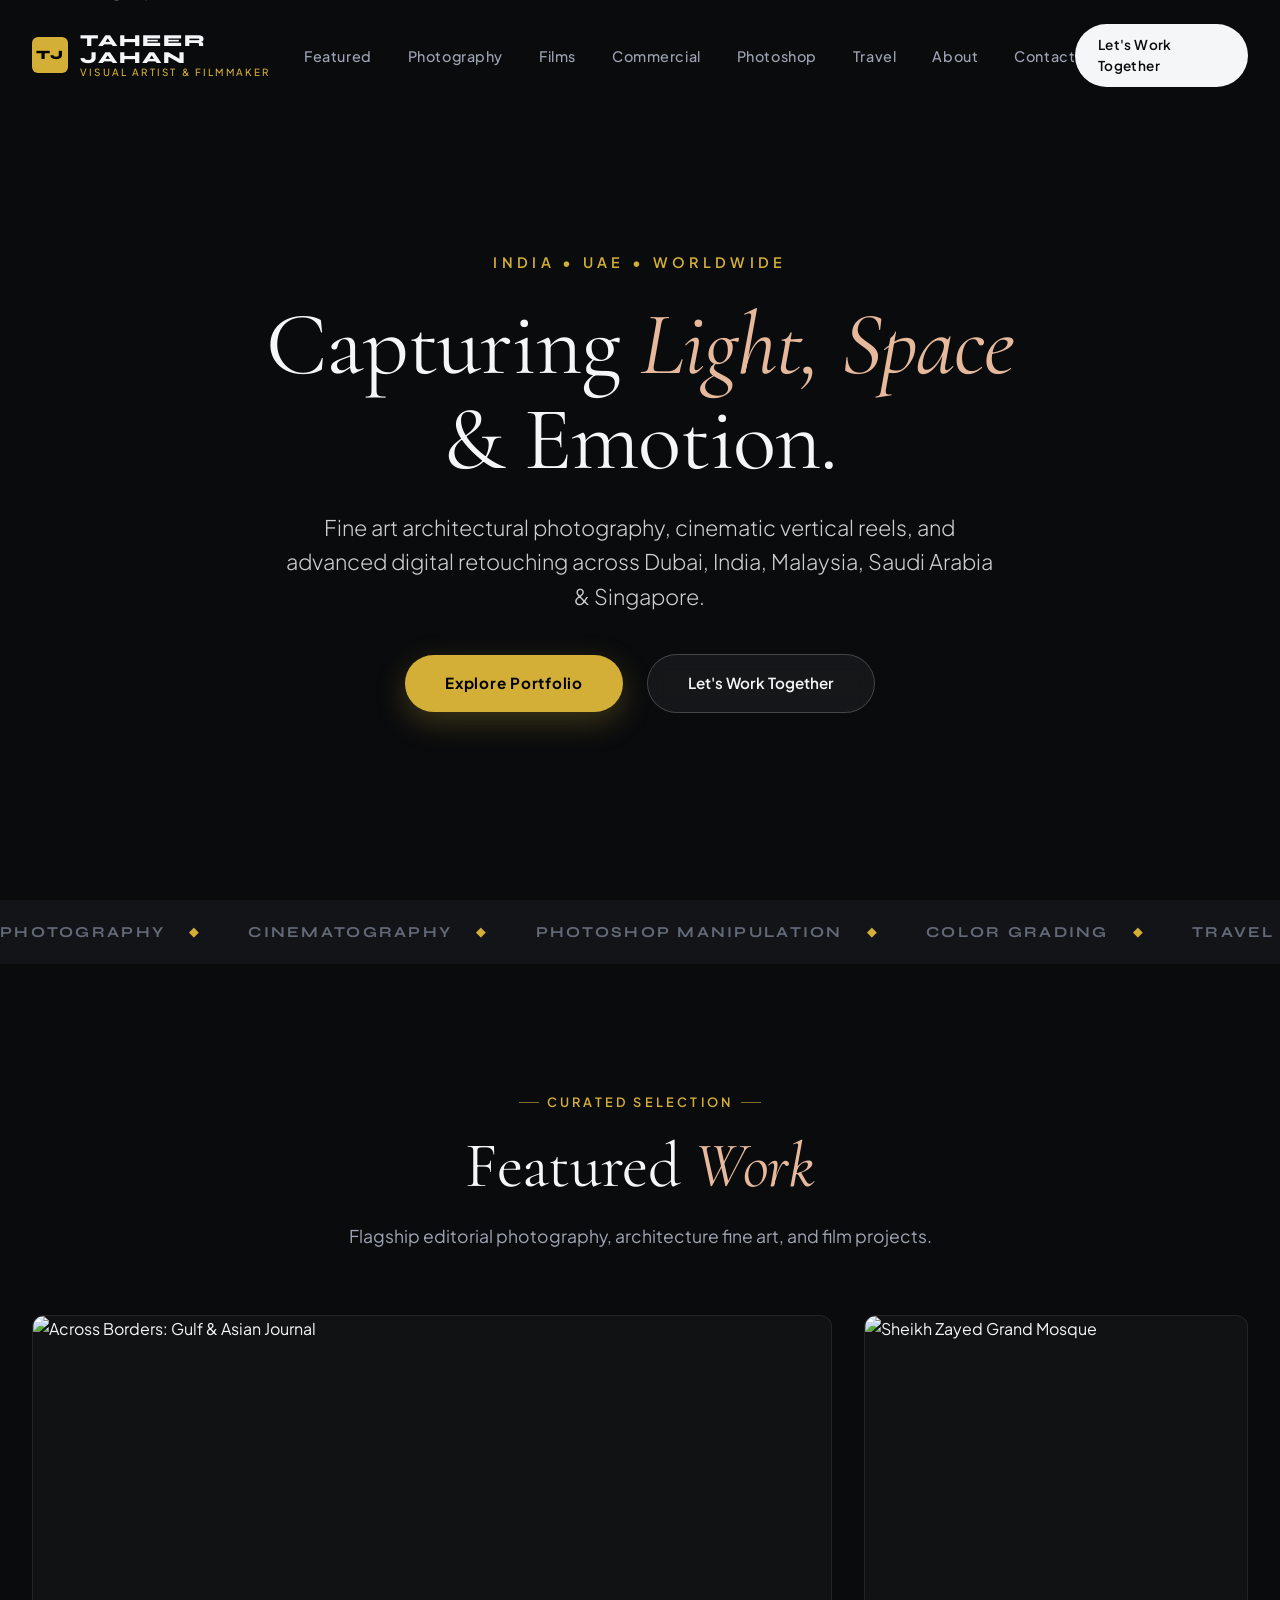
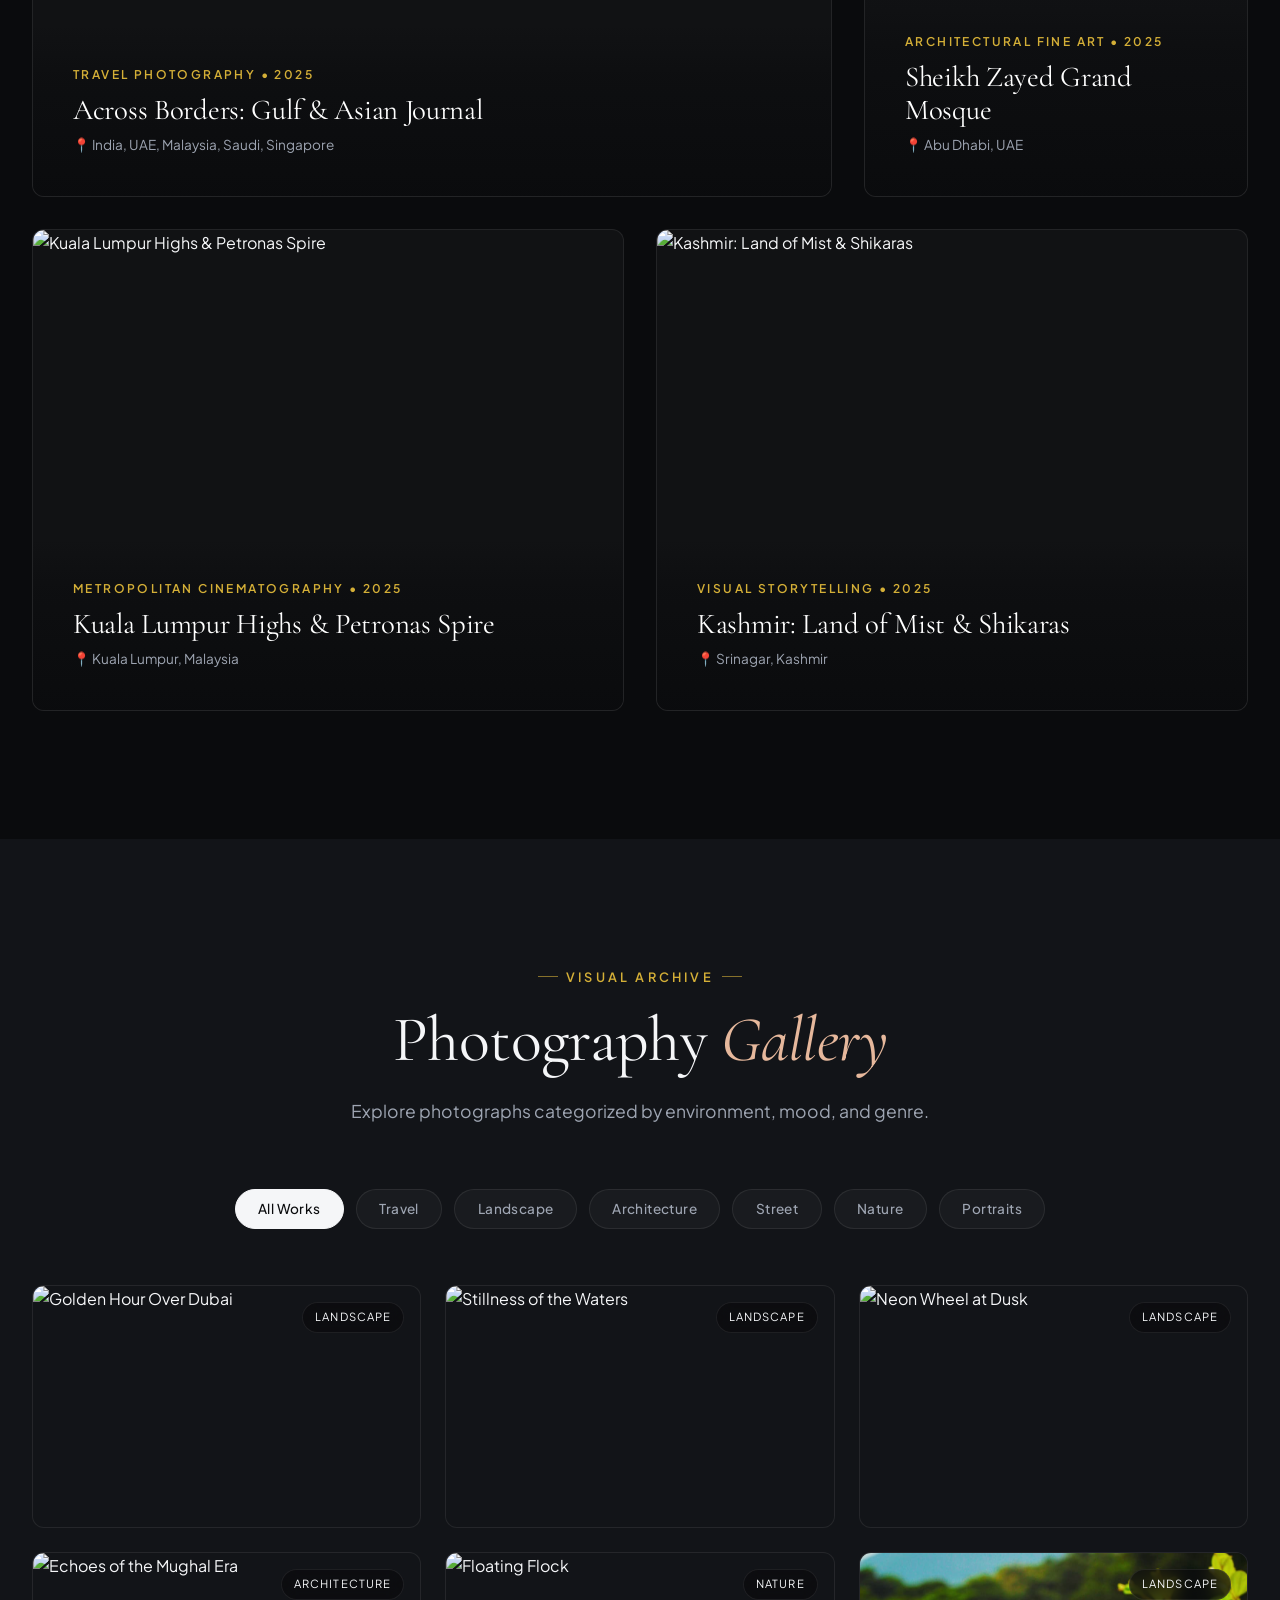
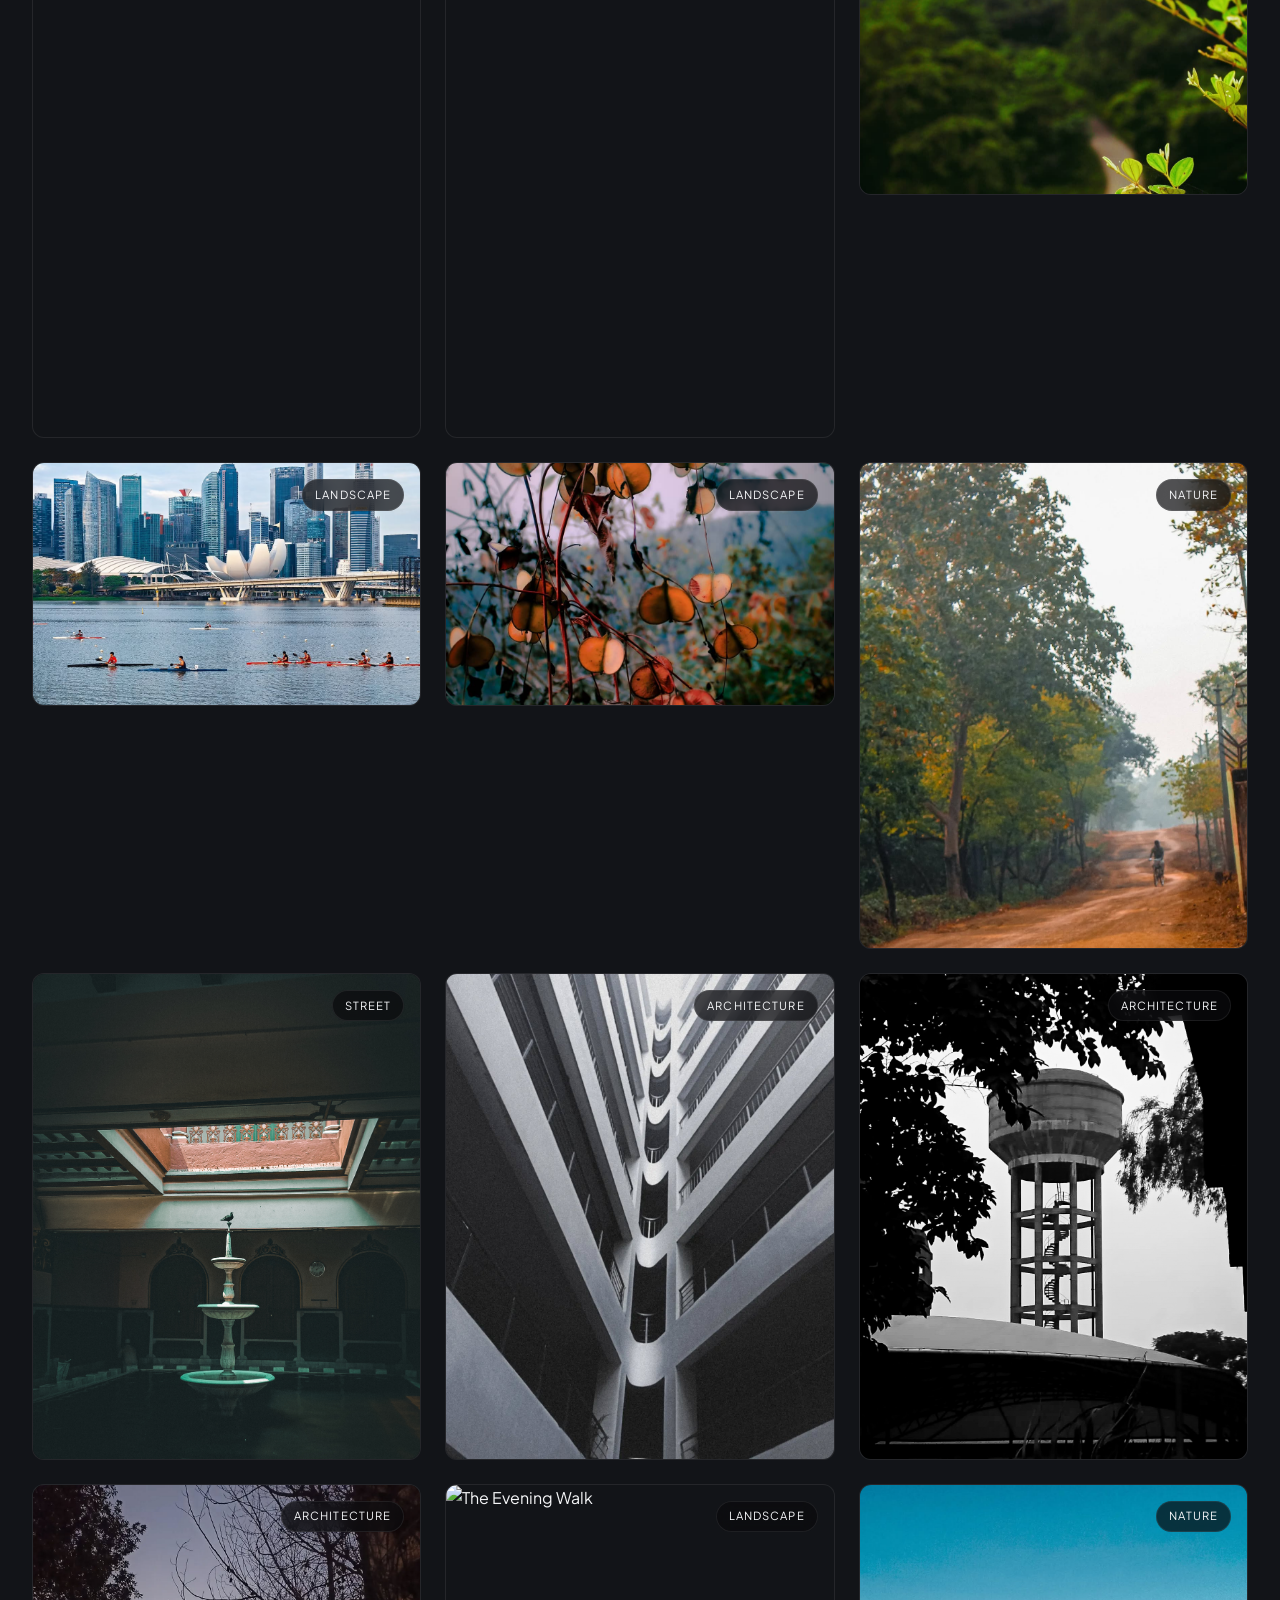
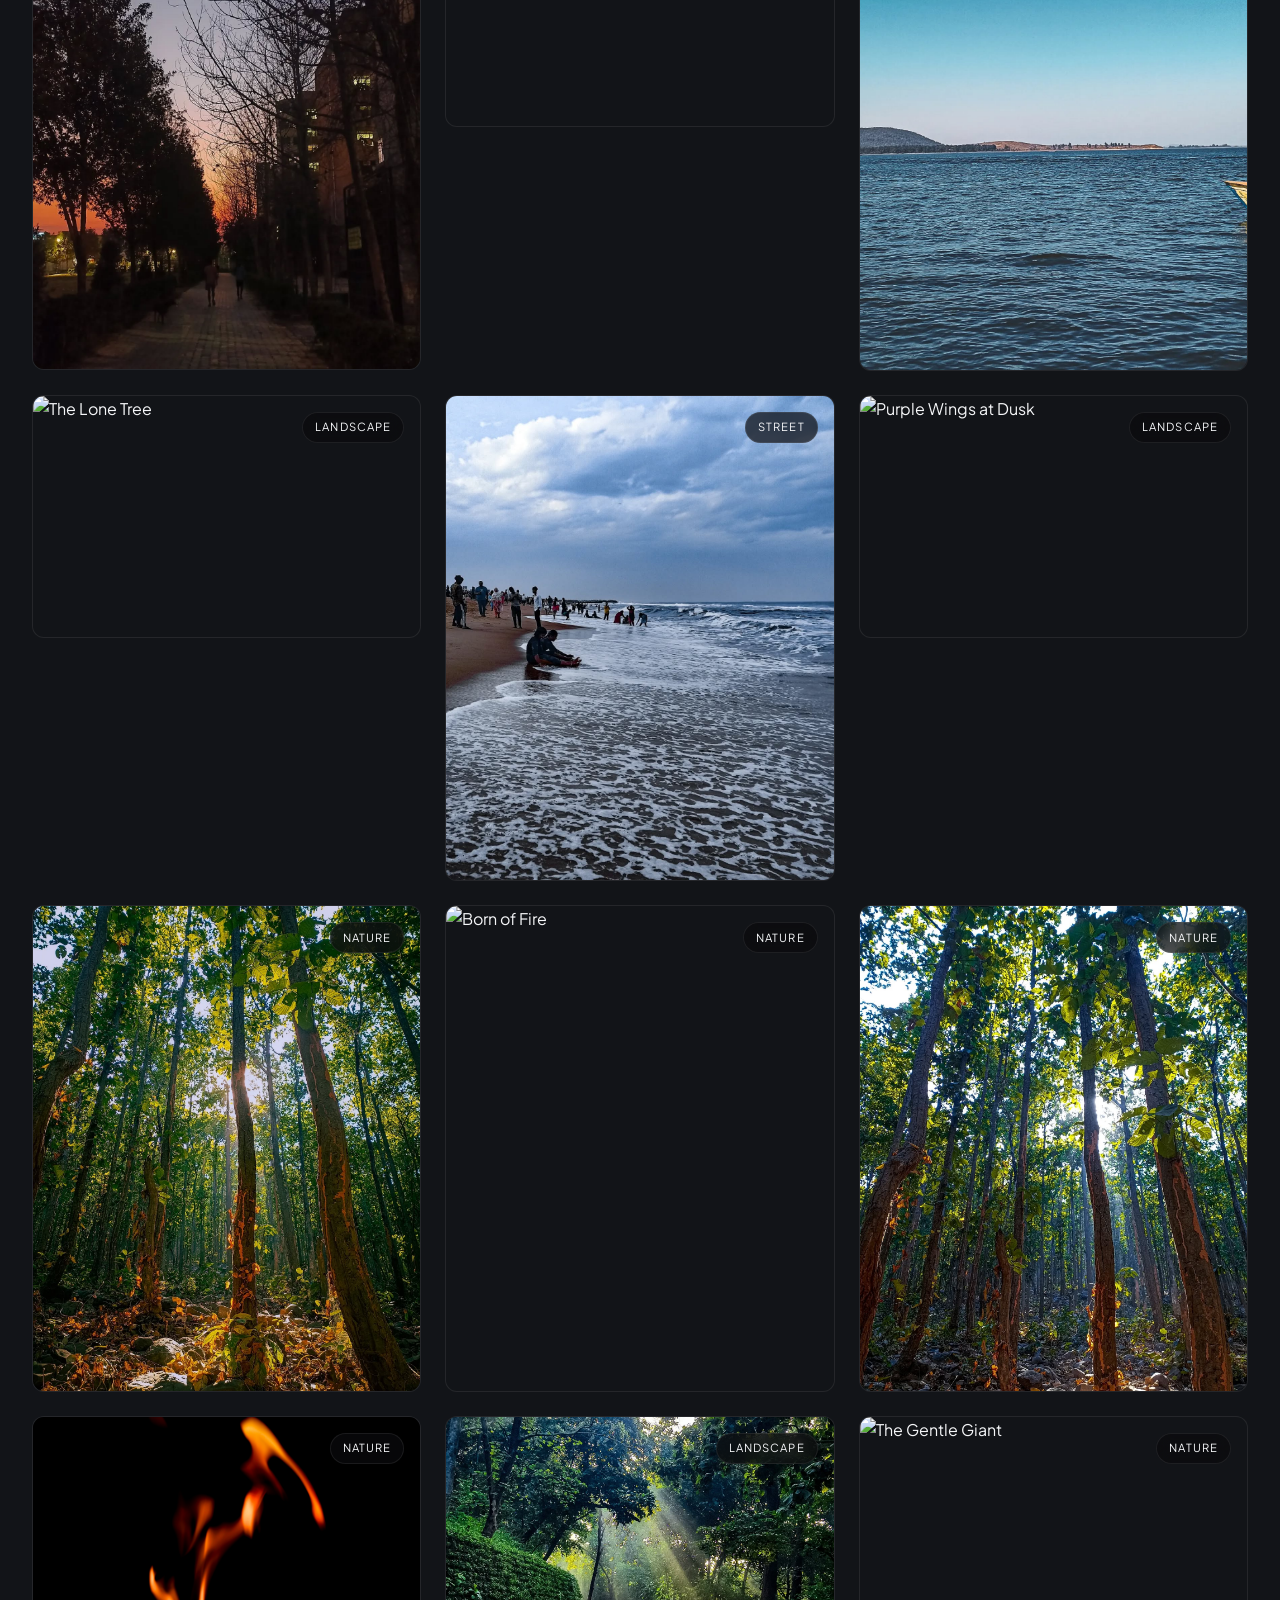
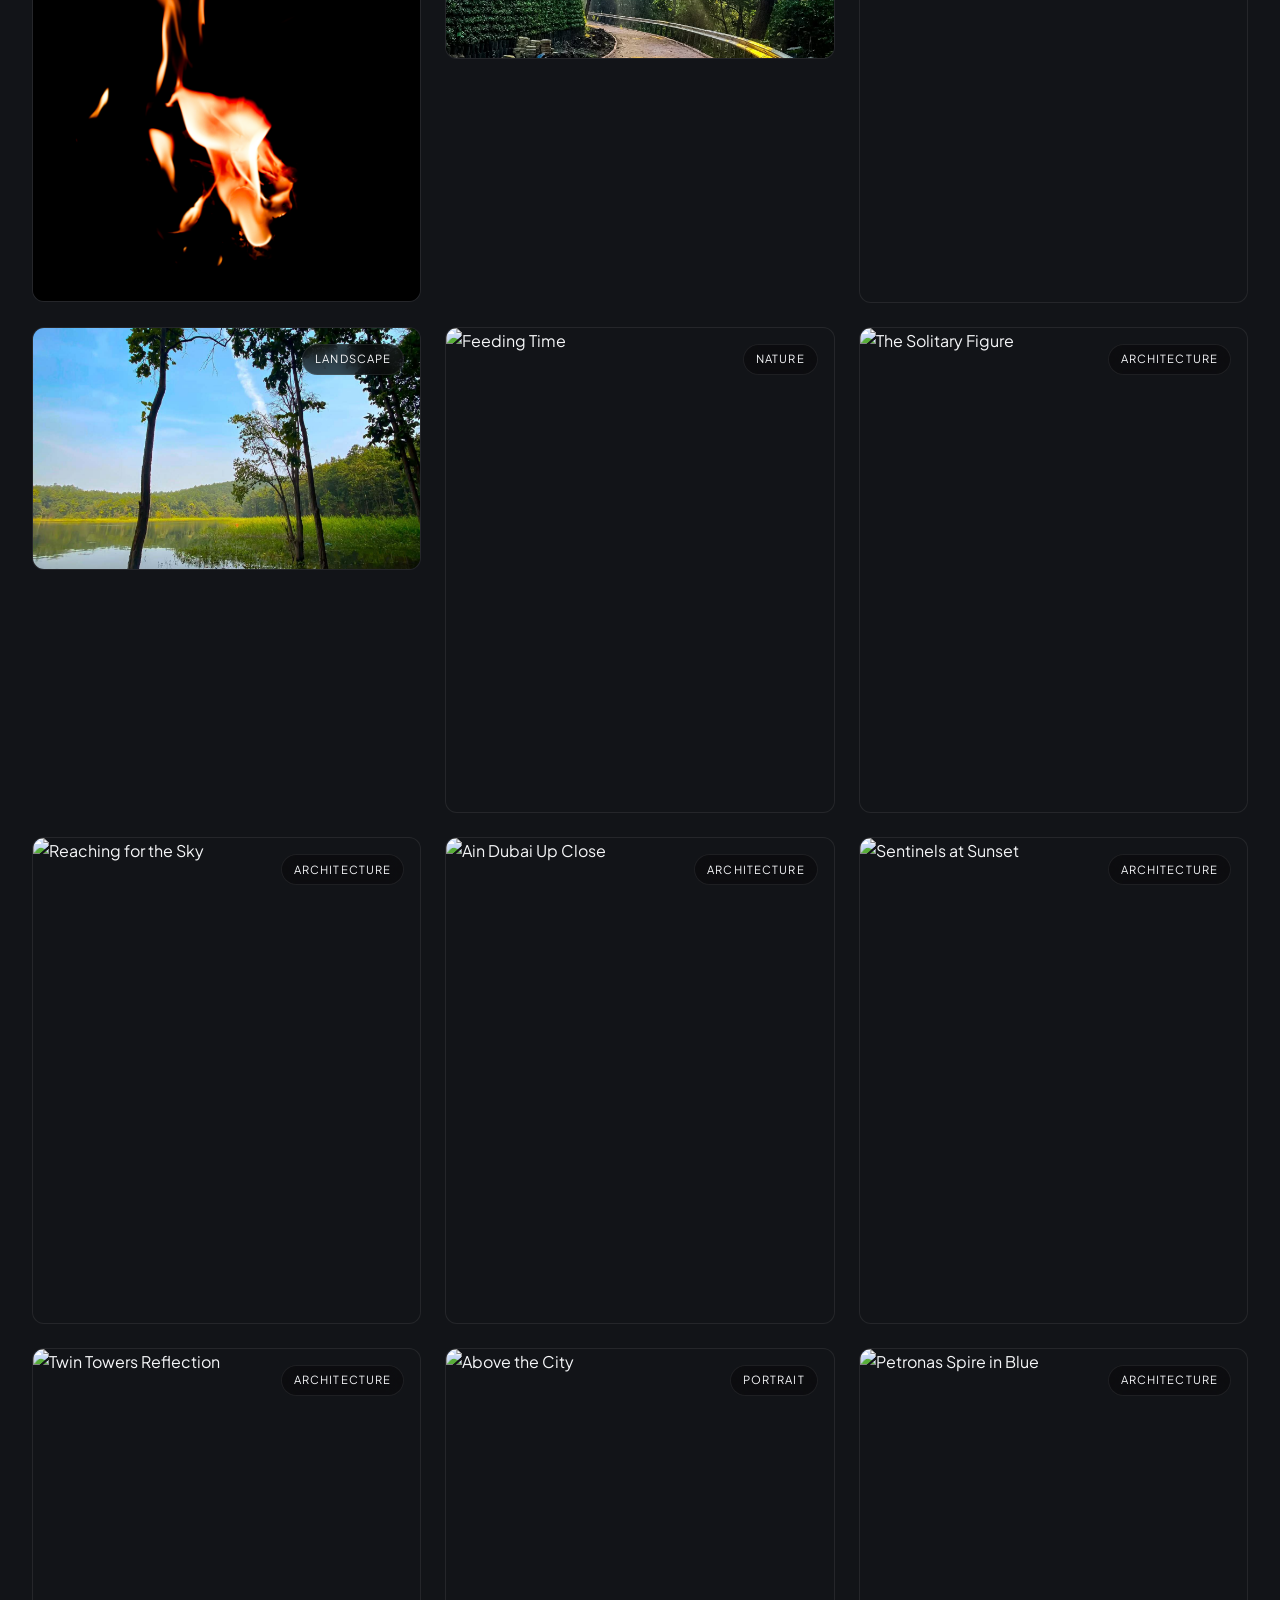
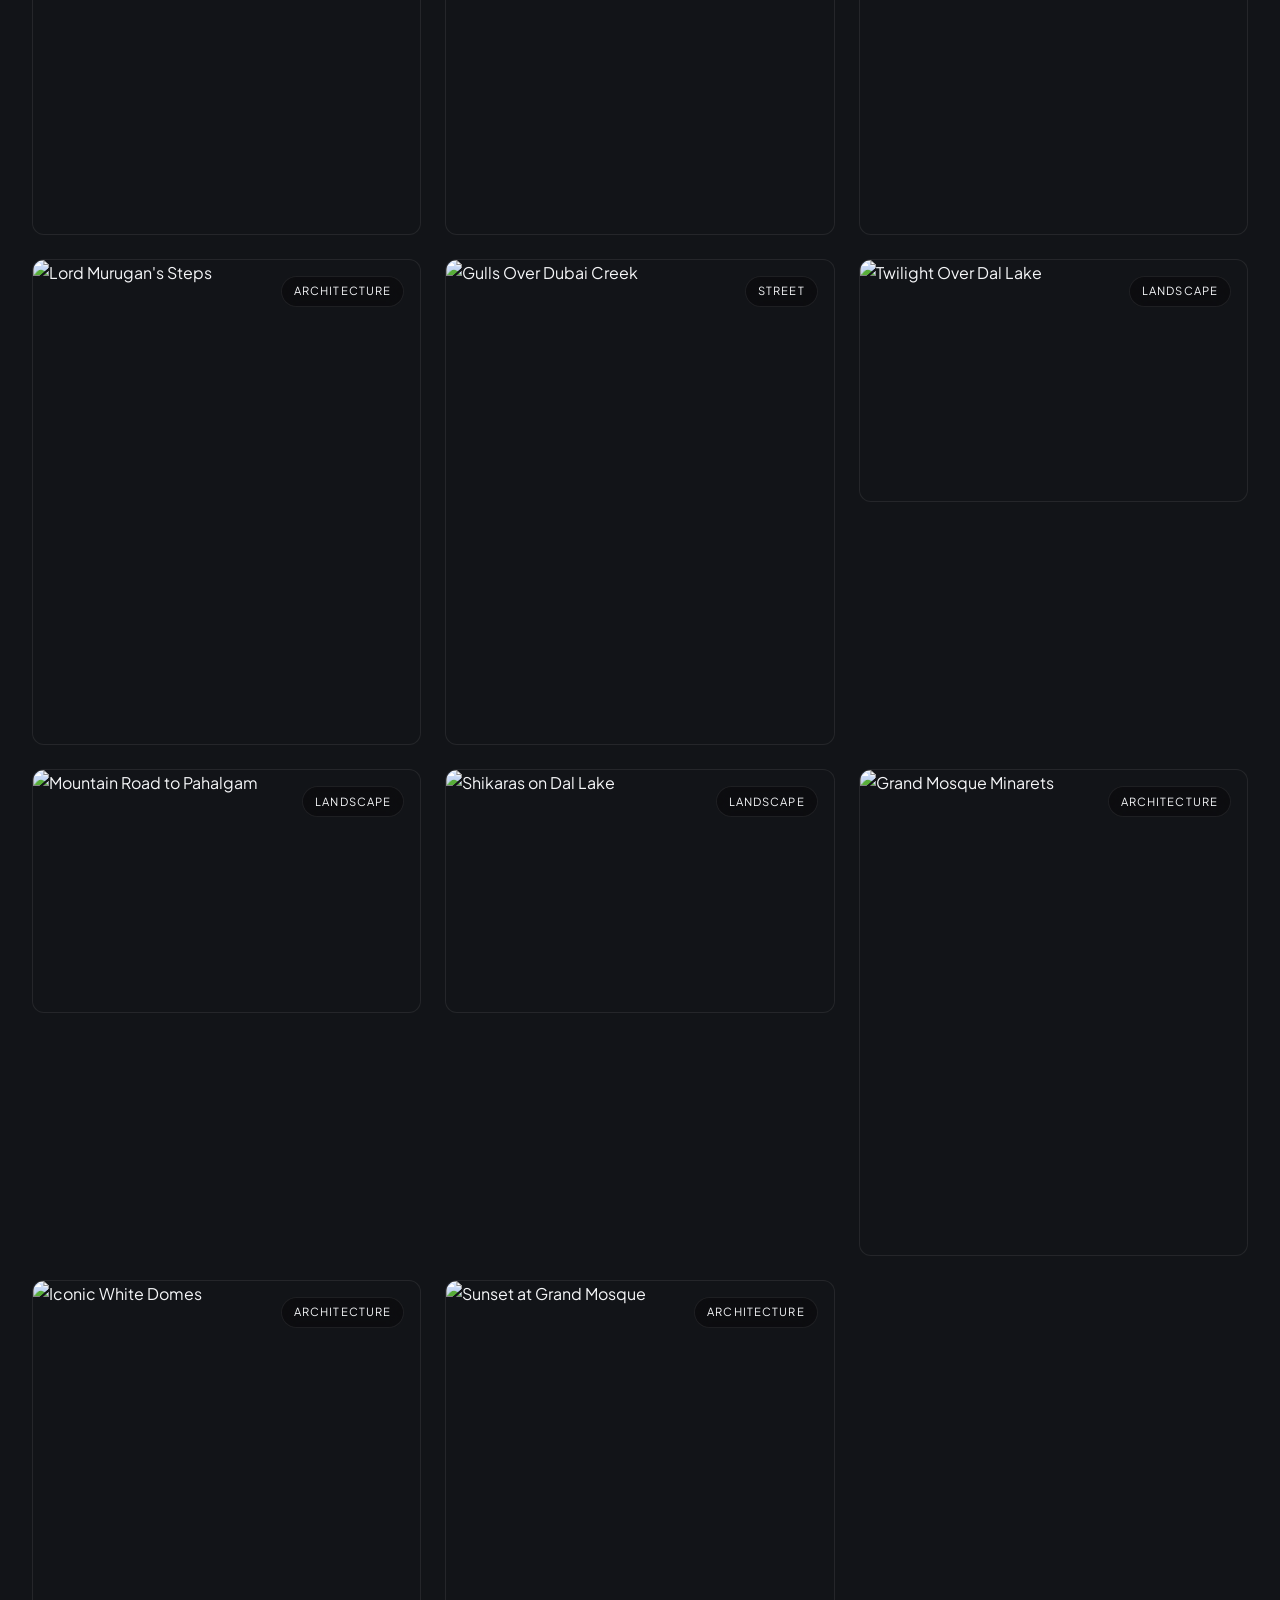
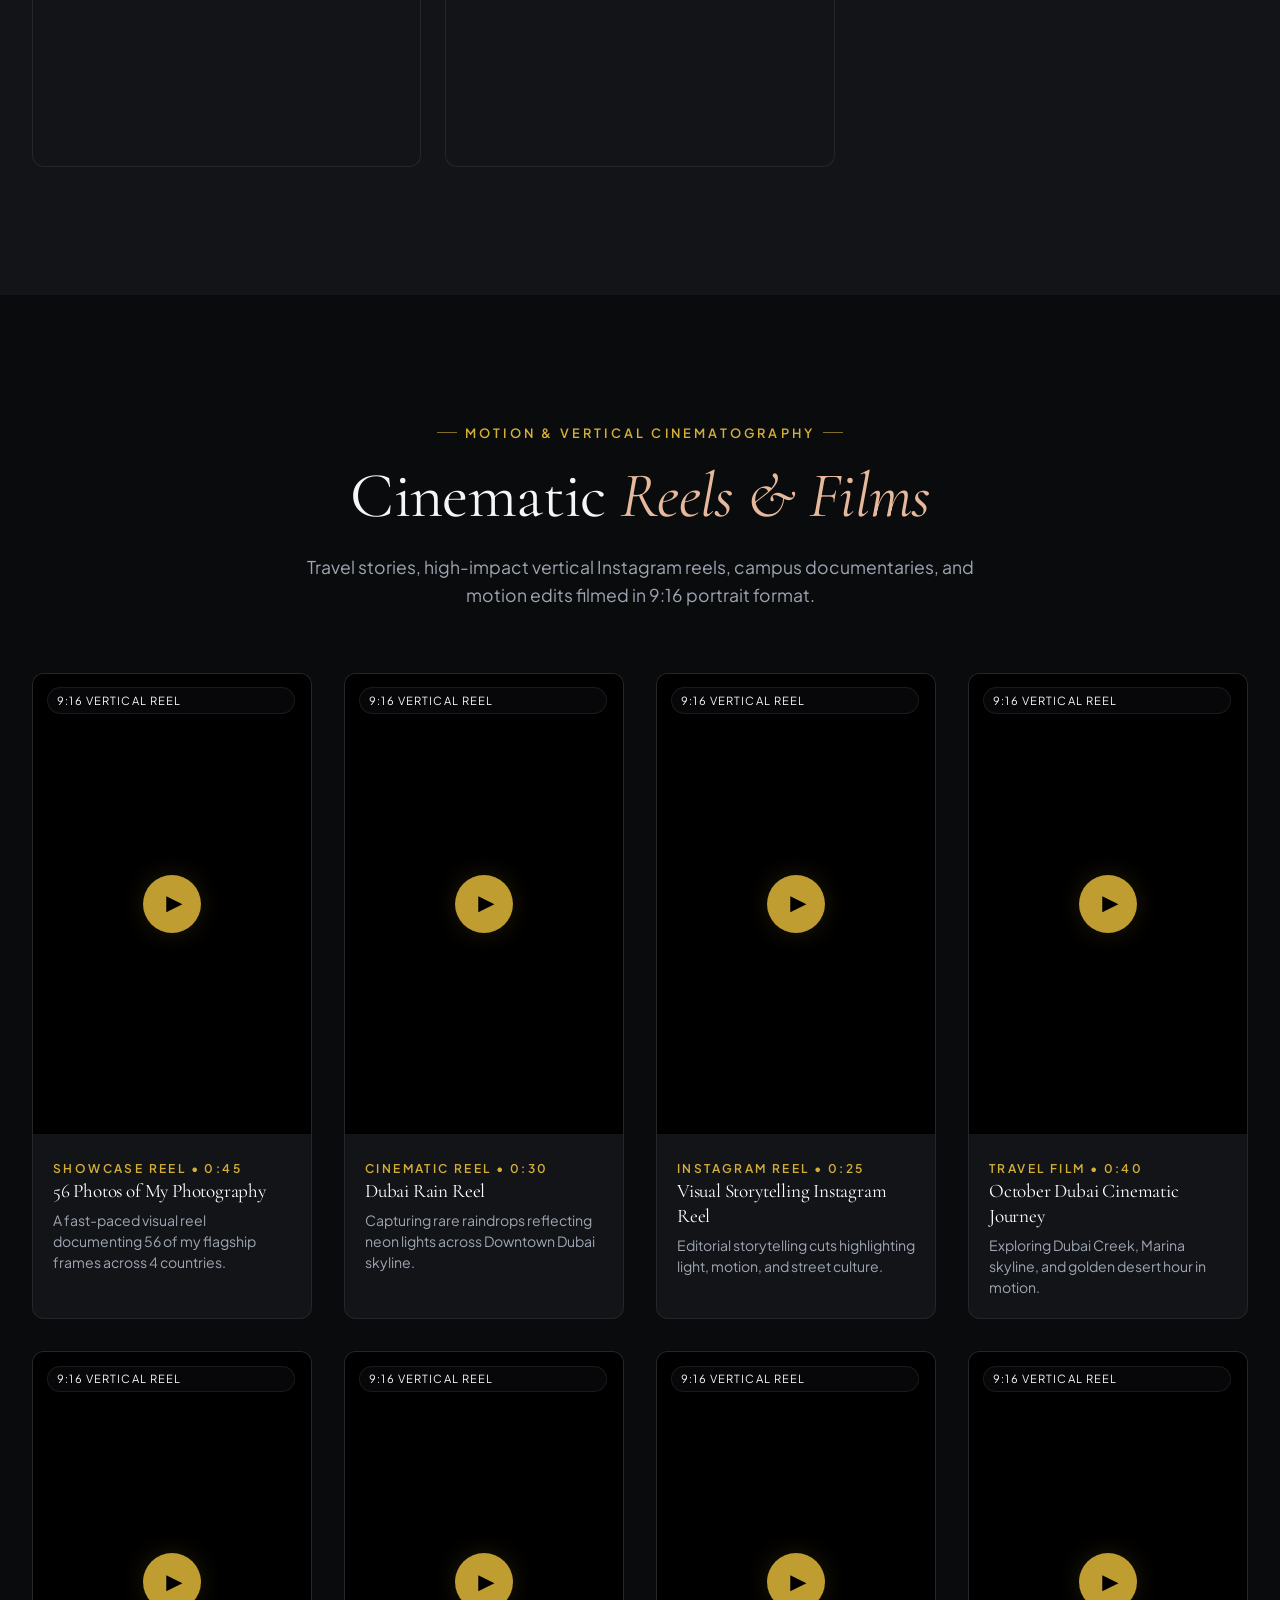
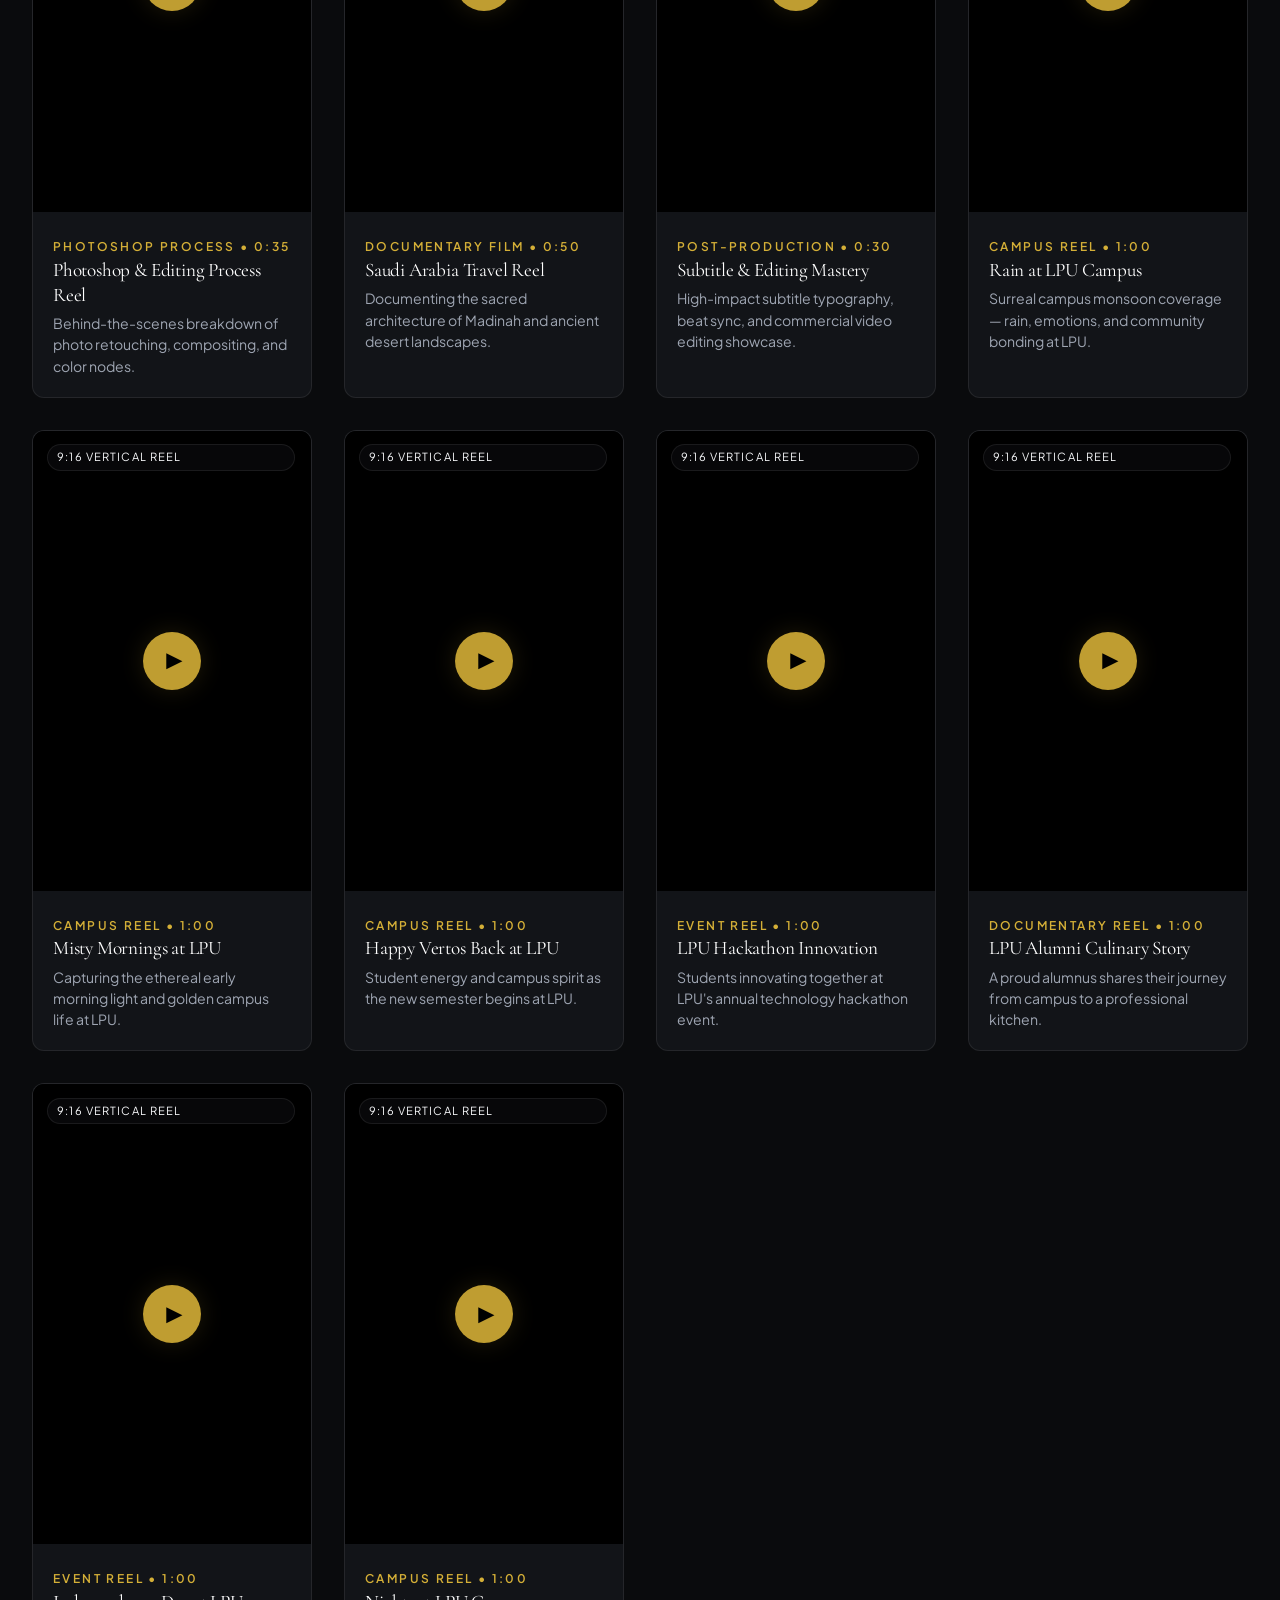
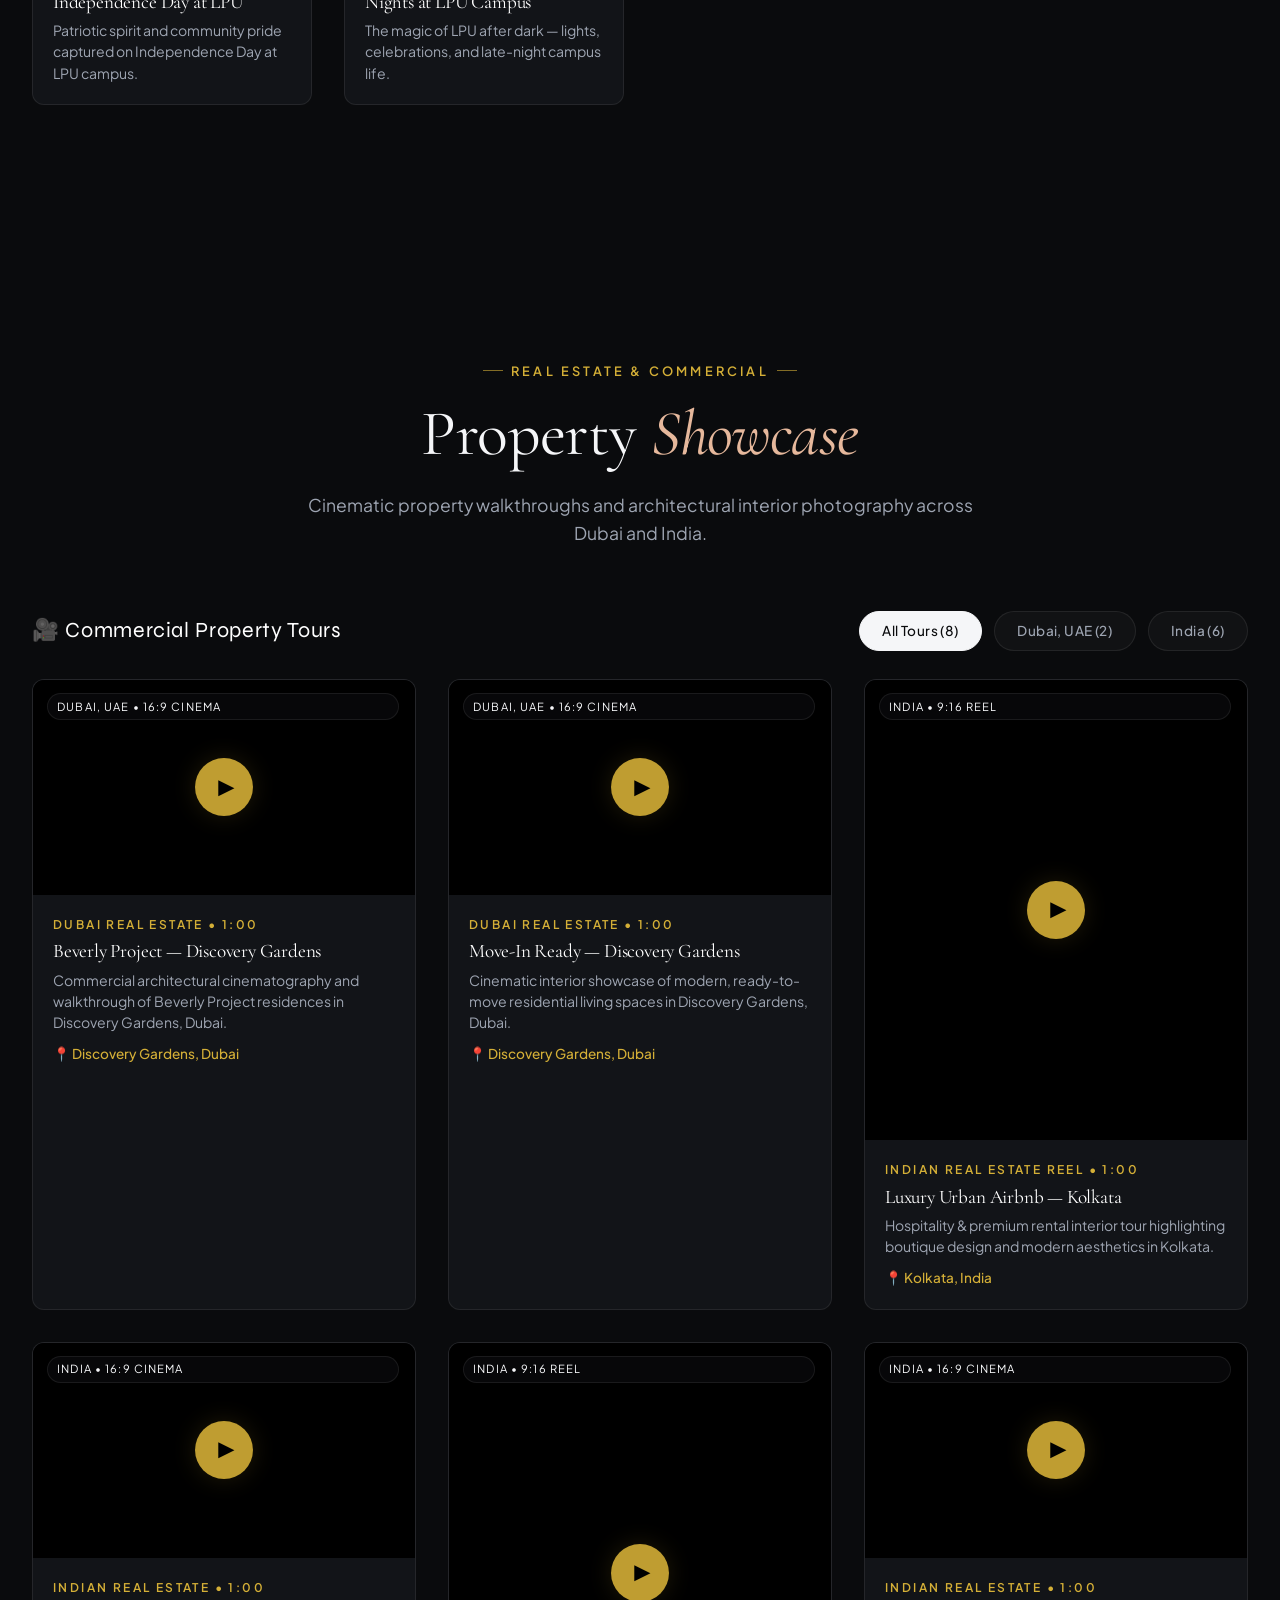
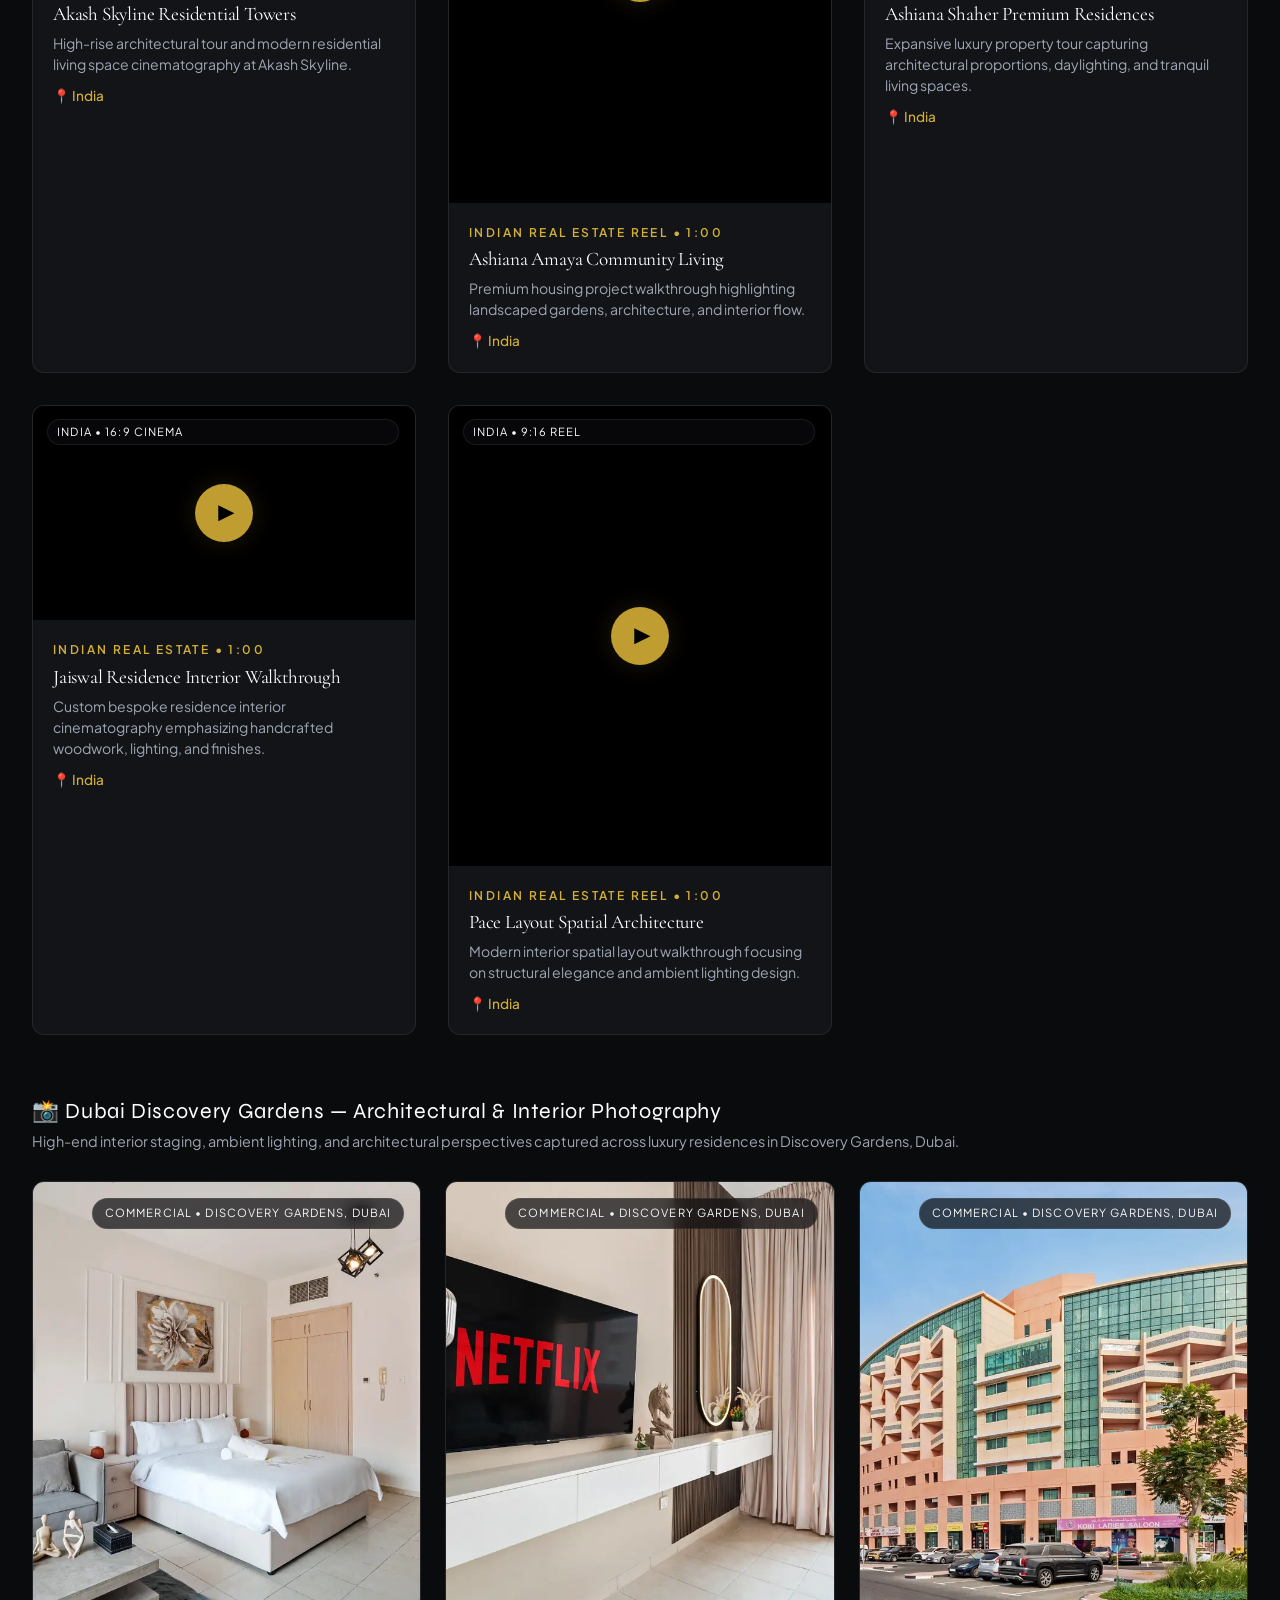
==== index.html @ 1afce9f0 "uploading files" ====
<!DOCTYPE html>
<html lang="en">
<head>
  <meta charset="UTF-8"/>
  <meta name="viewport" content="width=device-width, initial-scale=1.0"/>
  <title>Taheer Jahan — Photography, Videography & Visual Storytelling</title>
  <meta name="description" content="Personal portfolio of Taheer Jahan — Photographer, Filmmaker, and Visual Artist based between India & UAE. Documenting landscapes, architecture, portraits, and Photoshop visual artwork."/>
  
  <link rel="stylesheet" href="css/style.css"/>
</head>
<body>

  <!-- STICKY NAVIGATION -->
  <nav class="navbar" id="navbar">
    <div class="container nav-container">
      <a href="#" class="nav-brand">
        <div class="nav-brand-text">
          <span class="brand-name">TAHEER JAHAN</span>
          <span class="brand-title">Visual Artist & Filmmaker</span>
        </div>
      </a>

      <ul class="nav-links">
        <li><a href="#featured" class="nav-link">Featured</a></li>
        <li><a href="#photography" class="nav-link">Photography</a></li>
        <li><a href="#videos" class="nav-link">Films</a></li>
        <li><a href="#commercial" class="nav-link">Commercial</a></li>
        <li><a href="#photoshop" class="nav-link">Photoshop</a></li>
        <li><a href="#travel" class="nav-link">Travel</a></li>
        <li><a href="#about" class="nav-link">About</a></li>
        <li><a href="#contact" class="nav-link">Contact</a></li>
      </ul>

      <div class="nav-actions">
        <a href="#contact" class="btn-cta">Let's Work Together</a>
        <button class="burger-btn" id="burgerBtn" aria-label="Toggle Menu">
          <span></span><span></span><span></span>
        </button>
      </div>
    </div>
  </nav>

  <!-- MOBILE NAVIGATION OVERLAY -->
  <div class="mobile-menu" id="mobileMenu">
    <ul class="mobile-links">
      <li><a href="#featured" class="mobile-link">Featured Work</a></li>
      <li><a href="#photography" class="mobile-link">Photography</a></li>
      <li><a href="#videos" class="mobile-link">Videography</a></li>
      <li><a href="#commercial" class="mobile-link">Commercial Work</a></li>
      <li><a href="#photoshop" class="mobile-link">Photoshop Edits</a></li>
      <li><a href="#travel" class="mobile-link">Travel Journals</a></li>
      <li><a href="#about" class="mobile-link">About Me</a></li>
      <li><a href="#contact" class="mobile-link">Contact</a></li>
    </ul>
  </div>

  <!-- HERO SECTION -->
  <section class="hero" id="hero">
    <div class="hero-bg">
      <img src="images/main/81.jpg" alt="Taheer Jahan Flagship Visual" class="hero-bg-img"/>
      <div class="hero-overlay"></div>
    </div>
    <div class="container hero-content">
      <p class="hero-tag">India • UAE • Worldwide</p>
      <h1 class="hero-title">Capturing <em>Light, Space</em><br>&amp; Emotion.</h1>
      <p class="hero-subtitle">
        Fine art architectural photography, cinematic vertical reels, and advanced digital retouching across Dubai, India, Malaysia, Saudi Arabia &amp; Singapore.
      </p>
      <div class="hero-actions">
        <a href="#photography" class="btn-hero-primary">Explore Portfolio</a>
        <a href="#contact" class="btn-hero-ghost">Let's Work Together</a>
      </div>
    </div>
  </section>

  <!-- SCROLL TICKER MARQUEE -->
  <div class="marquee">
    <div class="marquee-track">
      <div class="marquee-item"><span>Photography</span><span class="dot">◆</span></div>
      <div class="marquee-item"><span>Cinematography</span><span class="dot">◆</span></div>
      <div class="marquee-item"><span>Photoshop Manipulation</span><span class="dot">◆</span></div>
      <div class="marquee-item"><span>Color Grading</span><span class="dot">◆</span></div>
      <div class="marquee-item"><span>Travel Journals</span><span class="dot">◆</span></div>
      <div class="marquee-item"><span>Visual Storytelling</span><span class="dot">◆</span></div>
      <div class="marquee-item"><span>Photography</span><span class="dot">◆</span></div>
      <div class="marquee-item"><span>Cinematography</span><span class="dot">◆</span></div>
      <div class="marquee-item"><span>Photoshop Manipulation</span><span class="dot">◆</span></div>
      <div class="marquee-item"><span>Color Grading</span><span class="dot">◆</span></div>
      <div class="marquee-item"><span>Travel Journals</span><span class="dot">◆</span></div>
      <div class="marquee-item"><span>Visual Storytelling</span><span class="dot">◆</span></div>
    </div>
  </div>

  <!-- 2. FEATURED EDITORIAL WORK -->
  <section class="section-padding" id="featured">
    <div class="container">
      <div class="section-header">
        <p class="eyebrow">Curated Selection</p>
        <h2 class="section-title">Featured <em>Work</em></h2>
        <p class="section-desc">Flagship editorial photography, architecture fine art, and film projects.</p>
      </div>
      <div class="featured-grid" id="featuredGrid">
        <!-- Injected via app.js -->
      </div>
    </div>
  </section>

  <!-- 3. PHOTOGRAPHY GALLERY SECTION -->
  <section class="section-padding" id="photography" style="background: var(--bg-secondary);">
    <div class="container">
      <div class="section-header">
        <p class="eyebrow">Visual Archive</p>
        <h2 class="section-title">Photography <em>Gallery</em></h2>
        <p class="section-desc">Explore photographs categorized by environment, mood, and genre.</p>
      </div>

      <!-- Filter Bar -->
      <div class="filter-bar">
        <button class="filter-pill active" data-filter="all">All Works</button>
        <button class="filter-pill" data-filter="travel">Travel</button>
        <button class="filter-pill" data-filter="landscape">Landscape</button>
        <button class="filter-pill" data-filter="architecture">Architecture</button>
        <button class="filter-pill" data-filter="street">Street</button>
        <button class="filter-pill" data-filter="nature">Nature</button>
        <button class="filter-pill" data-filter="portrait">Portraits</button>
      </div>

      <!-- Masonry Gallery Grid -->
      <div class="gallery-grid" id="galleryGrid">
        <!-- Injected via app.js -->
      </div>
    </div>
  </section>

  <!-- FULLSCREEN LIGHTBOX MODAL -->
  <div class="lightbox" id="lightboxModal">
    <button class="lb-close" id="lbClose" aria-label="Close Lightbox">&times;</button>
    <button class="lb-nav lb-prev" id="lbPrev" aria-label="Previous Image">&#8592;</button>
    <button class="lb-nav lb-next" id="lbNext" aria-label="Next Image">&#8594;</button>

    <div class="lb-container">
      <div class="lb-img-wrap">
        <img src="" alt="" id="lbImg" class="lb-img"/>
      </div>
      <div class="lb-details">
        <h3 class="lb-title" id="lbTitle"></h3>
        <p class="lb-meta" id="lbLoc"></p>
        <p class="lb-exif" id="lbExif"></p>
      </div>
    </div>
  </div>

  <!-- 4. VIDEOGRAPHY / FILMS SHOWCASE (9:16 VERTICAL REELS) -->
  <section class="section-padding" id="videos">
    <div class="container">
      <div class="section-header">
        <p class="eyebrow">Motion &amp; Vertical Cinematography</p>
        <h2 class="section-title">Cinematic <em>Reels &amp; Films</em></h2>
        <p class="section-desc">Travel stories, high-impact vertical Instagram reels, campus documentaries, and motion edits filmed in 9:16 portrait format.</p>
      </div>

      <div class="video-grid reel-grid" id="videoGrid">
        <!-- Injected via app.js -->
      </div>
    </div>
  </section>

  <!-- CINEMATIC VIDEO PLAYER MODAL -->
  <div class="video-modal" id="videoModal">
    <div class="video-modal-content">
      <div class="video-wrapper">
        <video id="modalVideoPlayer" class="video-player" controls preload="auto"></video>
      </div>
      <div style="padding: 1.75rem; background: var(--bg-secondary);">
        <h3 id="videoModalTitle" style="font-size: 1.6rem; color: #fff; margin-bottom: 0.5rem;"></h3>
        <p id="videoModalDesc" style="color: var(--text-secondary); font-size: 0.95rem; margin-bottom: 0.5rem;"></p>
        <p id="videoModalGear" style="color: var(--accent-gold); font-size: 0.85rem; font-family: monospace;"></p>
      </div>
    </div>
    <button class="lb-close" id="videoClose" style="top:2rem; right:2.5rem;">&times;</button>
  </div>

  <!-- 4.1 COMMERCIAL / REAL ESTATE -->
  <section class="section-padding" id="commercial">
    <div class="container">
      <div class="section-header">
        <p class="eyebrow">Real Estate &amp; Commercial</p>
        <h2 class="section-title">Property <em>Showcase</em></h2>
        <p class="section-desc">Cinematic property walkthroughs and architectural interior photography across Dubai and India.</p>
      </div>

      <!-- Commercial Cinematography / Property Tours -->
      <div style="margin-bottom: 2.5rem;">
        <div style="display: flex; justify-content: space-between; align-items: center; flex-wrap: wrap; gap: 1rem; margin-bottom: 1.75rem;">
          <h3 style="font-size: 1.35rem; color: #fff; font-family: var(--font-display); letter-spacing: 0.03em;">
            🎥 Commercial Property Tours
          </h3>
          <div class="filter-bar" style="margin-bottom: 0;">
            <button class="filter-pill commercial-filter-pill active" data-filter="all">All Tours (8)</button>
            <button class="filter-pill commercial-filter-pill" data-filter="Dubai">Dubai, UAE (2)</button>
            <button class="filter-pill commercial-filter-pill" data-filter="India">India (6)</button>
          </div>
        </div>

        <div class="video-grid" id="commercialVideoGrid" style="margin-bottom: 4rem;">
          <!-- Injected via app.js -->
        </div>
      </div>

      <!-- Architectural & Interior Photography (Dubai Discovery Gardens) -->
      <div>
        <div style="margin-bottom: 1.75rem;">
          <h3 style="font-size: 1.35rem; color: #fff; font-family: var(--font-display); letter-spacing: 0.03em; margin-bottom: 0.35rem;">
            📸 Dubai Discovery Gardens — Architectural &amp; Interior Photography
          </h3>
          <p style="color: var(--text-secondary); font-size: 0.9rem;">High-end interior staging, ambient lighting, and architectural perspectives captured across luxury residences in Discovery Gardens, Dubai.</p>
        </div>
        <div class="gallery-grid" id="commercialPhotoGrid">
          <!-- Injected via app.js -->
        </div>
      </div>
    </div>
  </section>


  <!-- 5. PHOTOSHOP / PHOTO MANIPULATION (4-PROJECT SHOWCASE & SPLIT SLIDER) -->
  <section class="section-padding" id="photoshop" style="background: var(--bg-secondary);">
    <div class="container">
      <div class="section-header">
        <p class="eyebrow">Post-Production Mastery &amp; Digital Compositing</p>
        <h2 class="section-title">Photoshop &amp; <em>Retouching</em></h2>
        <p class="section-desc">Explore 4 distinct Photoshop disciplines demonstrating advanced sky replacement, interior HDR exposure blending, night cityscape retouching, and clean-plate restoration.</p>
      </div>

      <!-- 4 Technique Filter Tabs -->
      <div class="filter-bar ps-filter-bar" id="psFilterBar" style="margin-bottom: 2rem;">
        <!-- Injected via app.js -->
      </div>

      <!-- Hero Interactive Split Slider -->
      <div class="ba-container" id="baContainer">
        <!-- Before (Original) Image -->
        <div class="ba-image">
          <img src="images/ps_before.jpg" alt="RAW Original" class="ba-before-img" id="baBeforeImg"/>
          <span class="ba-label before" id="baBeforeLabel">RAW Capture</span>
        </div>

        <!-- After (Edited) Image Overlay -->
        <div class="ba-after-wrap" id="baAfterWrap">
          <img src="images/ps_after.jpg" alt="Final Edit" class="ba-after-img" id="baAfterImg"/>
          <span class="ba-label after" id="baAfterLabel">Photoshop Final</span>
        </div>

        <!-- Draggable Handle Divider -->
        <div class="ba-divider" id="baDivider">
          <div class="ba-handle">↔</div>
        </div>
      </div>

      <!-- Active Project Info Card -->
      <div class="ps-active-info" id="psActiveInfo" style="max-width: 1000px; margin: 1.75rem auto 3.5rem; text-align: center;">
        <h3 id="psActiveTitle" style="font-size: 1.4rem; color: #fff; font-family: var(--font-display); margin-bottom: 0.5rem;"></h3>
        <p id="psActiveDesc" style="color: var(--text-secondary); font-size: 0.95rem; max-width: 750px; margin: 0 auto 1.25rem; line-height: 1.6;"></p>
        <div class="ba-tools-list" id="psActiveTools" style="margin-top: 0;"></div>
      </div>

      <!-- 4 Showcase Cards (All 4 Together Side-by-Side) -->
      <div style="margin-top: 4.5rem; border-top: 1px solid var(--border-light); padding-top: 3.5rem;">
        <div style="text-align: center; margin-bottom: 2.25rem;">
          <p class="eyebrow" style="margin-bottom: 0.25rem;">Comprehensive Post-Production Skills</p>
          <h3 style="font-size: 1.6rem; color: #fff; font-family: var(--font-display);">4 Disciplines of <em>Photo Manipulation</em></h3>
        </div>
        <div class="ps-grid" id="photoshopGrid">
          <!-- Injected via app.js -->
        </div>
      </div>
    </div>
  </section>

  <!-- 6. TRAVEL VISUAL JOURNALS -->
  <section class="section-padding" id="travel">
    <div class="container">
      <div class="section-header">
        <p class="eyebrow">Worldwide Exploration</p>
        <h2 class="section-title">Travel <em>Journals</em></h2>
        <p class="section-desc">Click any country destination to explore photo collections across Asia &amp; Middle East.</p>
      </div>

      <div class="travel-grid" id="travelGrid">
        <!-- Injected via app.js -->
      </div>
    </div>
  </section>

  <!-- 7. ABOUT ME & EQUIPMENT LOG -->
  <section class="section-padding" id="about" style="background: var(--bg-secondary);">
    <div class="container">
      <div class="about-grid">
        <div class="about-img-frame">
          <img src="images/main/115.jpg" alt="Taheer Jahan"/>
          <div class="about-handle-tag">@taheer_jahan</div>
        </div>
        <div>
          <p class="eyebrow" style="justify-content:flex-start;">About Me</p>
          <h2 class="section-title" style="text-align:left;">Visual Artist &amp; <em>Storyteller</em></h2>
          <p class="about-bio">
            I'm Taheer Jahan — a photographer and filmmaker based between India and the UAE. Having traveled through 4 countries and numerous cities, I capture moments from candid emotion to crafted cinematic stories, handling everything from recording to color grading and post-production retouching.
          </p>

          <div class="capabilities-grid">
            <div class="cap-card">
              <h4 class="cap-title">📷 Photography</h4>
              <p class="cap-items">Travel, Portraits, Street, Landscape, Architecture, Events</p>
            </div>
            <div class="cap-card">
              <h4 class="cap-title">🎬 Videography</h4>
              <p class="cap-items">Travel Reels, Cinematography, Subtitle Editing, 4K Footage</p>
            </div>
            <div class="cap-card">
              <h4 class="cap-title">🎨 Post-Production</h4>
              <p class="cap-items">Photoshop Compositing, Retouching, DaVinci Color Grading</p>
            </div>
            <div class="cap-card">
              <h4 class="cap-title">🛠️ Equipment &amp; Tools</h4>
              <p class="cap-items">Sony Alpha Cinema, Photoshop, Lightroom, Premiere Pro</p>
            </div>
          </div>
        </div>
      </div>
    </div>
  </section>

  <!-- STATS STRIP -->
  <div class="stats-strip">
    <div>
      <div class="stat-val">50+</div>
      <div class="stat-lbl">Projects Completed</div>
    </div>
    <div>
      <div class="stat-val">4</div>
      <div class="stat-lbl">Countries Captured</div>
    </div>
    <div>
      <div class="stat-val">5+</div>
      <div class="stat-lbl">Years Experience</div>
    </div>
    <div>
      <div class="stat-val">200+</div>
      <div class="stat-lbl">Happy Clients</div>
    </div>
  </div>

  <!-- 8. CONTACT & PROJECT INQUIRY -->
  <section class="section-padding" id="contact">
    <div class="container">
      <div class="section-header">
        <p class="eyebrow">Get In Touch</p>
        <h2 class="section-title">Let's Work <em>Together</em></h2>
        <p class="section-desc">Available for photography assignments, commercial videography, vertical reels, and photo retouching worldwide.</p>
      </div>

      <div class="contact-grid-wrap">
        <!-- Direct Contact Channels (Left Column) -->
        <div class="contact-info-card">
          <h3 class="contact-info-title">Let's Discuss Your Next Vision</h3>
          <p class="contact-info-text">
            Whether you need architectural staging in Dubai, commercial reels in India, or creative post-production worldwide, let's connect directly.
          </p>

          <div class="contact-methods">
            <a href="https://wa.me/971586212277?text=Hi%20Taheer,%20I%20saw%20your%20portfolio%20and%20would%20like%20to%20collaborate!" target="_blank" class="contact-method-item whatsapp">
              <div class="contact-method-icon">💬</div>
              <div>
                <span class="contact-method-label">WhatsApp Quick Chat</span>
                <span class="contact-method-val">+971 58 621 2277 (Instant Reply)</span>
              </div>
            </a>

            <a href="mailto:thr5885@email.com?subject=Project%20Inquiry%20—%20Taheer%20Jahan%20Portfolio" class="contact-method-item email">
              <div class="contact-method-icon">✉️</div>
              <div>
                <span class="contact-method-label">Direct Email</span>
                <span class="contact-method-val">thr5885@email.com</span>
              </div>
            </a>

            <a href="https://www.instagram.com/taheer_jahan/" target="_blank" class="contact-method-item">
              <div class="contact-method-icon">📸</div>
              <div>
                <span class="contact-method-label">Instagram DM</span>
                <span class="contact-method-val">@taheer_jahan</span>
              </div>
            </a>

            <a href="https://www.linkedin.com/in/tahir-mohammad/" target="_blank" class="contact-method-item">
              <div class="contact-method-icon">💼</div>
              <div>
                <span class="contact-method-label">LinkedIn Profile</span>
                <span class="contact-method-val">Tahir Mohammad</span>
              </div>
            </a>
          </div>

          <div class="contact-badges">
            <span class="contact-badge">📍 Dubai, UAE &amp; India</span>
            <span class="contact-badge">✈️ Worldwide Travel Ready</span>
            <span class="contact-badge">⚡ 24-Hour Response Guarantee</span>
          </div>
        </div>

        <!-- Project Inquiry Form (Right Column) -->
        <div class="contact-wrap">
          <form class="contact-form" id="contactForm">
            <div class="form-group">
              <label class="form-label">Project Type</label>
              <div class="project-type-pills">
                <button type="button" class="type-pill selected" data-type="Photography">Photography</button>
                <button type="button" class="type-pill" data-type="Videography & Reels">Videography &amp; Reels</button>
                <button type="button" class="type-pill" data-type="Photoshop Retouching">Photoshop Retouching</button>
                <button type="button" class="type-pill" data-type="Real Estate Commercial">Real Estate Commercial</button>
                <button type="button" class="type-pill" data-type="Brand Collaboration">Brand Collaboration</button>
              </div>
            </div>

            <div class="form-row-2col">
              <div class="form-group">
                <label class="form-label">Your Name</label>
                <input type="text" class="form-input" id="senderName" placeholder="e.g. Alex Morgan" required/>
              </div>
              <div class="form-group">
                <label class="form-label">Email Address</label>
                <input type="email" class="form-input" id="senderEmail" placeholder="alex@example.com" required/>
              </div>
            </div>

            <div class="form-group">
              <label class="form-label">Project Details &amp; Location</label>
              <textarea class="form-textarea" id="projectDetails" rows="4" placeholder="Describe your project, desired deliverables, location, and timeline..." required></textarea>
            </div>

            <button type="submit" class="btn-hero-primary" style="width:100%; border:none; cursor:pointer;">
              ✉️ Send Project Inquiry
            </button>
          </form>
        </div>
      </div>
    </div>
  </section>

  <!-- TOAST NOTIFICATIONS -->
  <div class="toast-container" id="toastContainer"></div>

  <!-- FOOTER -->
  <footer>
    <div class="container">
      <p class="footer-brand">TAHEER JAHAN</p>
      <div class="social-links">
        <a href="https://www.instagram.com/taheer_jahan/" target="_blank" class="social-link">Instagram</a>
        <a href="https://www.linkedin.com/in/tahir-mohammad/" target="_blank" class="social-link">LinkedIn</a>
        <a href="https://www.youtube.com/@Tahirtion" target="_blank" class="social-link">YouTube</a>
        <a href="mailto:thr5885@email.com" class="social-link">Email</a>
      </div>
      <p class="copyright">&copy; 2026 Taheer Jahan. All visual stories reserved.</p>
    </div>
  </footer>

  <!-- Core Data & Application Logic -->
  <script src="js/data.js"></script>
  <script src="js/app.js"></script>
</body>
</html>
---- css/style.css ----
/* ==========================================================================
   TAHEER JAHAN — CINEMATIC CREATIVE PORTFOLIO DESIGN SYSTEM
   Premium Editorial Photography, Videography & Photoshop Portfolio
   ========================================================================== */

@import url('https://fonts.googleapis.com/css2?family=Cormorant+Garamond:ital,wght@0,400;0,500;0,600;0,700;1,400&family=Plus+Jakarta+Sans:wght@300;400;500;600;700&family=Syne:wght@500;700;800&display=swap');

:root {
  --bg-primary: #0a0b0d;
  --bg-secondary: #121418;
  --bg-tertiary: #1a1d24;
  --bg-card: rgba(255, 255, 255, 0.03);
  --bg-glass: rgba(10, 11, 13, 0.85);
  
  --text-primary: #f5f6f8;
  --text-secondary: #9ea5b2;
  --text-muted: #626977;
  
  --accent-gold: #d4af37;
  --accent-warm: #e6b89c;
  --accent-glow: rgba(212, 175, 55, 0.15);
  --border-light: rgba(255, 255, 255, 0.08);
  --border-hover: rgba(255, 255, 255, 0.2);
  
  --font-serif: 'Cormorant Garamond', Georgia, serif;
  --font-sans: 'Plus Jakarta Sans', -apple-system, sans-serif;
  --font-display: 'Syne', sans-serif;
  
  --transition-fast: 0.2s cubic-bezier(0.16, 1, 0.3, 1);
  --transition-smooth: 0.4s cubic-bezier(0.16, 1, 0.3, 1);
  --transition-slow: 0.7s cubic-bezier(0.16, 1, 0.3, 1);
  
  --radius-sm: 6px;
  --radius-md: 12px;
  --radius-lg: 20px;
  --radius-full: 9999px;
  
  --container-max: 1440px;
}

/* Light Theme Variables */
[data-theme="light"] {
  --bg-primary: #f8f9fa;
  --bg-secondary: #ffffff;
  --bg-tertiary: #edf0f4;
  --bg-card: rgba(0, 0, 0, 0.03);
  --bg-glass: rgba(248, 249, 250, 0.9);
  
  --text-primary: #11141a;
  --text-secondary: #4a5260;
  --text-muted: #848d9c;
  
  --accent-gold: #b8860b;
  --border-light: rgba(0, 0, 0, 0.08);
  --border-hover: rgba(0, 0, 0, 0.2);
}

/* Reset & Base Setup */
*, *::before, *::after {
  box-sizing: border-box;
  margin: 0;
  padding: 0;
}

html {
  scroll-behavior: smooth;
  font-size: 16px;
  color-scheme: dark;
}

body {
  background-color: var(--bg-primary);
  color: var(--text-primary);
  font-family: var(--font-sans);
  line-height: 1.6;
  overflow-x: hidden;
  -webkit-font-smoothing: antialiased;
  -moz-osx-font-smoothing: grayscale;
}

/* Typography Hierarchy */
h1, h2, h3, h4, h5, h6 {
  font-family: var(--font-serif);
  font-weight: 400;
  line-height: 1.15;
  letter-spacing: -0.01em;
}

em {
  font-style: italic;
  font-family: var(--font-serif);
  font-weight: 400;
  color: var(--accent-warm);
}

p {
  color: var(--text-secondary);
}

a {
  color: inherit;
  text-decoration: none;
  transition: color var(--transition-fast);
}

img, video {
  display: block;
  width: 100%;
  height: auto;
  object-fit: cover;
}

button {
  font-family: var(--font-sans);
  cursor: pointer;
  border: none;
  outline: none;
  background: none;
}

/* Layout Utilities */
.container {
  max-width: var(--container-max);
  margin: 0 auto;
  padding: 0 2rem;
}

@media (max-width: 768px) {
  .container {
    padding: 0 1.25rem;
  }
}

.section-padding {
  padding: 8rem 0;
}

@media (max-width: 768px) {
  .section-padding {
    padding: 4.5rem 0;
  }
}

.section-header {
  margin-bottom: 4rem;
  text-align: center;
  max-width: 700px;
  margin-left: auto;
  margin-right: auto;
}

.eyebrow {
  font-family: var(--font-sans);
  font-size: 0.8rem;
  text-transform: uppercase;
  letter-spacing: 0.25em;
  color: var(--accent-gold);
  margin-bottom: 1rem;
  font-weight: 600;
  display: flex;
  align-items: center;
  justify-content: center;
  gap: 0.5rem;
}

.eyebrow::before, .eyebrow::after {
  content: "";
  display: block;
  width: 20px;
  height: 1px;
  background: var(--accent-gold);
  opacity: 0.6;
}

.section-title {
  font-size: clamp(2.5rem, 5vw, 4rem);
  color: var(--text-primary);
  margin-bottom: 1.25rem;
}

.section-desc {
  font-size: 1.1rem;
  color: var(--text-secondary);
}

/* Sticky Minimal Navigation */
.navbar {
  position: fixed;
  top: 0;
  left: 0;
  right: 0;
  z-index: 1000;
  padding: 1.5rem 0;
  transition: all var(--transition-smooth);
}

.navbar.scrolled {
  background: var(--bg-glass);
  backdrop-filter: blur(16px);
  -webkit-backdrop-filter: blur(16px);
  padding: 1rem 0;
  border-bottom: 1px solid var(--border-light);
}

.nav-container {
  display: flex;
  align-items: center;
  justify-content: space-between;
}

.nav-brand {
  display: flex;
  align-items: center;
  gap: 0.75rem;
  text-decoration: none;
}

.nav-brand::before {
  content: 'TJ';
  display: flex;
  align-items: center;
  justify-content: center;
  width: 36px;
  height: 36px;
  background: var(--accent-gold);
  color: #000;
  font-family: var(--font-display);
  font-size: 0.8rem;
  font-weight: 900;
  letter-spacing: 0.05em;
  border-radius: 6px;
  flex-shrink: 0;
  transition: transform 0.2s ease;
}

.nav-brand:hover::before {
  transform: rotate(-5deg) scale(1.08);
}

.nav-brand-text {
  display: flex;
  flex-direction: column;
  gap: 1px;
}

.brand-name {
  font-family: var(--font-display);
  font-size: 1.05rem;
  font-weight: 800;
  letter-spacing: 0.12em;
  text-transform: uppercase;
  color: var(--text-primary);
  line-height: 1;
}

.brand-title {
  font-size: 0.62rem;
  letter-spacing: 0.22em;
  color: var(--accent-gold);
  text-transform: uppercase;
  font-weight: 500;
  line-height: 1;
}

.nav-links {
  display: flex;
  align-items: center;
  gap: 2.25rem;
  list-style: none;
}

.nav-link {
  font-size: 0.9rem;
  font-weight: 500;
  letter-spacing: 0.04em;
  color: var(--text-secondary);
  position: relative;
  padding: 0.25rem 0;
}

.nav-link:hover, .nav-link.active {
  color: var(--text-primary);
}

.nav-link::after {
  content: "";
  position: absolute;
  bottom: 0;
  left: 0;
  width: 0;
  height: 2px;
  background: var(--accent-gold);
  transition: width var(--transition-fast);
}

.nav-link:hover::after, .nav-link.active::after {
  width: 100%;
}

.nav-actions {
  display: flex;
  align-items: center;
  gap: 1.25rem;
}

.btn-upload {
  display: inline-flex;
  align-items: center;
  gap: 0.5rem;
  padding: 0.6rem 1.25rem;
  border-radius: var(--radius-full);
  background: rgba(212, 175, 55, 0.12);
  border: 1px solid var(--accent-gold);
  color: var(--accent-gold);
  font-size: 0.85rem;
  font-weight: 600;
  letter-spacing: 0.03em;
  transition: all var(--transition-fast);
}

.btn-upload:hover {
  background: var(--accent-gold);
  color: #000;
  box-shadow: 0 0 20px var(--accent-glow);
}

.btn-cta {
  display: inline-flex;
  align-items: center;
  justify-content: center;
  padding: 0.6rem 1.4rem;
  border-radius: var(--radius-full);
  background: var(--text-primary);
  color: var(--bg-primary);
  font-size: 0.85rem;
  font-weight: 600;
  letter-spacing: 0.03em;
  transition: all var(--transition-fast);
}

.btn-cta:hover {
  transform: translateY(-2px);
  background: #ffffff;
  box-shadow: 0 10px 25px rgba(255, 255, 255, 0.15);
}

.burger-btn {
  display: none;
  flex-direction: column;
  justify-content: space-between;
  width: 28px;
  height: 18px;
  z-index: 1100;
}

.burger-btn span {
  width: 100%;
  height: 2px;
  background: var(--text-primary);
  transition: all var(--transition-fast);
}

/* Mobile Menu */
@media (max-width: 1024px) {
  .nav-links {
    display: none;
  }
  .burger-btn {
    display: flex;
  }
}

.mobile-menu {
  position: fixed;
  top: 0;
  left: 0;
  width: 100vw;
  height: 100vh;
  background: var(--bg-primary);
  z-index: 1050;
  display: flex;
  flex-direction: column;
  justify-content: center;
  align-items: center;
  opacity: 0;
  pointer-events: none;
  transition: all var(--transition-smooth);
}

.mobile-menu.open {
  opacity: 1;
  pointer-events: all;
}

.mobile-links {
  list-style: none;
  text-align: center;
  display: flex;
  flex-direction: column;
  gap: 2rem;
}

.mobile-link {
  font-family: var(--font-serif);
  font-size: 2.25rem;
  color: var(--text-primary);
}

/* Hero Section */
.hero {
  position: relative;
  min-height: 100vh;
  display: flex;
  align-items: center;
  justify-content: center;
  padding: 8rem 0 4rem 0;
  overflow: hidden;
}

.hero-bg {
  position: absolute;
  top: 0;
  left: 0;
  width: 100%;
  height: 100%;
  z-index: 1;
}

.hero-bg-img {
  width: 100%;
  height: 100%;
  object-fit: cover;
  object-position: center 35%;
  filter: brightness(0.52) contrast(1.12) saturate(1.1);
  transform: scale(1.05);
  animation: heroPulse 22s infinite alternate ease-in-out;
}

@keyframes heroPulse {
  from { transform: scale(1.03); }
  to { transform: scale(1.08); }
}

.hero-overlay {
  position: absolute;
  top: 0;
  left: 0;
  width: 100%;
  height: 100%;
  background: linear-gradient(
    to bottom,
    rgba(10,11,13,0.18) 0%,
    rgba(10,11,13,0.35) 45%,
    rgba(10,11,13,0.88) 80%,
    var(--bg-primary) 100%
  );
}

.hero-content {
  position: relative;
  z-index: 2;
  text-align: center;
  max-width: 900px;
}

.hero-tag {
  font-size: 0.9rem;
  letter-spacing: 0.3em;
  text-transform: uppercase;
  color: var(--accent-gold);
  margin-bottom: 1.5rem;
  font-weight: 600;
}

.hero-title {
  font-size: clamp(3.2rem, 7vw, 5.8rem);
  line-height: 1.05;
  color: var(--text-primary);
  margin-bottom: 1.5rem;
}

.hero-subtitle {
  font-size: clamp(1.1rem, 2vw, 1.35rem);
  color: rgba(255, 255, 255, 0.8);
  max-width: 720px;
  margin: 0 auto 2.5rem auto;
  font-weight: 300;
}

.hero-actions {
  display: flex;
  align-items: center;
  justify-content: center;
  gap: 1.5rem;
  flex-wrap: wrap;
}

.btn-hero-primary {
  padding: 1rem 2.5rem;
  border-radius: var(--radius-full);
  background: var(--accent-gold);
  color: #000;
  font-weight: 700;
  font-size: 0.95rem;
  letter-spacing: 0.05em;
  transition: all var(--transition-fast);
  box-shadow: 0 10px 30px rgba(212, 175, 55, 0.25);
}

.btn-hero-primary:hover {
  transform: translateY(-3px);
  background: #e5be3e;
  box-shadow: 0 15px 40px rgba(212, 175, 55, 0.4);
}

.btn-hero-ghost {
  padding: 1rem 2.5rem;
  border-radius: var(--radius-full);
  border: 1px solid var(--border-hover);
  background: rgba(255, 255, 255, 0.05);
  color: var(--text-primary);
  font-weight: 600;
  font-size: 0.95rem;
  backdrop-filter: blur(10px);
  transition: all var(--transition-fast);
}

.btn-hero-ghost:hover {
  background: rgba(255, 255, 255, 0.15);
  border-color: #ffffff;
}

/* Scroll Ticker Marquee */
.marquee {
  position: relative;
  background: var(--bg-secondary);
  border-y: 1px solid var(--border-light);
  padding: 1.25rem 0;
  overflow: hidden;
  white-space: nowrap;
  display: flex;
}

.marquee-track {
  display: flex;
  align-items: center;
  gap: 3rem;
  animation: marqueeScroll 35s linear infinite;
}

@keyframes marqueeScroll {
  from { transform: translateX(0); }
  to { transform: translateX(-50%); }
}

.marquee-item {
  display: inline-flex;
  align-items: center;
  gap: 1.5rem;
  font-family: var(--font-display);
  font-size: 0.95rem;
  font-weight: 700;
  text-transform: uppercase;
  letter-spacing: 0.15em;
  color: var(--text-muted);
}

.marquee-item .dot {
  color: var(--accent-gold);
  font-size: 0.75rem;
}

/* Featured Editorial Showcase */
.featured-grid {
  display: grid;
  grid-template-columns: repeat(12, 1fr);
  gap: 2rem;
}

.featured-card {
  position: relative;
  border-radius: var(--radius-md);
  overflow: hidden;
  background: var(--bg-card);
  border: 1px solid var(--border-light);
  transition: all var(--transition-smooth);
}

.featured-card:hover {
  border-color: var(--border-hover);
  transform: translateY(-6px);
  box-shadow: 0 20px 40px rgba(0, 0, 0, 0.4);
}

.featured-card.span-8 { grid-column: span 8; }
.featured-card.span-4 { grid-column: span 4; }
.featured-card.span-6 { grid-column: span 6; }
.featured-card.span-12 { grid-column: span 12; }

@media (max-width: 900px) {
  .featured-card.span-8, .featured-card.span-4, .featured-card.span-6 {
    grid-column: span 12;
  }
}

.featured-img-wrap {
  position: relative;
  width: 100%;
  height: 480px;
  overflow: hidden;
}

@media (max-width: 768px) {
  .featured-img-wrap {
    height: 320px;
  }
}

.featured-img {
  width: 100%;
  height: 100%;
  object-fit: cover;
  transition: transform var(--transition-slow);
}

.featured-card:hover .featured-img {
  transform: scale(1.06);
}

.featured-content {
  position: absolute;
  bottom: 0;
  left: 0;
  right: 0;
  padding: 2.5rem;
  background: linear-gradient(to top, rgba(10,11,13,0.95) 0%, rgba(10,11,13,0.5) 70%, transparent 100%);
  display: flex;
  flex-direction: column;
  gap: 0.5rem;
}

.featured-cat {
  font-size: 0.75rem;
  letter-spacing: 0.2em;
  text-transform: uppercase;
  color: var(--accent-gold);
  font-weight: 600;
}

.featured-title {
  font-size: 1.8rem;
  color: #ffffff;
}

.featured-meta {
  display: flex;
  align-items: center;
  gap: 1rem;
  font-size: 0.85rem;
  color: var(--text-secondary);
}

/* Category Filter Pills */
.filter-bar {
  display: flex;
  align-items: center;
  justify-content: center;
  gap: 0.75rem;
  flex-wrap: wrap;
  margin-bottom: 3.5rem;
}

.filter-pill {
  padding: 0.65rem 1.4rem;
  border-radius: var(--radius-full);
  background: var(--bg-card);
  border: 1px solid var(--border-light);
  color: var(--text-secondary);
  font-size: 0.85rem;
  font-weight: 500;
  letter-spacing: 0.03em;
  transition: all var(--transition-fast);
}

.filter-pill:hover, .filter-pill.active {
  background: var(--text-primary);
  color: var(--bg-primary);
  border-color: var(--text-primary);
}

/* Photography Masonry Gallery */
.gallery-grid {
  display: grid;
  grid-template-columns: repeat(auto-fill, minmax(320px, 1fr));
  gap: 1.5rem;
}

.gallery-item {
  position: relative;
  border-radius: var(--radius-md);
  overflow: hidden;
  cursor: pointer;
  background: var(--bg-secondary);
  aspect-ratio: 4/5;
  border: 1px solid var(--border-light);
  transition: all var(--transition-smooth);
}

.gallery-item.landscape {
  aspect-ratio: 16/10;
}

.gallery-item:hover {
  transform: translateY(-4px);
  border-color: var(--border-hover);
  box-shadow: 0 15px 35px rgba(0,0,0,0.5);
}

.gallery-img {
  width: 100%;
  height: 100%;
  object-fit: cover;
  transition: transform var(--transition-slow);
}

.gallery-item:hover .gallery-img {
  transform: scale(1.07);
}

.gallery-overlay {
  position: absolute;
  inset: 0;
  background: linear-gradient(to top, rgba(10,11,13,0.9) 0%, transparent 60%);
  opacity: 0;
  transition: opacity var(--transition-fast);
  padding: 1.5rem;
  display: flex;
  flex-direction: column;
  justify-content: flex-end;
}

.gallery-item:hover .gallery-overlay {
  opacity: 1;
}

.item-title {
  font-size: 1.35rem;
  color: #ffffff;
}

.item-loc {
  font-size: 0.85rem;
  color: var(--accent-warm);
}

.item-badge {
  position: absolute;
  top: 1rem;
  right: 1rem;
  padding: 0.35rem 0.75rem;
  border-radius: var(--radius-full);
  background: rgba(10,11,13,0.7);
  backdrop-filter: blur(8px);
  font-size: 0.7rem;
  text-transform: uppercase;
  letter-spacing: 0.1em;
  color: var(--text-primary);
  border: 1px solid var(--border-light);
}

/* Fullscreen Immersive Lightbox Modal */
.lightbox {
  position: fixed;
  inset: 0;
  z-index: 2000;
  background: rgba(6, 7, 9, 0.96);
  backdrop-filter: blur(20px);
  display: flex;
  align-items: center;
  justify-content: center;
  opacity: 0;
  pointer-events: none;
  transition: opacity var(--transition-smooth);
  padding: 2rem;
}

.lightbox.active {
  opacity: 1;
  pointer-events: all;
}

.lb-close {
  position: absolute;
  top: 2rem;
  right: 2.5rem;
  width: 48px;
  height: 48px;
  border-radius: 50%;
  background: rgba(255, 255, 255, 0.1);
  color: #fff;
  font-size: 1.5rem;
  display: flex;
  align-items: center;
  justify-content: center;
  transition: all var(--transition-fast);
  border: 1px solid var(--border-light);
}

.lb-close:hover {
  background: rgba(255,255,255,0.25);
  transform: rotate(90deg);
}

.lb-nav {
  position: absolute;
  top: 50%;
  transform: translateY(-50%);
  width: 56px;
  height: 56px;
  border-radius: 50%;
  background: rgba(255, 255, 255, 0.1);
  color: #fff;
  font-size: 1.25rem;
  display: flex;
  align-items: center;
  justify-content: center;
  transition: all var(--transition-fast);
  border: 1px solid var(--border-light);
  z-index: 2010;
}

.lb-nav:hover {
  background: rgba(255,255,255,0.25);
  transform: translateY(-50%) scale(1.1);
}

.lb-prev { left: 2.5rem; }
.lb-next { right: 2.5rem; }

.lb-container {
  max-width: 1200px;
  max-height: 85vh;
  display: flex;
  flex-direction: column;
  align-items: center;
  gap: 1.5rem;
}

.lb-img-wrap {
  max-height: 70vh;
  overflow: hidden;
  border-radius: var(--radius-md);
  box-shadow: 0 25px 60px rgba(0,0,0,0.8);
}

.lb-img {
  max-height: 70vh;
  max-width: 90vw;
  object-fit: contain;
}

.lb-details {
  text-align: center;
}

.lb-title {
  font-size: 1.8rem;
  color: #ffffff;
  margin-bottom: 0.25rem;
}

.lb-meta {
  font-size: 0.9rem;
  color: var(--accent-gold);
  display: flex;
  align-items: center;
  justify-content: center;
  gap: 1.5rem;
}

.lb-exif {
  margin-top: 0.5rem;
  font-size: 0.8rem;
  color: var(--text-muted);
  font-family: monospace;
}

/* Videography / Films Section */
.video-grid {
  display: grid;
  grid-template-columns: repeat(auto-fill, minmax(360px, 1fr));
  gap: 2rem;
}

.video-card {
  position: relative;
  border-radius: var(--radius-md);
  overflow: hidden;
  background: var(--bg-secondary);
  border: 1px solid var(--border-light);
  cursor: pointer;
  transition: all var(--transition-smooth);
}

.video-card:hover {
  transform: translateY(-6px);
  border-color: var(--accent-gold);
  box-shadow: 0 20px 45px rgba(0, 0, 0, 0.6);
}

.video-grid.reel-grid {
  display: grid;
  grid-template-columns: repeat(auto-fill, minmax(250px, 1fr));
  gap: 2rem;
}

.video-thumb-wrap {
  position: relative;
  width: 100%;
  aspect-ratio: 16/9;
  overflow: hidden;
  background: #000;
}

.video-thumb-wrap.portrait-reel {
  aspect-ratio: 9/16;
  max-height: 460px;
}

.video-thumb-wrap.landscape-film {
  aspect-ratio: 16/9;
}

.video-thumb {
  width: 100%;
  height: 100%;
  object-fit: cover;
  opacity: 0.88;
  transition: transform var(--transition-slow), opacity var(--transition-fast);
}

.video-card:hover .video-thumb {
  transform: scale(1.04);
  opacity: 1;
}

.play-btn-overlay {
  position: absolute;
  inset: 0;
  display: flex;
  align-items: center;
  justify-content: center;
  background: rgba(0,0,0,0.3);
}

.play-icon-circle {
  width: 58px;
  height: 58px;
  border-radius: 50%;
  background: rgba(212, 175, 55, 0.9);
  color: #000;
  display: flex;
  align-items: center;
  justify-content: center;
  font-size: 1.3rem;
  padding-left: 3px;
  transition: transform var(--transition-fast);
  box-shadow: 0 0 25px var(--accent-glow);
}

.video-card:hover .play-icon-circle {
  transform: scale(1.15);
  background: var(--accent-gold);
}

.video-info {
  padding: 1.25rem;
}

.video-title {
  font-size: 1.2rem;
  color: #fff;
  margin-bottom: 0.35rem;
  line-height: 1.3;
}

.video-desc {
  font-size: 0.88rem;
  color: var(--text-secondary);
  line-height: 1.5;
}

/* Video Player Modal */
.video-modal {
  position: fixed;
  inset: 0;
  z-index: 2100;
  background: rgba(0,0,0,0.95);
  display: flex;
  align-items: center;
  justify-content: center;
  opacity: 0;
  pointer-events: none;
  transition: opacity var(--transition-smooth);
  padding: 1.5rem;
}

.video-modal.active {
  opacity: 1;
  pointer-events: all;
}

.video-modal-content {
  width: 100%;
  max-width: 1000px;
  background: var(--bg-secondary);
  border-radius: var(--radius-lg);
  overflow: hidden;
  border: 1px solid var(--border-hover);
  transition: max-width 0.3s ease;
}

.video-modal-content.portrait-reel {
  max-width: 440px;
  max-height: 90vh;
}

.video-modal-content.portrait-reel .video-wrapper {
  aspect-ratio: 9/16;
  max-height: 65vh;
}

.video-modal-content.landscape-film {
  max-width: 1000px;
}

.video-modal-content.landscape-film .video-wrapper {
  aspect-ratio: 16/9;
}

.video-wrapper {
  position: relative;
  width: 100%;
  aspect-ratio: 16/9;
  background: #000;
}

.video-player {
  width: 100%;
  height: 100%;
  object-fit: contain;
}

/* Photoshop Interactive Before/After Split Slider */
.ba-container {
  position: relative;
  width: 100%;
  max-width: 1000px;
  height: 550px;
  margin: 0 auto;
  border-radius: var(--radius-lg);
  overflow: hidden;
  border: 1px solid var(--border-hover);
  user-select: none;
  box-shadow: 0 30px 70px rgba(0,0,0,0.6);
}

@media (max-width: 768px) {
  .ba-container {
    height: 360px;
  }
}

.ba-image {
  position: absolute;
  inset: 0;
  width: 100%;
  height: 100%;
}

.ba-before-img, .ba-after-img {
  width: 100%;
  height: 100%;
  object-fit: cover;
}

.ba-after-wrap {
  position: absolute;
  top: 0;
  left: 0;
  bottom: 0;
  width: 50%;
  overflow: hidden;
  z-index: 2;
}

.ba-after-img {
  position: absolute;
  top: 0;
  left: 0;
  width: 1000px; /* match container width */
  height: 100%;
  max-width: none;
}

.ba-divider {
  position: absolute;
  top: 0;
  bottom: 0;
  left: 50%;
  width: 3px;
  background: var(--accent-gold);
  z-index: 10;
  cursor: ew-resize;
  transform: translateX(-50%);
  box-shadow: 0 0 15px rgba(212, 175, 55, 0.8);
}

.ba-handle {
  position: absolute;
  top: 50%;
  left: 50%;
  transform: translate(-50%, -50%);
  width: 46px;
  height: 46px;
  border-radius: 50%;
  background: var(--accent-gold);
  color: #000;
  display: flex;
  align-items: center;
  justify-content: center;
  font-weight: bold;
  font-size: 1.1rem;
  box-shadow: 0 0 20px rgba(0,0,0,0.5);
}

.ba-label {
  position: absolute;
  top: 1.25rem;
  padding: 0.4rem 1rem;
  border-radius: var(--radius-full);
  background: rgba(10,11,13,0.8);
  backdrop-filter: blur(8px);
  font-size: 0.75rem;
  font-weight: 700;
  letter-spacing: 0.15em;
  text-transform: uppercase;
  color: #fff;
  border: 1px solid var(--border-light);
  z-index: 5;
}

.ba-label.before { left: 1.25rem; }
.ba-label.after { right: 1.25rem; }

.ba-tools-list {
  display: flex;
  gap: 0.75rem;
  justify-content: center;
  flex-wrap: wrap;
  margin-top: 2rem;
}

.ba-tool-pill {
  padding: 0.4rem 1rem;
  border-radius: var(--radius-full);
  background: var(--bg-card);
  border: 1px solid var(--border-light);
  font-size: 0.8rem;
  color: var(--text-secondary);
}

/* Photoshop 4-Project Grid & Side-by-Side Cards */
.ps-grid {
  display: grid;
  grid-template-columns: repeat(2, 1fr);
  gap: 2rem;
  max-width: 1100px;
  margin: 0 auto;
}

@media (max-width: 850px) {
  .ps-grid {
    grid-template-columns: 1fr;
  }
}

.ps-card {
  background: var(--bg-card);
  border: 1px solid var(--border-light);
  border-radius: var(--radius-md);
  overflow: hidden;
  transition: all var(--transition-smooth);
  display: flex;
  flex-direction: column;
}

.ps-card:hover {
  border-color: var(--accent-gold);
  transform: translateY(-5px);
  box-shadow: 0 20px 40px rgba(0, 0, 0, 0.4);
}

.ps-card-preview {
  position: relative;
  width: 100%;
  aspect-ratio: 16/9;
  background: #000;
  overflow: hidden;
  cursor: pointer;
}

.ps-split-container {
  display: flex;
  width: 100%;
  height: 100%;
}

.ps-split-half {
  position: relative;
  width: 50%;
  height: 100%;
  overflow: hidden;
}

.ps-split-half.left {
  border-right: 2px solid var(--accent-gold);
}

.ps-split-half img {
  width: 100%;
  height: 100%;
  object-fit: cover;
  transition: transform var(--transition-smooth);
}

.ps-card:hover .ps-split-half img {
  transform: scale(1.04);
}

.ps-mini-label {
  position: absolute;
  bottom: 0.75rem;
  padding: 0.2rem 0.65rem;
  border-radius: var(--radius-full);
  background: rgba(10, 11, 13, 0.85);
  backdrop-filter: blur(4px);
  font-size: 0.68rem;
  font-weight: 700;
  letter-spacing: 0.1em;
  text-transform: uppercase;
  color: #fff;
  border: 1px solid var(--border-light);
  z-index: 3;
}

.ps-mini-label.before { left: 0.75rem; }
.ps-mini-label.after { right: 0.75rem; }

.ps-card-body {
  padding: 1.5rem;
  display: flex;
  flex-direction: column;
  flex-grow: 1;
}

.ps-card-badge {
  display: inline-block;
  align-self: flex-start;
  padding: 0.25rem 0.75rem;
  font-size: 0.72rem;
  font-weight: 700;
  letter-spacing: 0.08em;
  text-transform: uppercase;
  color: var(--accent-gold);
  background: rgba(212, 175, 55, 0.1);
  border: 1px solid rgba(212, 175, 55, 0.25);
  border-radius: var(--radius-full);
  margin-bottom: 0.75rem;
}

.ps-card-title {
  font-size: 1.15rem;
  color: #fff;
  font-weight: 700;
  margin-bottom: 0.5rem;
  line-height: 1.35;
}

.ps-card-desc {
  font-size: 0.88rem;
  color: var(--text-secondary);
  line-height: 1.6;
  margin-bottom: 1.25rem;
  flex-grow: 1;
}

.ps-card-tools {
  display: flex;
  flex-wrap: wrap;
  gap: 0.4rem;
  margin-bottom: 1.25rem;
}

.ps-card-tool-tag {
  font-size: 0.72rem;
  color: var(--text-muted);
  background: var(--bg-secondary);
  padding: 0.2rem 0.5rem;
  border-radius: var(--radius-sm);
  border: 1px solid var(--border-light);
}

.ps-card-btn {
  display: inline-flex;
  align-items: center;
  justify-content: center;
  gap: 0.5rem;
  width: 100%;
  padding: 0.75rem 1rem;
  background: var(--bg-secondary);
  border: 1px solid var(--border-light);
  color: #fff;
  border-radius: var(--radius-sm);
  font-size: 0.85rem;
  font-weight: 600;
  cursor: pointer;
  transition: all var(--transition-fast);
}

.ps-card-btn:hover {
  background: var(--accent-gold);
  color: #000;
  border-color: var(--accent-gold);
}

/* Travel Journals (Country Cards) */
.travel-grid {
  display: grid;
  grid-template-columns: repeat(auto-fill, minmax(280px, 1fr));
  gap: 2rem;
}

.country-card {
  position: relative;
  height: 420px;
  border-radius: var(--radius-lg);
  overflow: hidden;
  background: var(--bg-secondary);
  border: 1px solid var(--border-light);
  cursor: pointer;
  transition: all var(--transition-smooth);
}

.country-card:hover {
  transform: translateY(-8px);
  border-color: var(--accent-gold);
  box-shadow: 0 25px 50px rgba(0,0,0,0.6);
}

.country-cover {
  width: 100%;
  height: 100%;
  object-fit: cover;
  transition: transform var(--transition-slow);
}

.country-card:hover .country-cover {
  transform: scale(1.08);
}

.country-overlay {
  position: absolute;
  inset: 0;
  background: linear-gradient(to top, rgba(10,11,13,0.95) 0%, rgba(10,11,13,0.3) 60%, transparent 100%);
  padding: 2rem;
  display: flex;
  flex-direction: column;
  justify-content: flex-end;
}

.country-flag {
  font-size: 1.75rem;
  margin-bottom: 0.5rem;
}

.country-name {
  font-size: 2.2rem;
  color: #fff;
  margin-bottom: 0.25rem;
}

.country-tagline {
  font-size: 0.9rem;
  color: var(--text-secondary);
  margin-bottom: 1rem;
}

.country-footer {
  display: flex;
  align-items: center;
  justify-content: space-between;
  border-top: 1px solid rgba(255,255,255,0.1);
  padding-top: 0.75rem;
  font-size: 0.85rem;
  color: var(--accent-gold);
}

/* About & Equipment Section */
.about-grid {
  display: grid;
  grid-template-columns: 1fr 1.2fr;
  gap: 4rem;
  align-items: center;
}

@media (max-width: 900px) {
  .about-grid {
    grid-template-columns: 1fr;
    gap: 2.5rem;
  }
}

.about-img-frame {
  position: relative;
  border-radius: var(--radius-lg);
  overflow: hidden;
  border: 1px solid var(--border-hover);
  aspect-ratio: 4/5;
}

.about-img-frame img {
  width: 100%;
  height: 100%;
  object-fit: cover;
}

.about-handle-tag {
  position: absolute;
  bottom: 1.5rem;
  left: 1.5rem;
  padding: 0.5rem 1.25rem;
  border-radius: var(--radius-full);
  background: rgba(10,11,13,0.85);
  backdrop-filter: blur(10px);
  color: var(--accent-gold);
  font-weight: 600;
  font-size: 0.9rem;
  border: 1px solid var(--border-light);
}

.about-bio {
  font-size: 1.1rem;
  line-height: 1.7;
  color: var(--text-secondary);
  margin-bottom: 2rem;
}

.capabilities-grid {
  display: grid;
  grid-template-columns: repeat(2, 1fr);
  gap: 1.5rem;
  margin-top: 2rem;
}

.cap-card {
  padding: 1.25rem;
  border-radius: var(--radius-md);
  background: var(--bg-card);
  border: 1px solid var(--border-light);
}

.cap-title {
  font-size: 1.1rem;
  color: #fff;
  margin-bottom: 0.5rem;
}

.cap-items {
  font-size: 0.85rem;
  color: var(--text-muted);
}

/* Stats Counter Bar */
.stats-strip {
  display: grid;
  grid-template-columns: repeat(4, 1fr);
  gap: 2rem;
  background: var(--bg-secondary);
  border-y: 1px solid var(--border-light);
  padding: 3.5rem 0;
  text-align: center;
}

@media (max-width: 768px) {
  .stats-strip {
    grid-template-columns: repeat(2, 1fr);
    gap: 2rem;
  }
}

.stat-val {
  font-family: var(--font-serif);
  font-size: 3.5rem;
  color: var(--accent-gold);
  line-height: 1;
}

.stat-lbl {
  font-size: 0.85rem;
  text-transform: uppercase;
  letter-spacing: 0.15em;
  color: var(--text-muted);
  margin-top: 0.5rem;
}

/* Contact & Project Inquiry */
.contact-grid-wrap {
  display: grid;
  grid-template-columns: 1fr 1fr;
  gap: 2.5rem;
  margin-top: 2rem;
}

@media (max-width: 768px) {
  .contact-grid-wrap {
    grid-template-columns: 1fr;
  }
}

.contact-info-card {
  background: var(--bg-secondary);
  border: 1px solid var(--border-hover);
  border-radius: var(--radius-lg);
  padding: 2rem;
  display: flex;
  flex-direction: column;
  gap: 1.5rem;
}

.contact-info-title {
  font-size: 1.6rem;
  color: var(--text-primary);
  margin-bottom: 0.5rem;
}

.contact-info-text {
  font-size: 0.95rem;
  color: var(--text-secondary);
  line-height: 1.5;
}

.contact-methods {
  display: flex;
  flex-direction: column;
  gap: 1rem;
}

.contact-method-item {
  display: flex;
  align-items: center;
  gap: 0.75rem;
  text-decoration: none;
  color: var(--text-primary);
  padding: 0.5rem 0.75rem;
  border-radius: var(--radius-md);
  transition: background var(--transition-fast);
}

.contact-method-item:hover {
  background: var(--bg-primary);
}

.contact-method-icon {
  font-size: 1.4rem;
}

.contact-method-label {
  font-weight: 600;
  margin-right: 0.5rem;
}

.contact-method-val {
  font-size: 0.9rem;
  color: var(--text-secondary);
}

.contact-badges {
  display: flex;
  flex-wrap: wrap;
  gap: 0.5rem;
  margin-top: 1rem;
}

.contact-badge {
  background: rgba(212, 175, 55, 0.15);
  color: var(--accent-gold);
  padding: 0.25rem 0.6rem;
  border-radius: var(--radius-full);
  font-size: 0.85rem;
}

@media (max-width: 768px) {
  .contact-wrap {
    padding: 2rem 1.25rem;
  }
}

.contact-wrap {
  background: var(--bg-secondary);
  border-radius: var(--radius-lg);
  padding: 2.5rem;
  border: 1px solid var(--border-hover);
}

.form-row-2col {
  display: grid;
  grid-template-columns: 1fr 1fr;
  gap: 1.5rem;
}

@media (max-width: 600px) {
  .form-row-2col {
    grid-template-columns: 1fr;
  }
}

.contact-form {
  display: flex;
  flex-direction: column;
  gap: 1.5rem;
}

.form-group {
  display: flex;
  flex-direction: column;
  gap: 0.5rem;
}

.form-label {
  font-size: 0.85rem;
  font-weight: 600;
  text-transform: uppercase;
  letter-spacing: 0.05em;
  color: var(--text-secondary);
}

.form-input, .form-textarea, .form-select {
  width: 100%;
  padding: 1rem 1.25rem;
  border-radius: var(--radius-md);
  background: var(--bg-primary);
  border: 1px solid var(--border-light);
  color: var(--text-primary);
  font-family: var(--font-sans);
  font-size: 0.95rem;
  transition: border-color var(--transition-fast);
}

.form-input:focus, .form-textarea:focus, .form-select:focus {
  border-color: var(--accent-gold);
  outline: none;
}

.project-type-pills {
  display: flex;
  flex-wrap: wrap;
  gap: 0.6rem;
}

.type-pill {
  padding: 0.5rem 1.1rem;
  border-radius: var(--radius-full);
  background: var(--bg-primary);
  border: 1px solid var(--border-light);
  color: var(--text-secondary);
  font-size: 0.85rem;
  cursor: pointer;
  transition: all var(--transition-fast);
}

.type-pill.selected {
  background: var(--accent-gold);
  color: #000;
  border-color: var(--accent-gold);
  font-weight: 600;
}

/* ==========================================================================
   WORK MANAGER / UPLOAD STUDIO MODAL (Live CMS Upload Portal)
   ========================================================================== */
.modal-overlay {
  position: fixed;
  inset: 0;
  z-index: 3000;
  background: rgba(0, 0, 0, 0.92);
  backdrop-filter: blur(16px);
  display: flex;
  align-items: center;
  justify-content: center;
  opacity: 0;
  pointer-events: none;
  transition: opacity var(--transition-smooth);
  padding: 1.5rem;
}

.modal-overlay.active {
  opacity: 1;
  pointer-events: all;
}

.upload-modal-card {
  width: 100%;
  max-width: 800px;
  max-height: 90vh;
  background: var(--bg-secondary);
  border-radius: var(--radius-lg);
  border: 1px solid var(--border-hover);
  display: flex;
  flex-direction: column;
  overflow: hidden;
  box-shadow: 0 30px 80px rgba(0,0,0,0.8);
}

.modal-header {
  padding: 1.5rem 2rem;
  border-bottom: 1px solid var(--border-light);
  display: flex;
  align-items: center;
  justify-content: space-between;
}

.modal-title {
  font-size: 1.6rem;
  color: #fff;
}

.modal-body {
  padding: 2rem;
  overflow-y: auto;
  display: flex;
  flex-direction: column;
  gap: 1.5rem;
}

.dropzone {
  border: 2px dashed var(--border-hover);
  border-radius: var(--radius-md);
  padding: 2.5rem;
  text-align: center;
  background: rgba(255, 255, 255, 0.02);
  cursor: pointer;
  transition: all var(--transition-fast);
}

.dropzone:hover, .dropzone.dragover {
  border-color: var(--accent-gold);
  background: rgba(212, 175, 55, 0.05);
}

.dropzone-icon {
  font-size: 2.5rem;
  color: var(--accent-gold);
  margin-bottom: 0.75rem;
}

.modal-footer {
  padding: 1.25rem 2rem;
  border-top: 1px solid var(--border-light);
  display: flex;
  align-items: center;
  justify-content: space-between;
  background: var(--bg-primary);
}

/* Toast Notifications */
.toast-container {
  position: fixed;
  bottom: 2rem;
  right: 2rem;
  z-index: 9999;
  display: flex;
  flex-direction: column;
  gap: 0.75rem;
}

.toast {
  padding: 1rem 1.5rem;
  border-radius: var(--radius-md);
  background: var(--bg-secondary);
  border: 1px solid var(--accent-gold);
  color: #fff;
  font-size: 0.9rem;
  box-shadow: 0 10px 30px rgba(0,0,0,0.5);
  animation: toastIn 0.3s ease;
}

@keyframes toastIn {
  from { opacity: 0; transform: translateY(20px); }
  to { opacity: 1; transform: translateY(0); }
}

/* Footer */
footer {
  padding: 4rem 0;
  border-top: 1px solid var(--border-light);
  text-align: center;
  background: var(--bg-primary);
}

.footer-brand {
  font-family: var(--font-display);
  font-size: 1.5rem;
  color: #fff;
  margin-bottom: 1rem;
}

.social-links {
  display: flex;
  align-items: center;
  justify-content: center;
  gap: 1.75rem;
  margin-bottom: 1.5rem;
}

.social-link {
  color: var(--text-secondary);
  font-size: 0.9rem;
}

.social-link:hover {
  color: var(--accent-gold);
}

.copyright {
  font-size: 0.85rem;
  color: var(--text-muted);
}

.delete-work-btn {
  position: absolute;
  top: 0.75rem;
  left: 0.75rem;
  background: rgba(220, 53, 69, 0.8);
  color: white;
  border: none;
  border-radius: 50%;
  width: 32px;
  height: 32px;
  display: flex;
  align-items: center;
  justify-content: center;
  cursor: pointer;
  z-index: 10;
  transition: all var(--transition-fast);
  font-size: 14px;
}
.delete-work-btn:hover {
  background: rgba(220, 53, 69, 1);
  transform: scale(1.1);
}
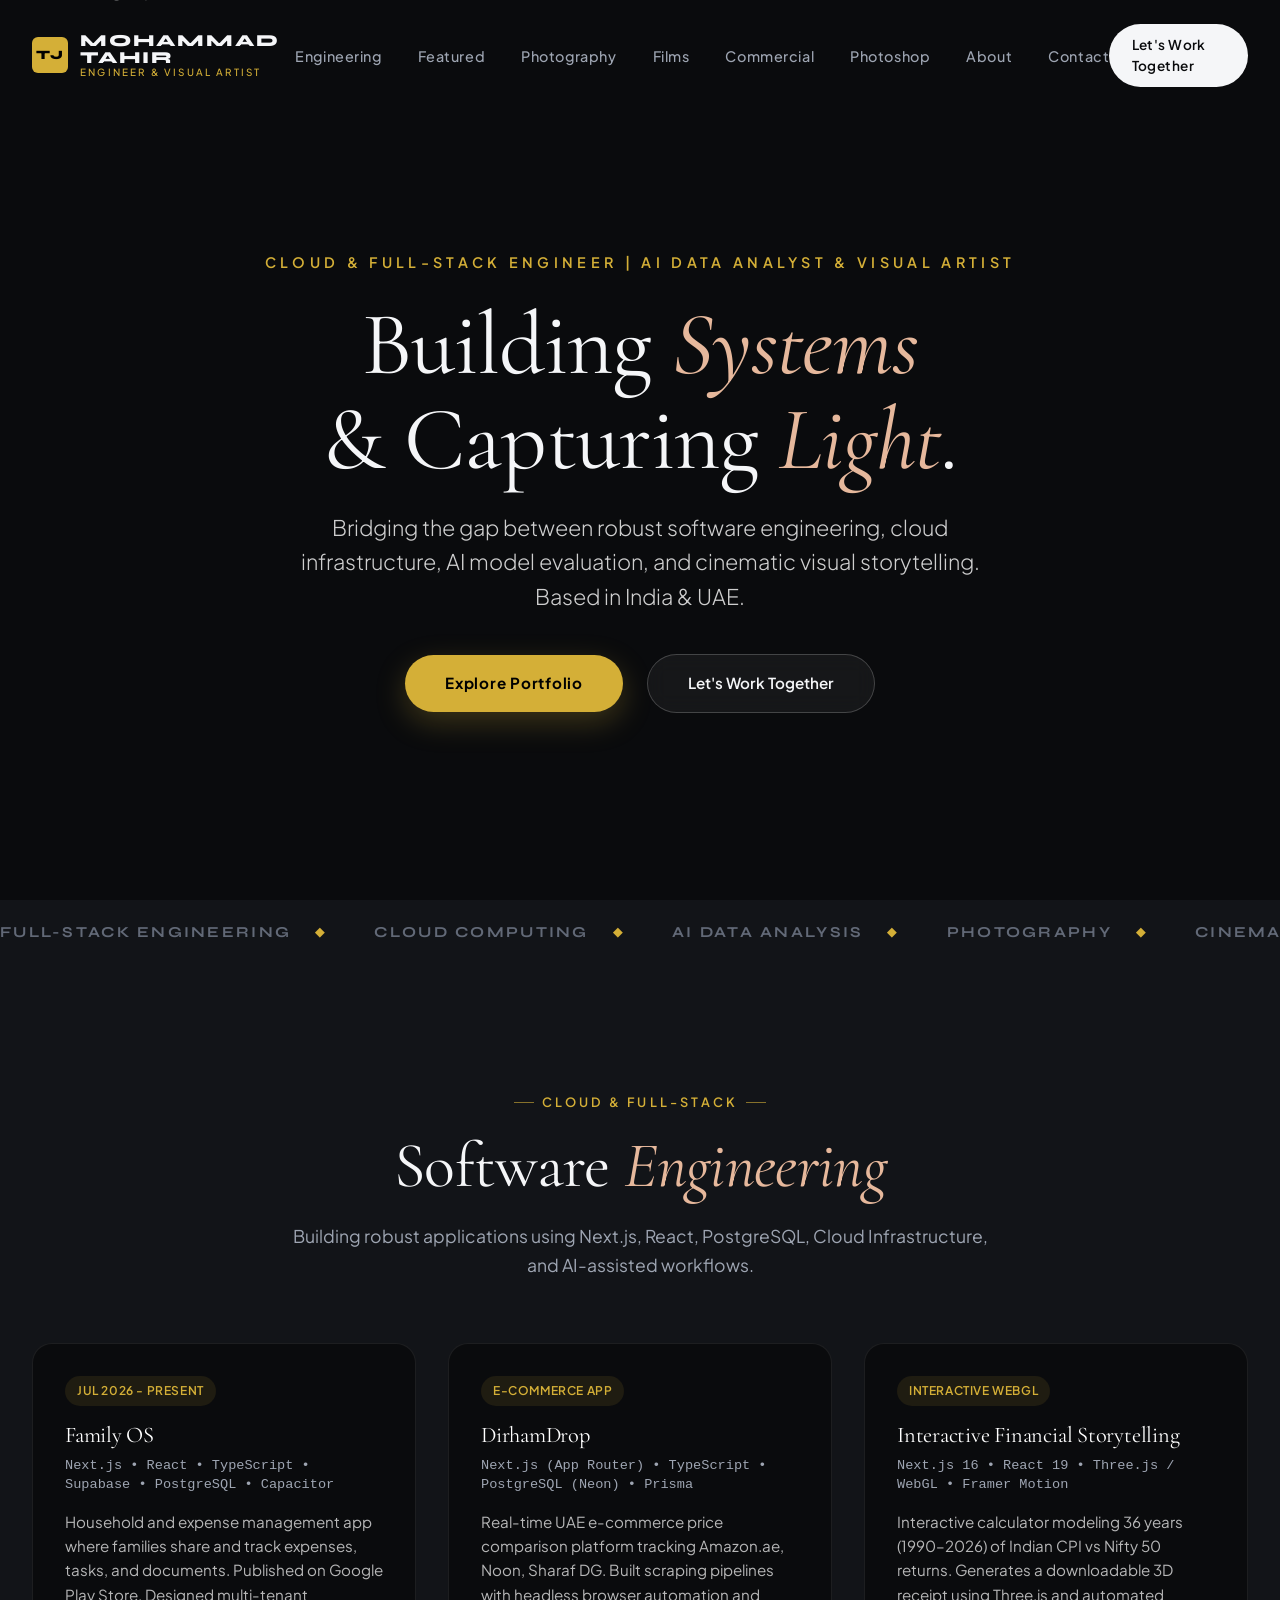
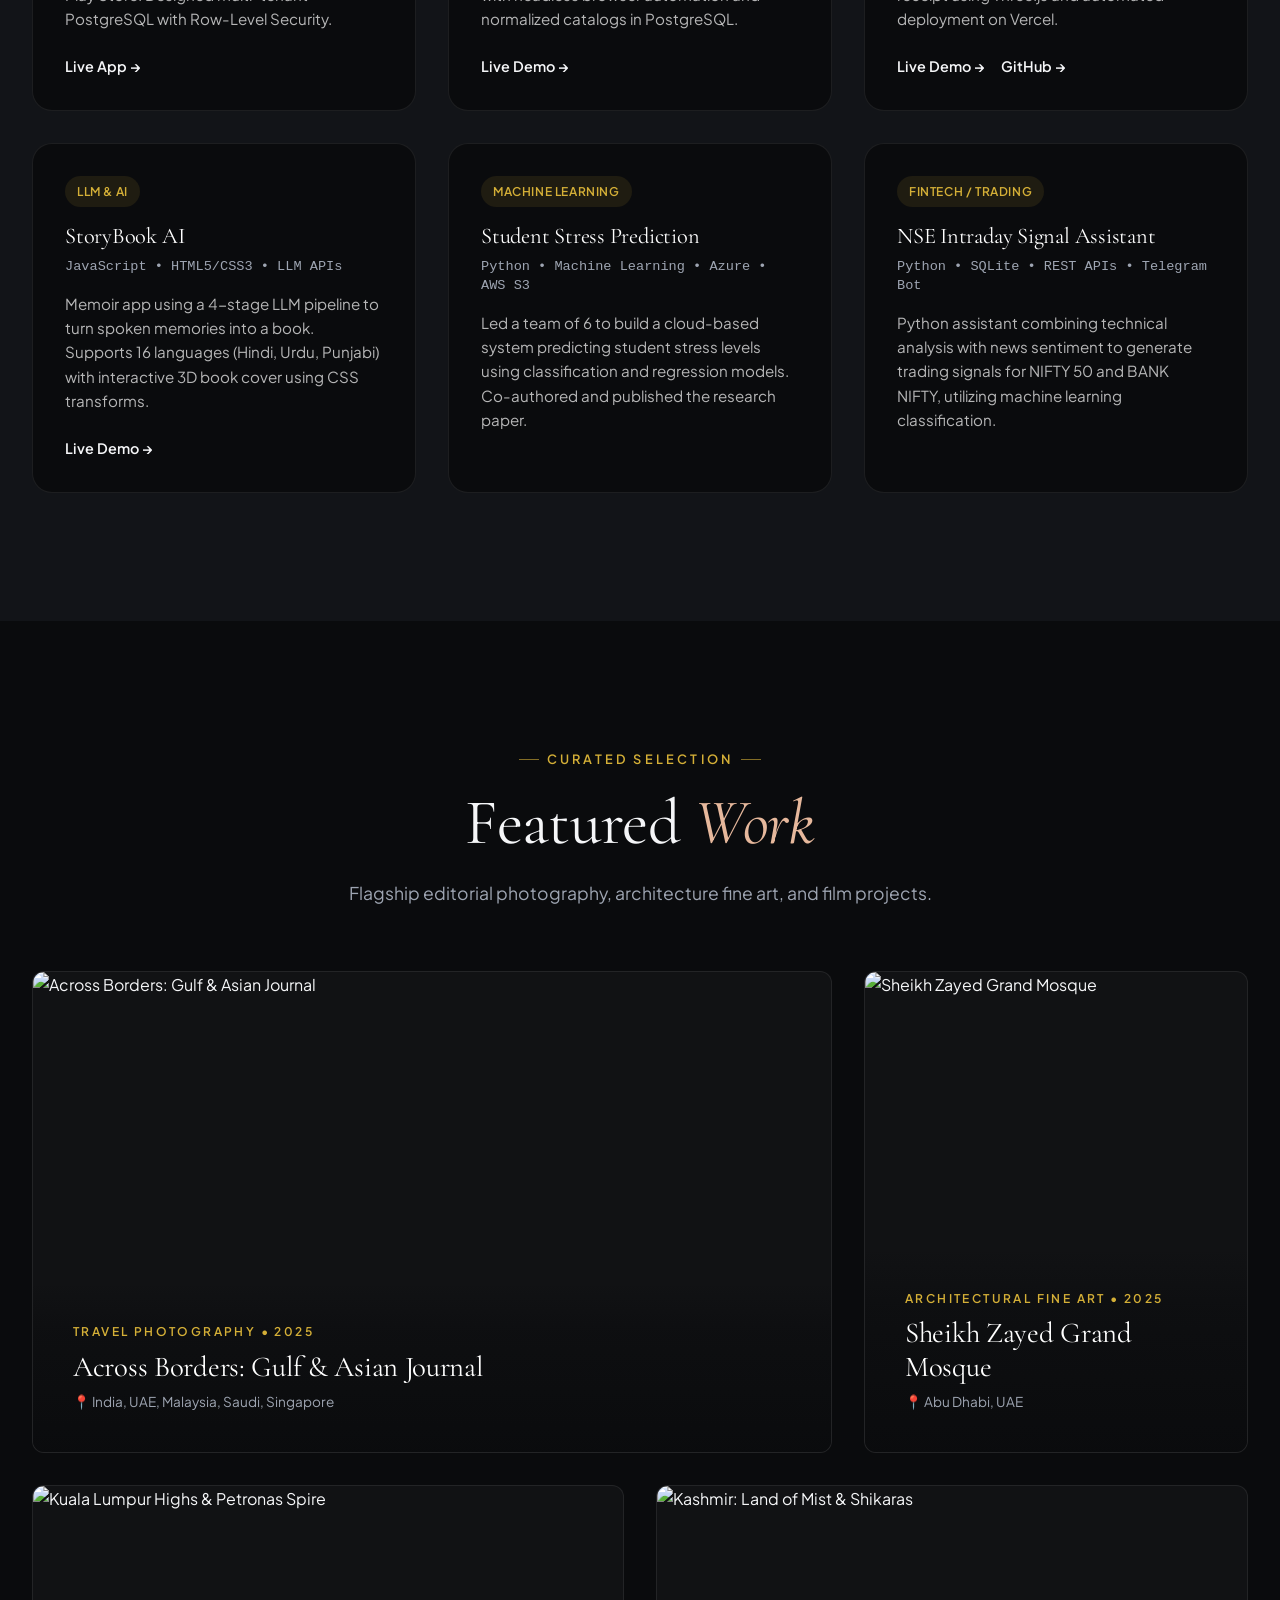
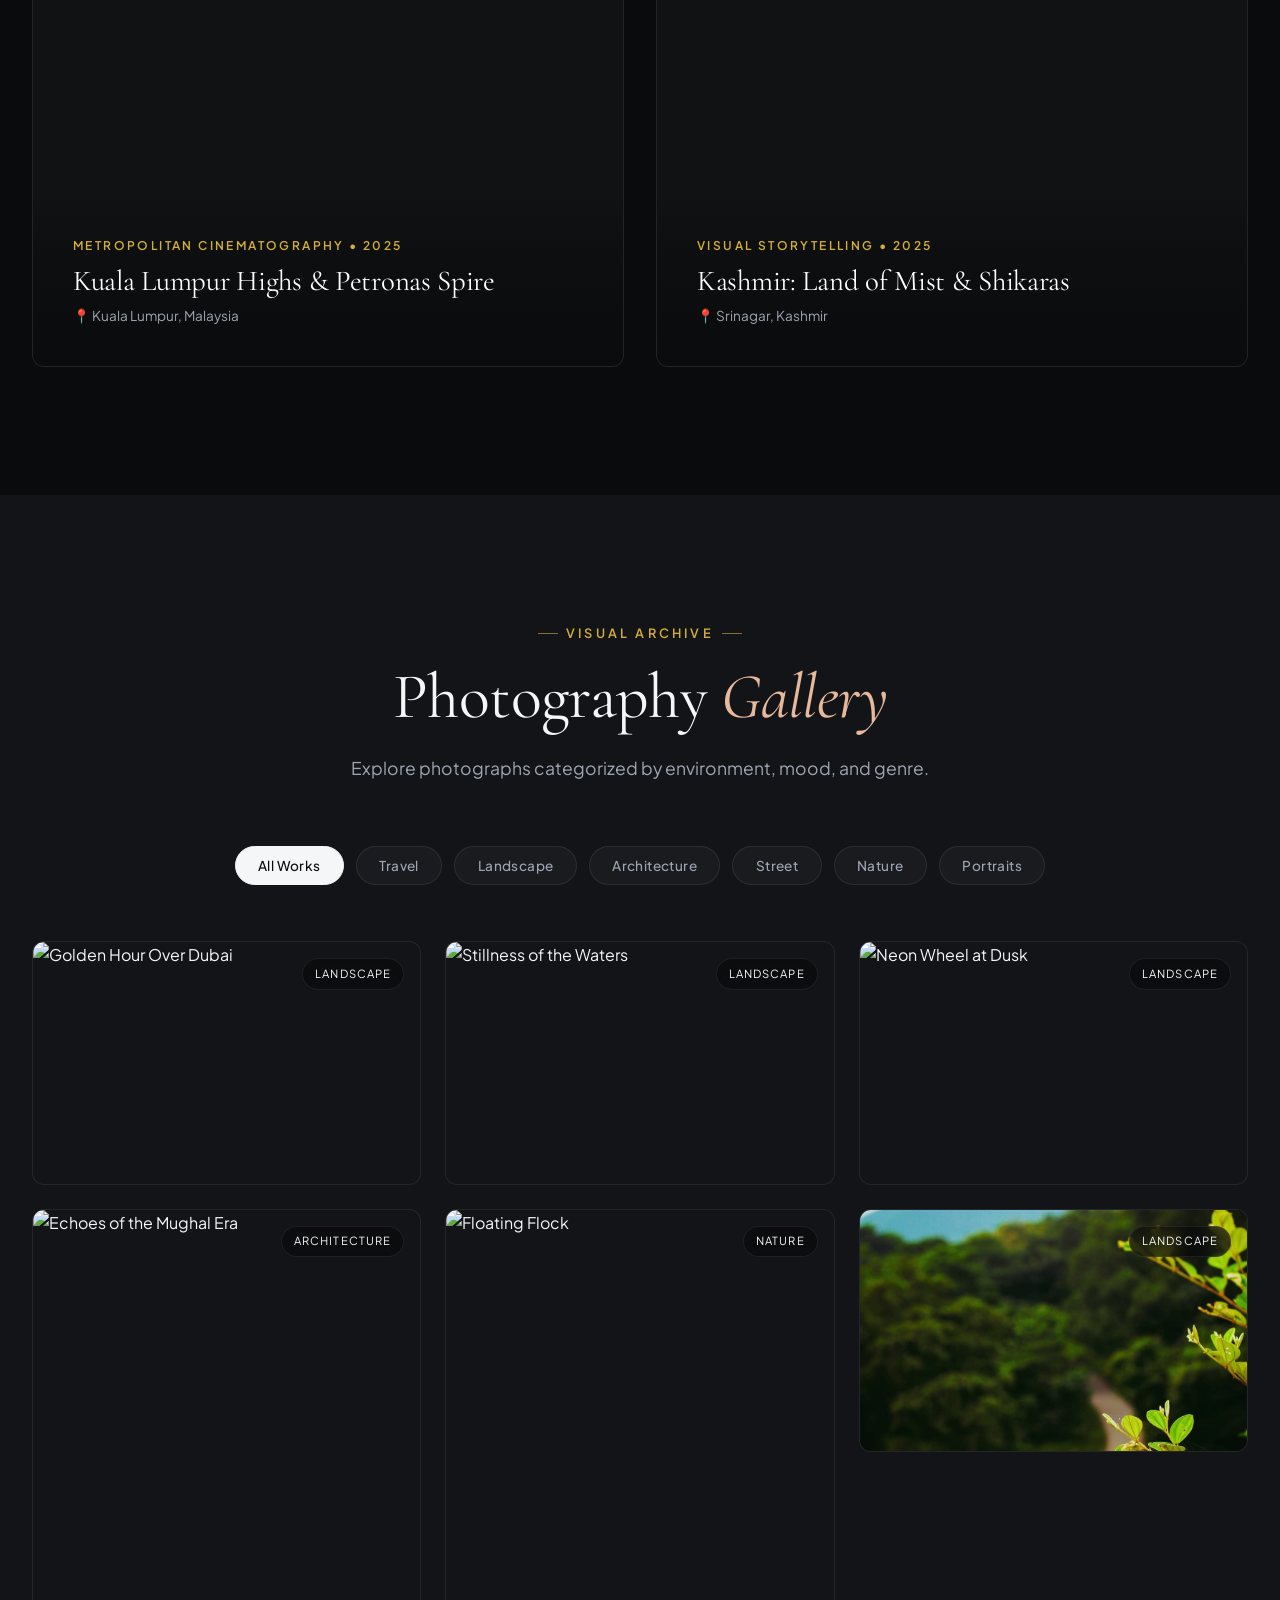
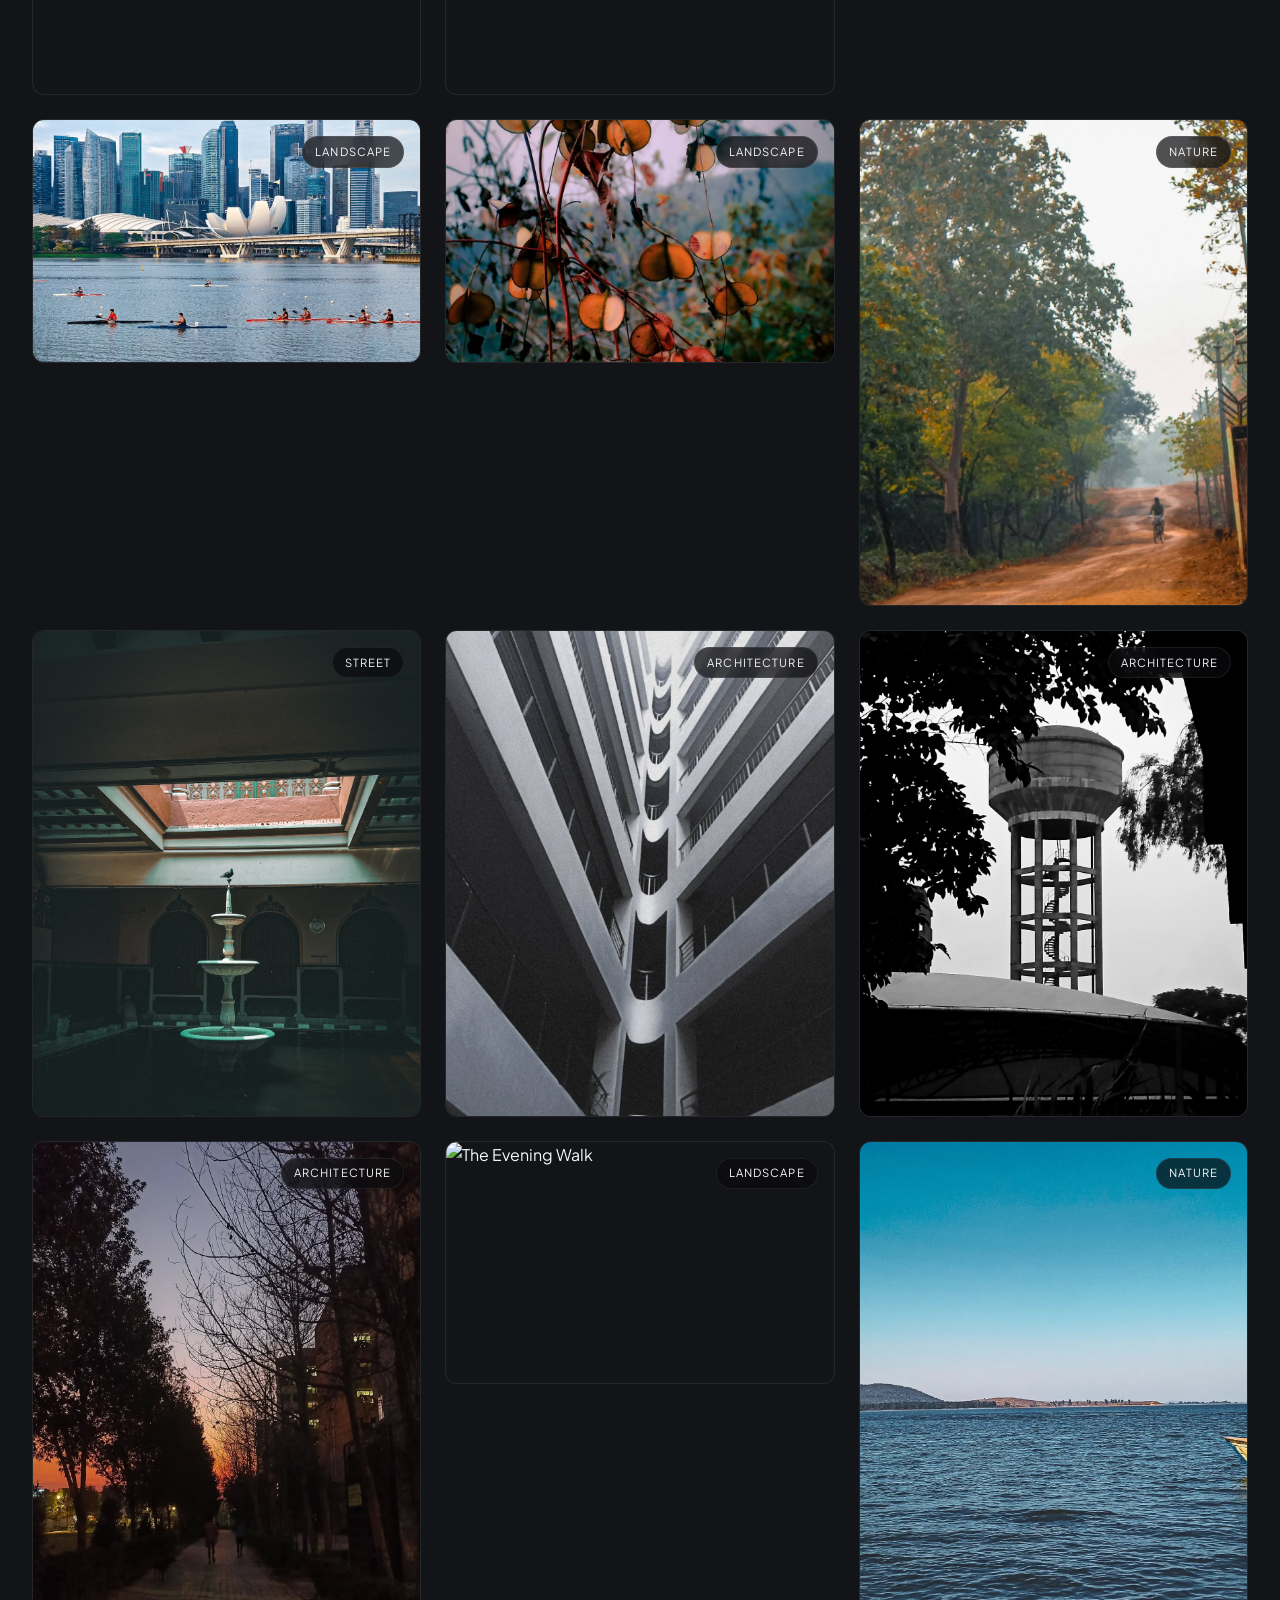
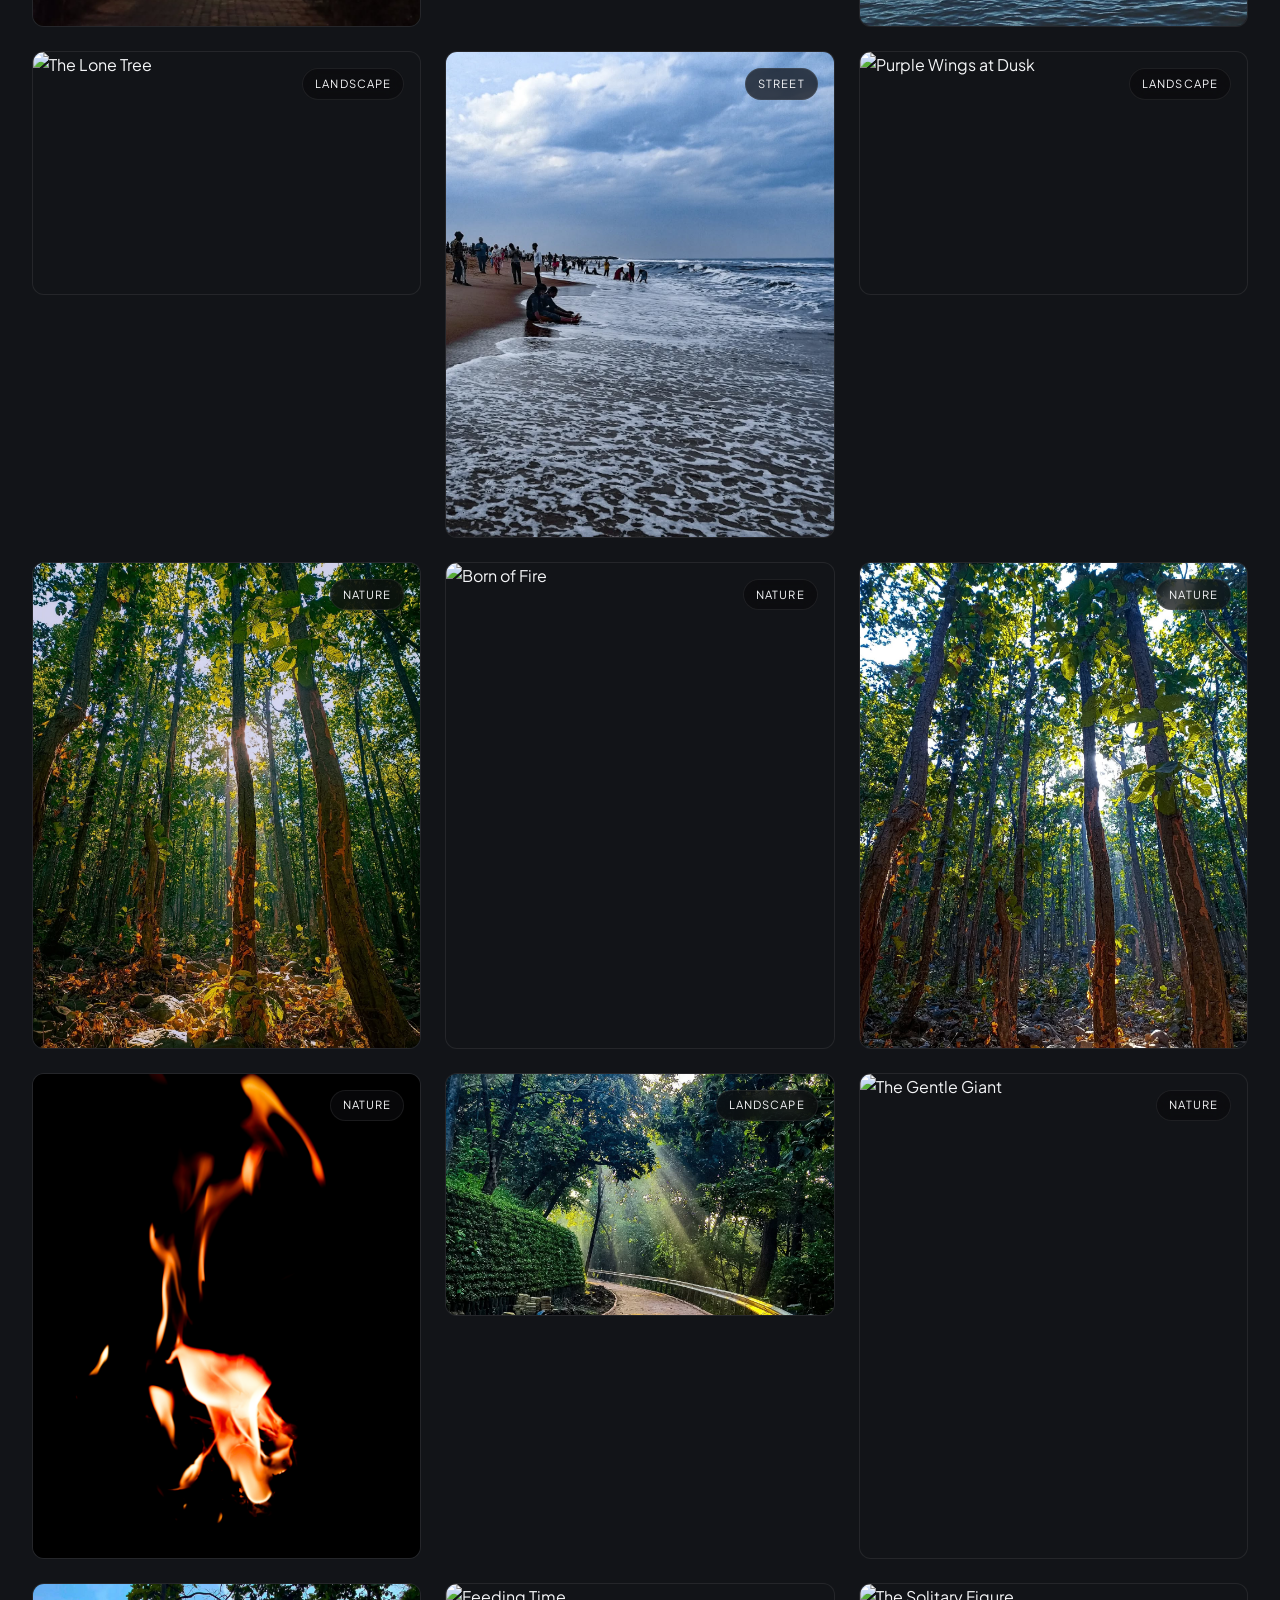
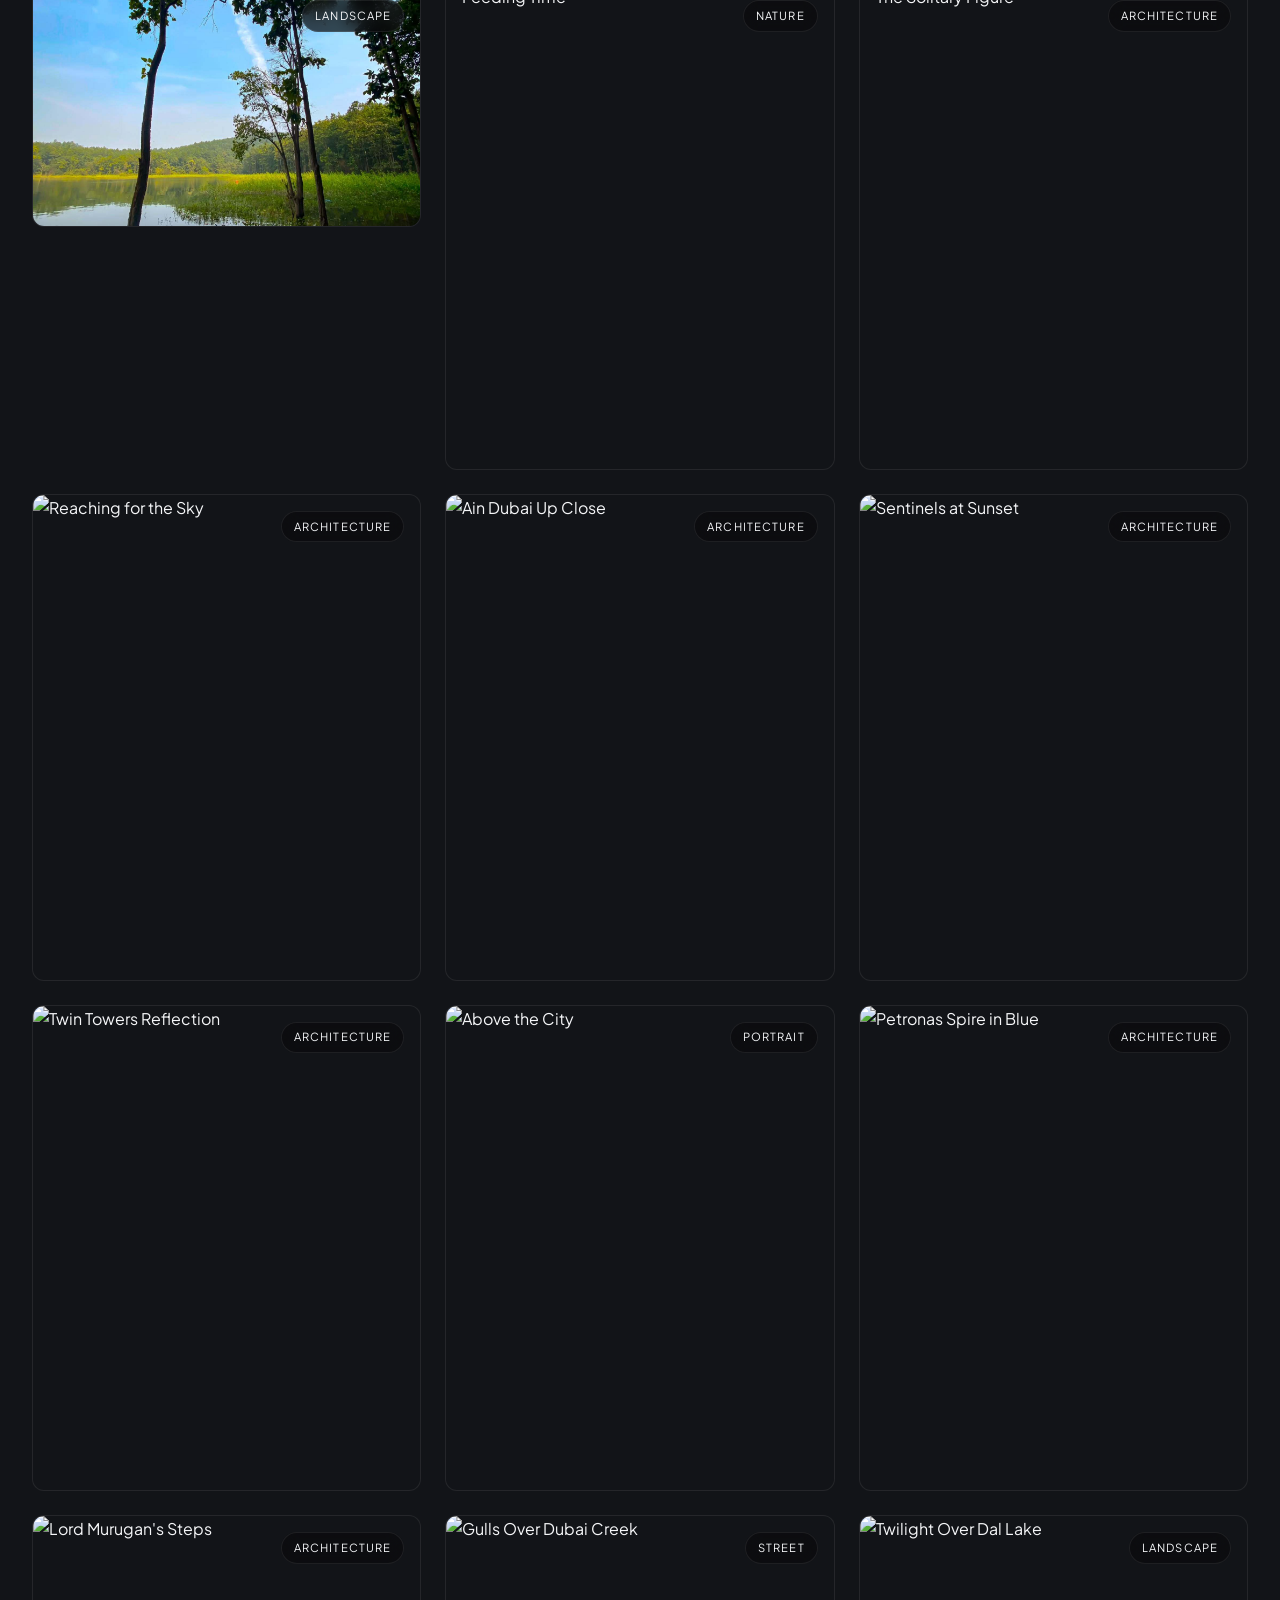
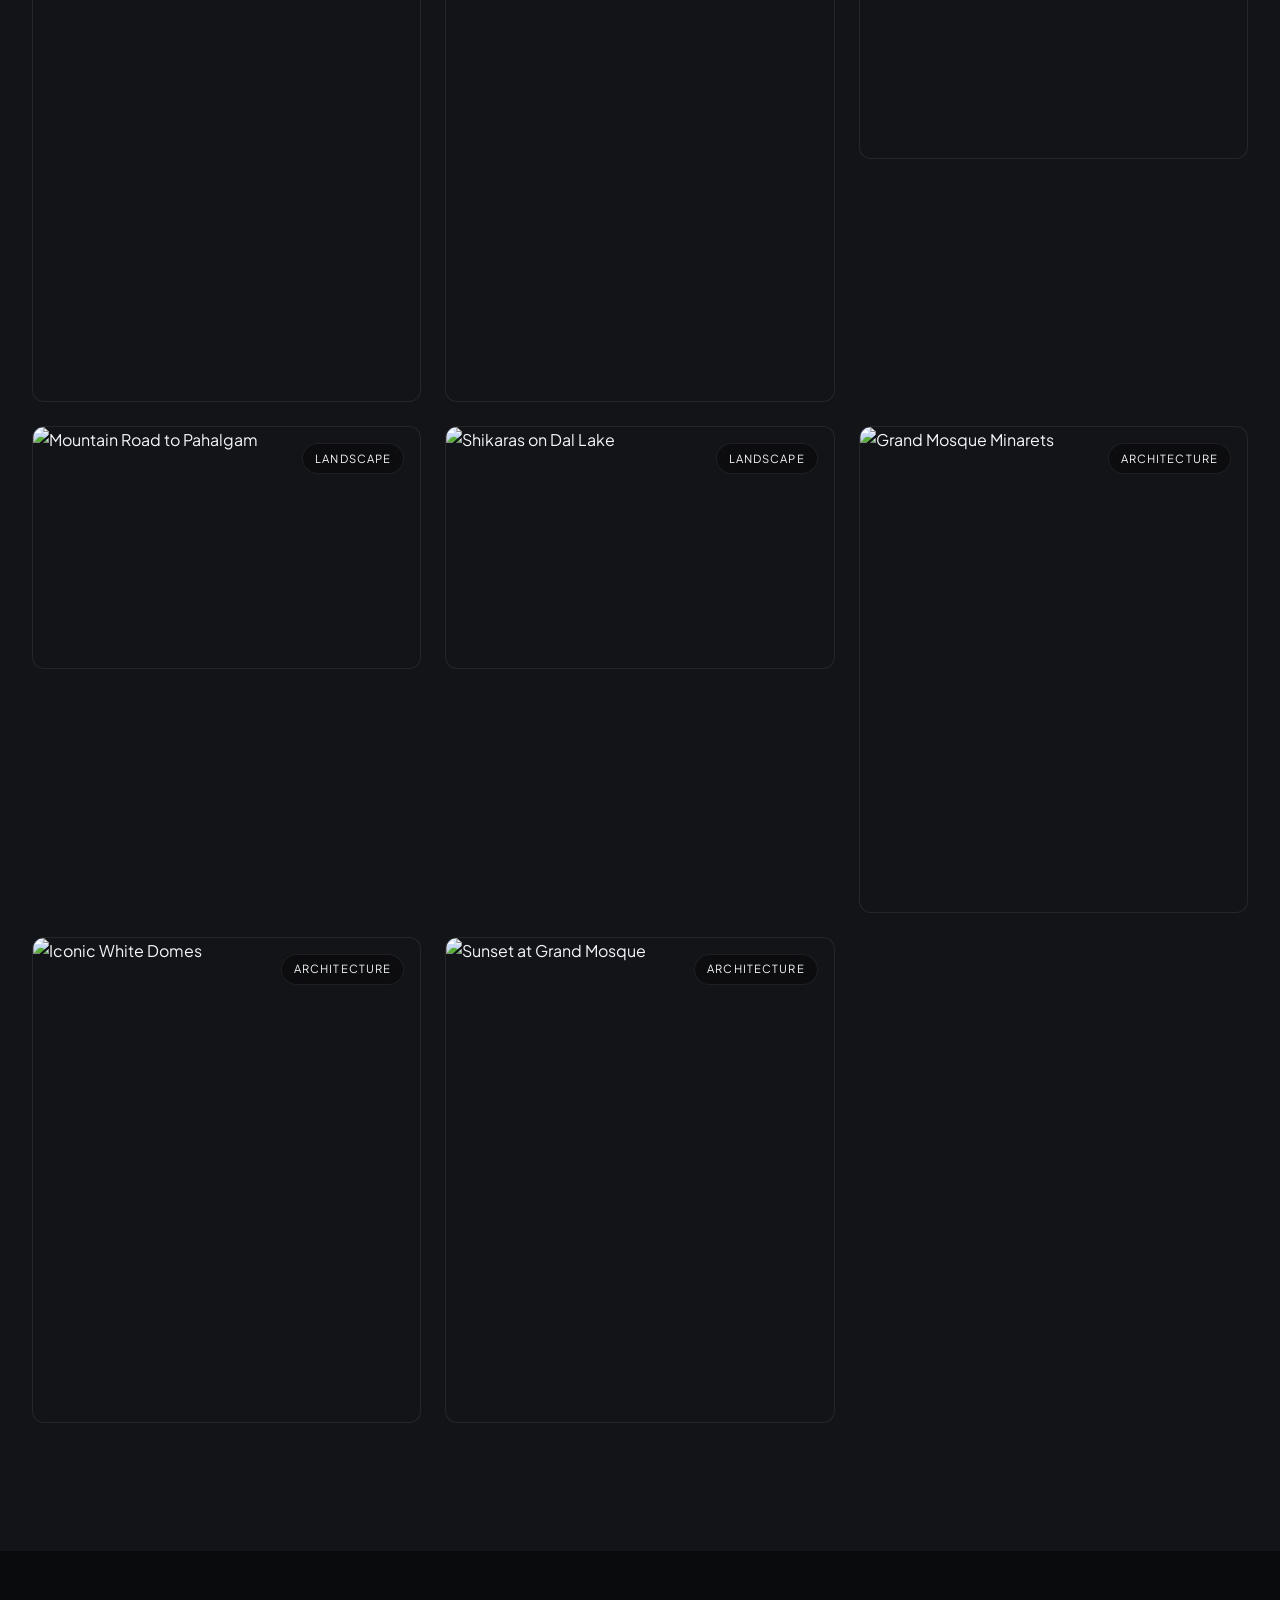
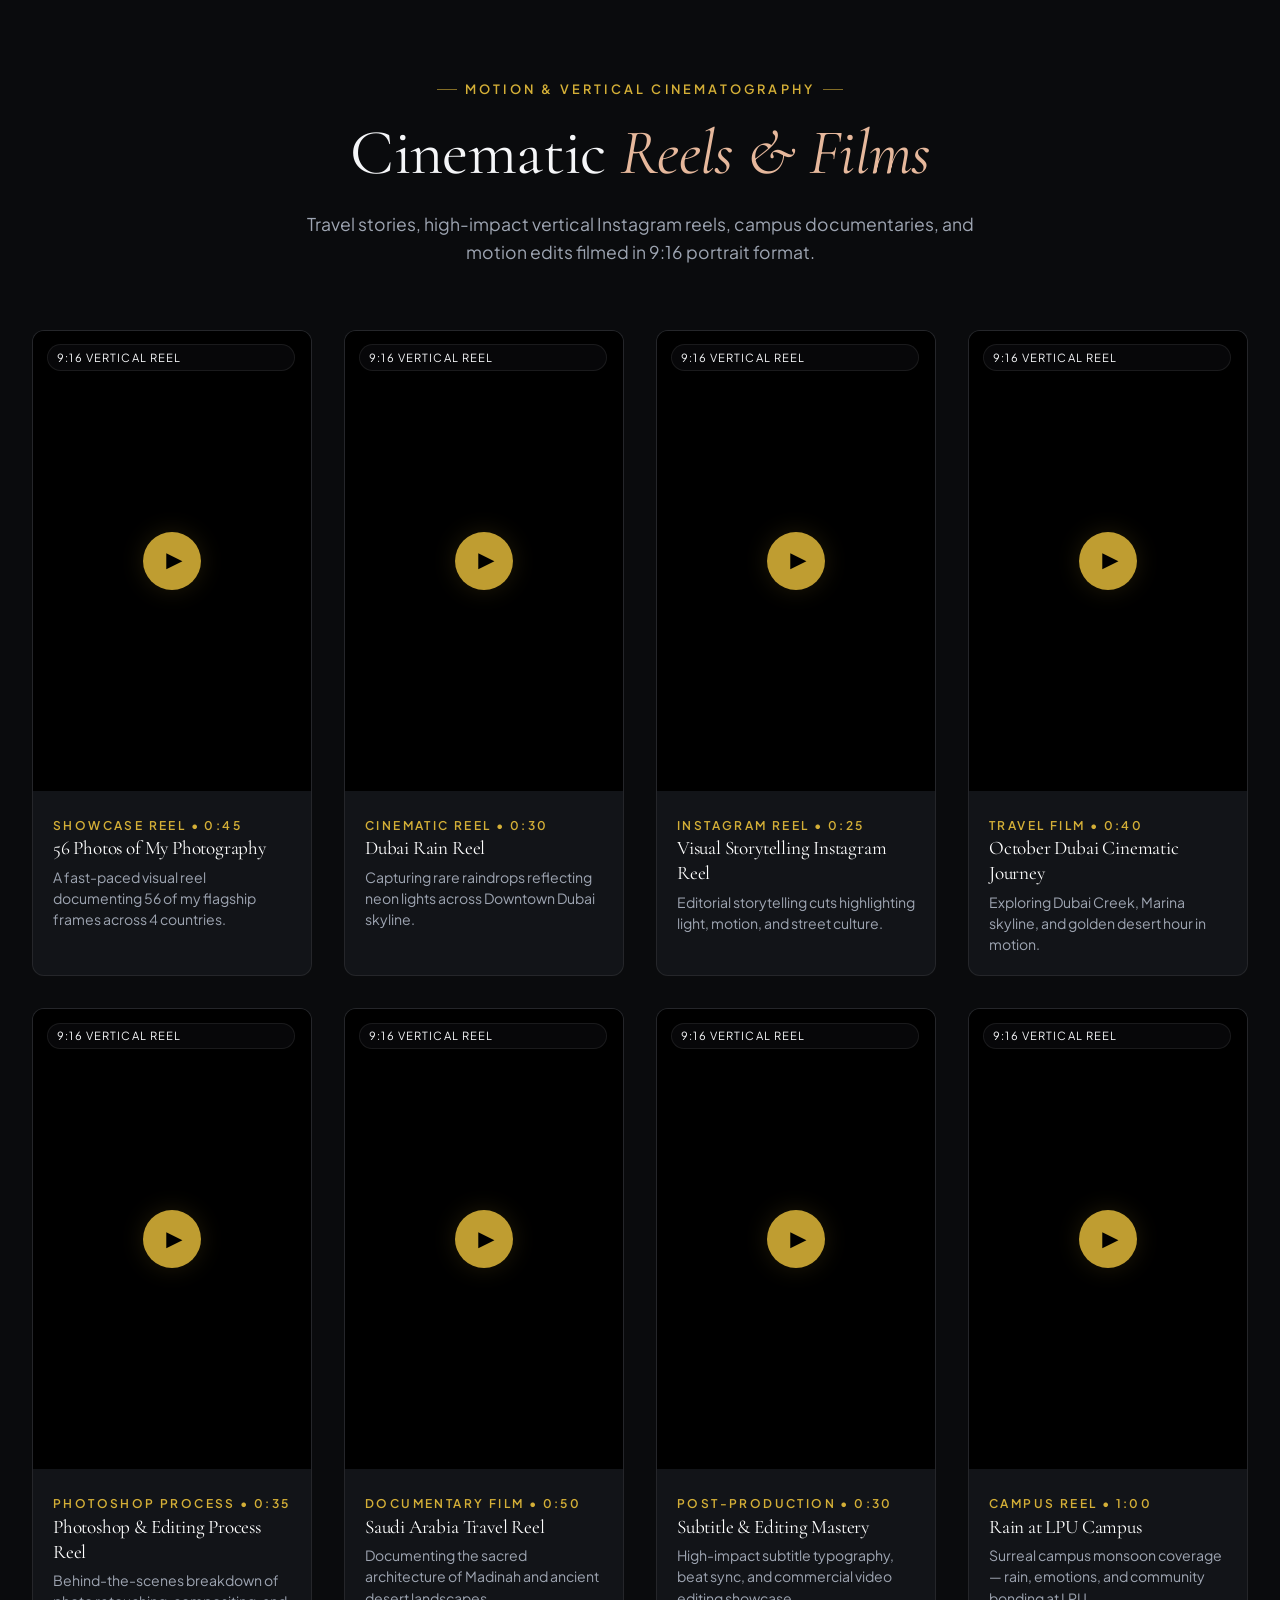
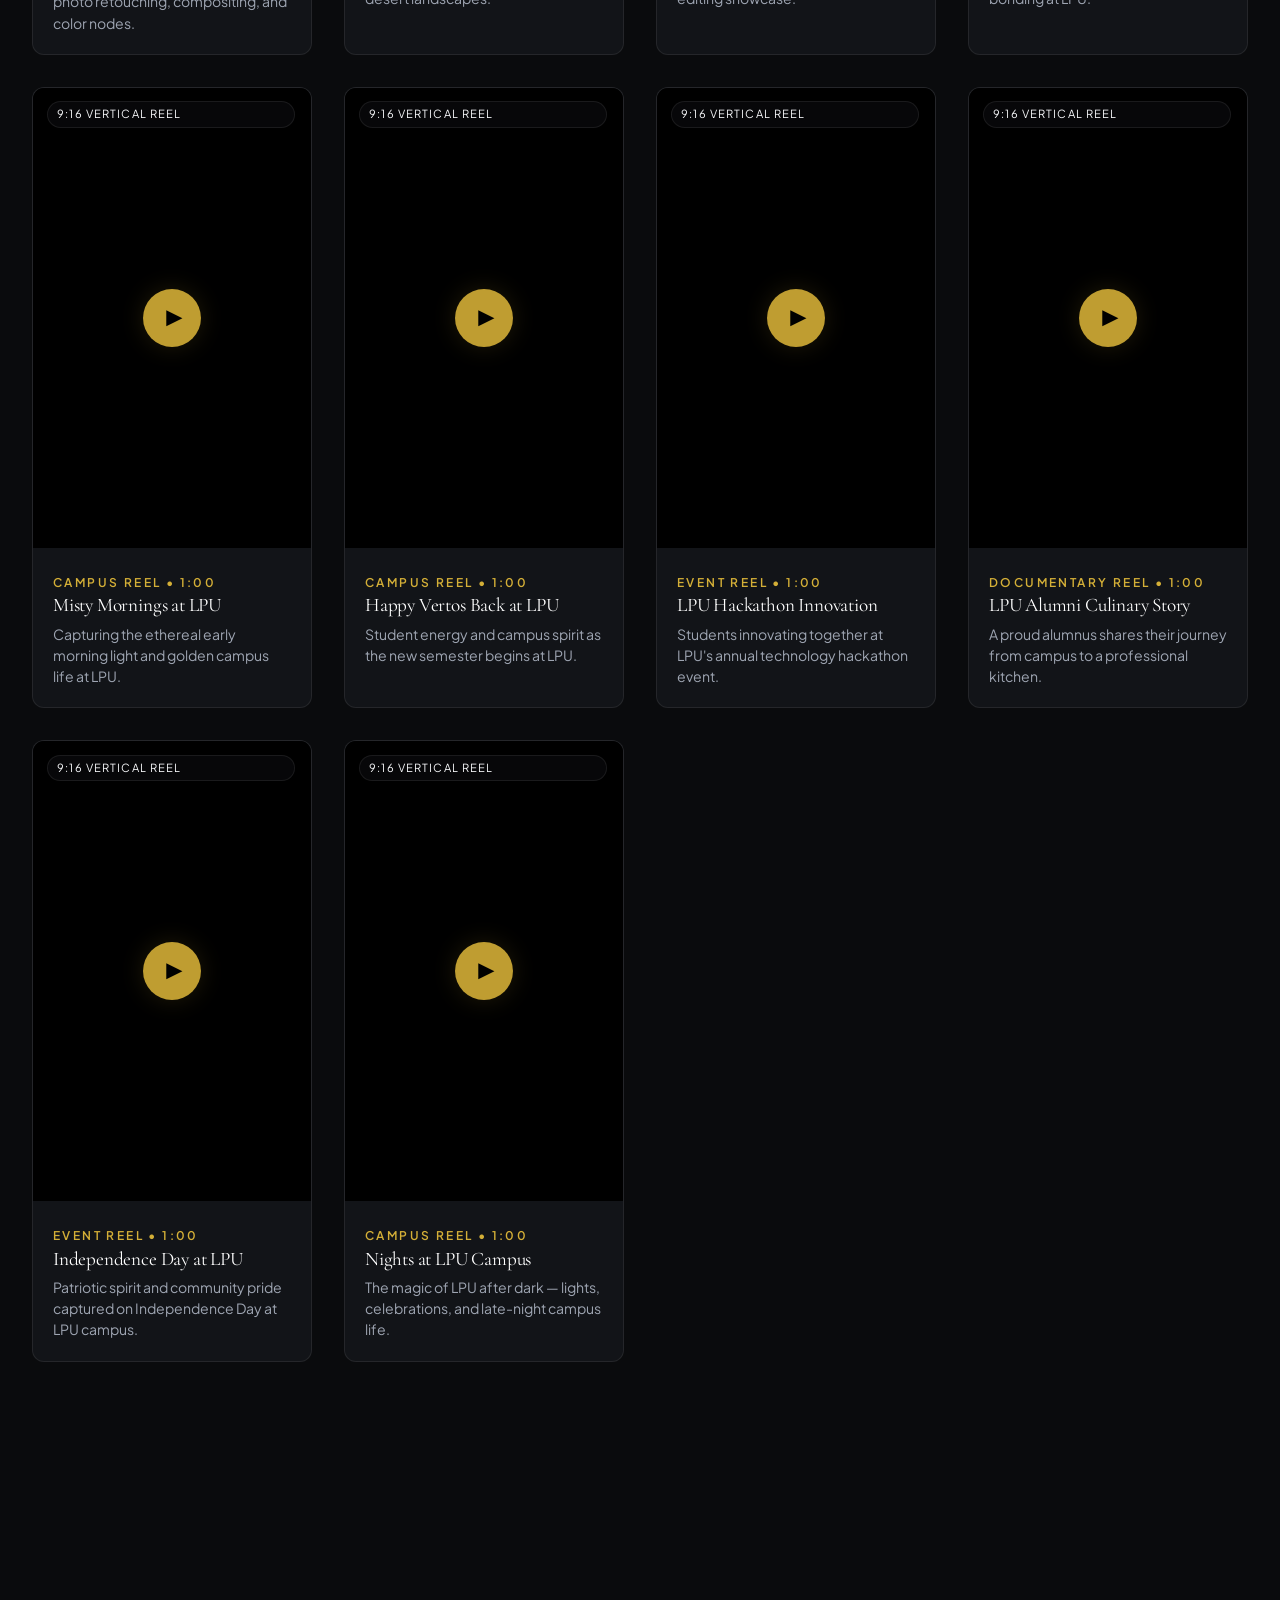
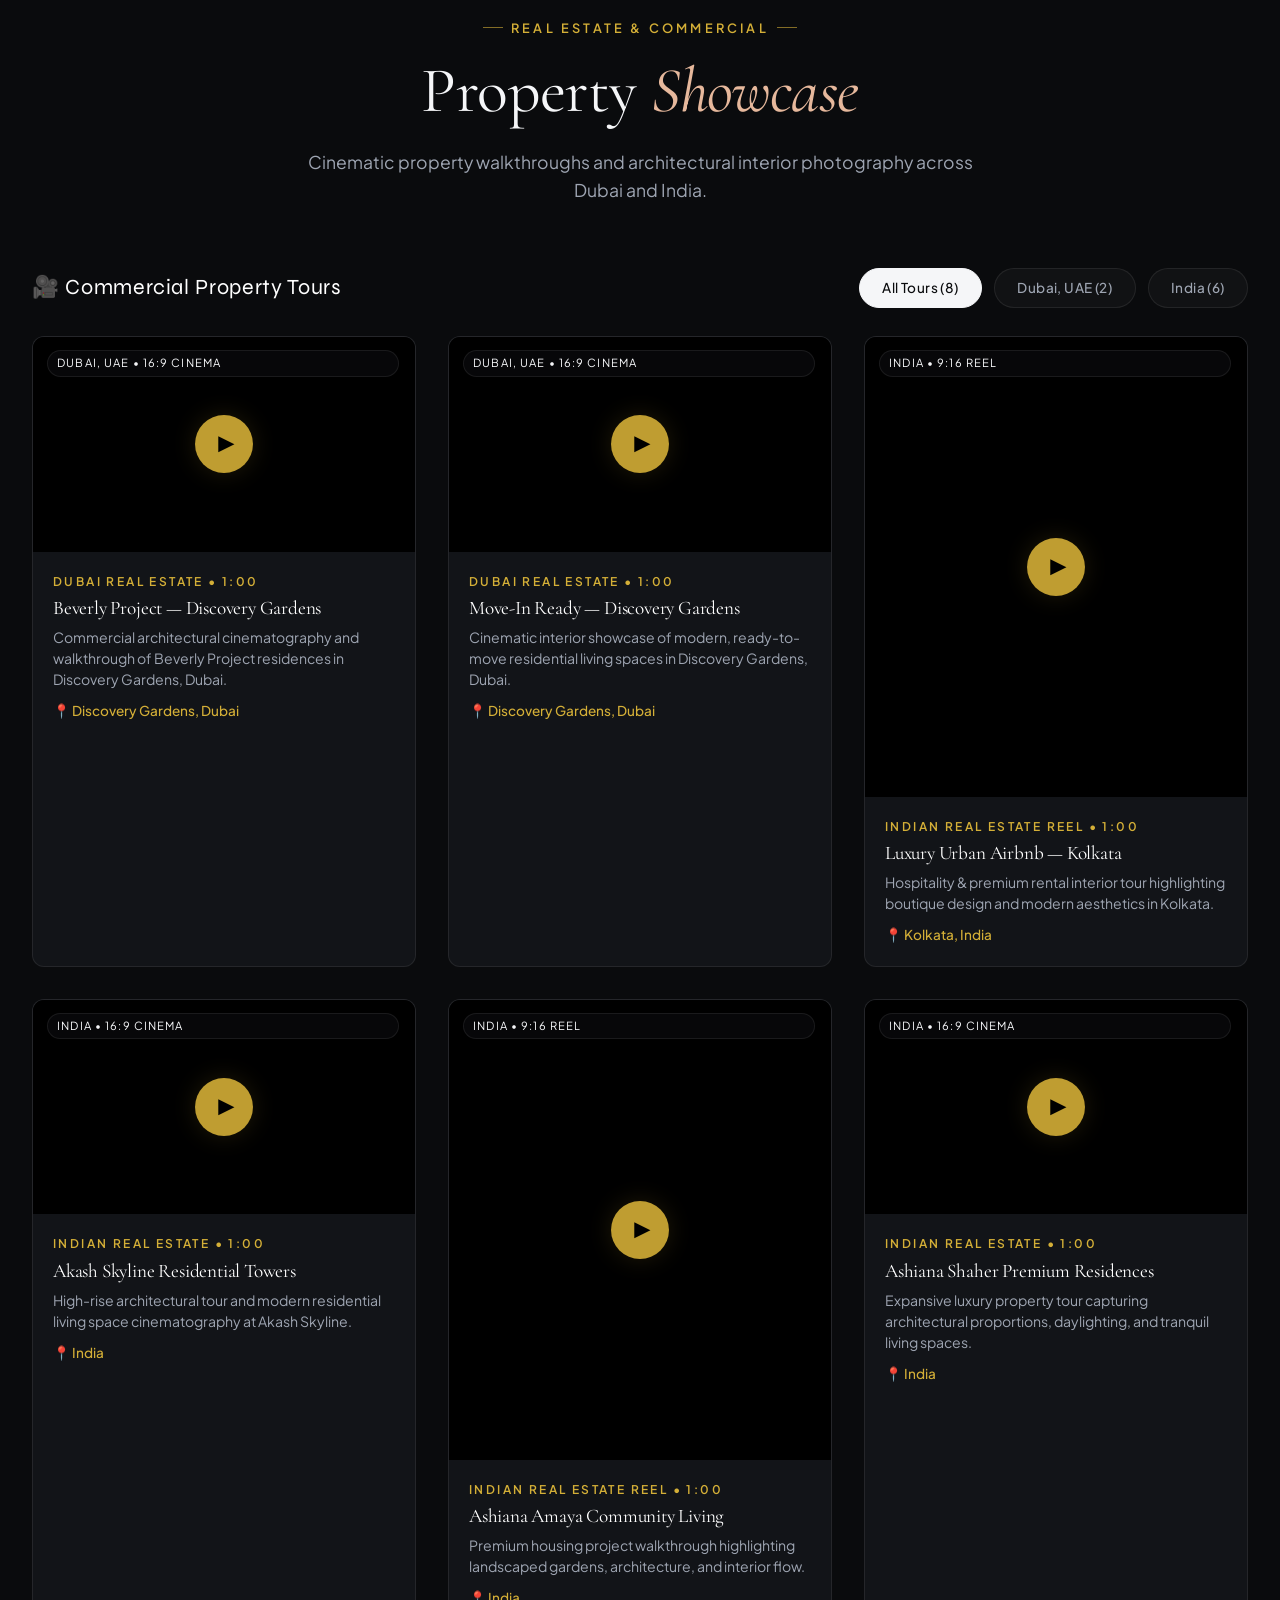
==== commit 95b3d48f: "update" ====
--- a/index.html
+++ b/index.html
@@ -3,8 +3,8 @@
 <head>
   <meta charset="UTF-8"/>
   <meta name="viewport" content="width=device-width, initial-scale=1.0"/>
-  <title>Taheer Jahan — Photography, Videography & Visual Storytelling</title>
-  <meta name="description" content="Personal portfolio of Taheer Jahan — Photographer, Filmmaker, and Visual Artist based between India & UAE. Documenting landscapes, architecture, portraits, and Photoshop visual artwork."/>
+  <title>Mohammad Tahir (Taheer Jahan) — Engineer & Visual Artist</title>
+  <meta name="description" content="Portfolio of Mohammad Tahir — Full-Stack Engineer, AI Data Analyst, and Cinematic Visual Artist."/>
   
   <link rel="stylesheet" href="css/style.css"/>
 </head>
@@ -15,18 +15,18 @@
     <div class="container nav-container">
       <a href="#" class="nav-brand">
         <div class="nav-brand-text">
-          <span class="brand-name">TAHEER JAHAN</span>
-          <span class="brand-title">Visual Artist & Filmmaker</span>
+          <span class="brand-name">MOHAMMAD TAHIR</span>
+          <span class="brand-title">Engineer & Visual Artist</span>
         </div>
       </a>
 
       <ul class="nav-links">
+        <li><a href="#engineering" class="nav-link">Engineering</a></li>
         <li><a href="#featured" class="nav-link">Featured</a></li>
         <li><a href="#photography" class="nav-link">Photography</a></li>
         <li><a href="#videos" class="nav-link">Films</a></li>
         <li><a href="#commercial" class="nav-link">Commercial</a></li>
         <li><a href="#photoshop" class="nav-link">Photoshop</a></li>
-        <li><a href="#travel" class="nav-link">Travel</a></li>
         <li><a href="#about" class="nav-link">About</a></li>
         <li><a href="#contact" class="nav-link">Contact</a></li>
       </ul>
@@ -43,12 +43,12 @@
   <!-- MOBILE NAVIGATION OVERLAY -->
   <div class="mobile-menu" id="mobileMenu">
     <ul class="mobile-links">
+      <li><a href="#engineering" class="mobile-link">Engineering</a></li>
       <li><a href="#featured" class="mobile-link">Featured Work</a></li>
       <li><a href="#photography" class="mobile-link">Photography</a></li>
       <li><a href="#videos" class="mobile-link">Videography</a></li>
       <li><a href="#commercial" class="mobile-link">Commercial Work</a></li>
-      <li><a href="#photoshop" class="mobile-link">Photoshop Edits</a></li>
-      <li><a href="#travel" class="mobile-link">Travel Journals</a></li>
+      <li><a href="#photoshop" class="mobile-link">Photoshop</a></li>
       <li><a href="#about" class="mobile-link">About Me</a></li>
       <li><a href="#contact" class="mobile-link">Contact</a></li>
     </ul>
@@ -61,10 +61,10 @@
       <div class="hero-overlay"></div>
     </div>
     <div class="container hero-content">
-      <p class="hero-tag">India • UAE • Worldwide</p>
-      <h1 class="hero-title">Capturing <em>Light, Space</em><br>&amp; Emotion.</h1>
+      <p class="hero-tag">Cloud &amp; Full-Stack Engineer | AI Data Analyst &amp; Visual Artist</p>
+      <h1 class="hero-title">Building <em>Systems</em><br>&amp; Capturing <em>Light</em>.</h1>
       <p class="hero-subtitle">
-        Fine art architectural photography, cinematic vertical reels, and advanced digital retouching across Dubai, India, Malaysia, Saudi Arabia &amp; Singapore.
+        Bridging the gap between robust software engineering, cloud infrastructure, AI model evaluation, and cinematic visual storytelling. Based in India &amp; UAE.
       </p>
       <div class="hero-actions">
         <a href="#photography" class="btn-hero-primary">Explore Portfolio</a>
@@ -76,20 +76,105 @@
   <!-- SCROLL TICKER MARQUEE -->
   <div class="marquee">
     <div class="marquee-track">
+      <div class="marquee-item"><span>Full-Stack Engineering</span><span class="dot">◆</span></div>
+      <div class="marquee-item"><span>Cloud Computing</span><span class="dot">◆</span></div>
+      <div class="marquee-item"><span>AI Data Analysis</span><span class="dot">◆</span></div>
       <div class="marquee-item"><span>Photography</span><span class="dot">◆</span></div>
       <div class="marquee-item"><span>Cinematography</span><span class="dot">◆</span></div>
-      <div class="marquee-item"><span>Photoshop Manipulation</span><span class="dot">◆</span></div>
-      <div class="marquee-item"><span>Color Grading</span><span class="dot">◆</span></div>
-      <div class="marquee-item"><span>Travel Journals</span><span class="dot">◆</span></div>
-      <div class="marquee-item"><span>Visual Storytelling</span><span class="dot">◆</span></div>
+      <div class="marquee-item"><span>Full-Stack Engineering</span><span class="dot">◆</span></div>
+      <div class="marquee-item"><span>Cloud Computing</span><span class="dot">◆</span></div>
+      <div class="marquee-item"><span>AI Data Analysis</span><span class="dot">◆</span></div>
       <div class="marquee-item"><span>Photography</span><span class="dot">◆</span></div>
       <div class="marquee-item"><span>Cinematography</span><span class="dot">◆</span></div>
-      <div class="marquee-item"><span>Photoshop Manipulation</span><span class="dot">◆</span></div>
-      <div class="marquee-item"><span>Color Grading</span><span class="dot">◆</span></div>
-      <div class="marquee-item"><span>Travel Journals</span><span class="dot">◆</span></div>
-      <div class="marquee-item"><span>Visual Storytelling</span><span class="dot">◆</span></div>
     </div>
   </div>
+
+  <!-- ENGINEERING & SOFTWARE PROJECTS -->
+  <section class="section-padding" id="engineering" style="background: var(--bg-secondary);">
+    <div class="container">
+      <div class="section-header">
+        <p class="eyebrow">Cloud &amp; Full-Stack</p>
+        <h2 class="section-title">Software <em>Engineering</em></h2>
+        <p class="section-desc">Building robust applications using Next.js, React, PostgreSQL, Cloud Infrastructure, and AI-assisted workflows.</p>
+      </div>
+
+      <div class="engineering-grid">
+        <!-- Project 1 -->
+        <div class="eng-card">
+          <div class="eng-card-content">
+            <span class="eng-badge">Jul 2026 - Present</span>
+            <h3 class="eng-title">Family OS</h3>
+            <p class="eng-tech">Next.js • React • TypeScript • Supabase • PostgreSQL • Capacitor</p>
+            <p class="eng-desc">Household and expense management app where families share and track expenses, tasks, and documents. Published on Google Play Store. Designed multi-tenant PostgreSQL with Row-Level Security.</p>
+            <div class="eng-links">
+              <a href="#" class="eng-link">Live App &rarr;</a>
+            </div>
+          </div>
+        </div>
+        
+        <!-- Project 2 -->
+        <div class="eng-card">
+          <div class="eng-card-content">
+            <span class="eng-badge">E-Commerce App</span>
+            <h3 class="eng-title">DirhamDrop</h3>
+            <p class="eng-tech">Next.js (App Router) • TypeScript • PostgreSQL (Neon) • Prisma</p>
+            <p class="eng-desc">Real-time UAE e-commerce price comparison platform tracking Amazon.ae, Noon, Sharaf DG. Built scraping pipelines with headless browser automation and normalized catalogs in PostgreSQL.</p>
+            <div class="eng-links">
+              <a href="#" class="eng-link">Live Demo &rarr;</a>
+            </div>
+          </div>
+        </div>
+
+        <!-- Project 3 -->
+        <div class="eng-card">
+          <div class="eng-card-content">
+            <span class="eng-badge">Interactive WebGL</span>
+            <h3 class="eng-title">Interactive Financial Storytelling</h3>
+            <p class="eng-tech">Next.js 16 • React 19 • Three.js / WebGL • Framer Motion</p>
+            <p class="eng-desc">Interactive calculator modeling 36 years (1990–2026) of Indian CPI vs Nifty 50 returns. Generates a downloadable 3D receipt using Three.js and automated deployment on Vercel.</p>
+            <div class="eng-links">
+              <a href="#" class="eng-link">Live Demo &rarr;</a>
+              <a href="#" class="eng-link">GitHub &rarr;</a>
+            </div>
+          </div>
+        </div>
+
+        <!-- Project 4 -->
+        <div class="eng-card">
+          <div class="eng-card-content">
+            <span class="eng-badge">LLM &amp; AI</span>
+            <h3 class="eng-title">StoryBook AI</h3>
+            <p class="eng-tech">JavaScript • HTML5/CSS3 • LLM APIs</p>
+            <p class="eng-desc">Memoir app using a 4-stage LLM pipeline to turn spoken memories into a book. Supports 16 languages (Hindi, Urdu, Punjabi) with interactive 3D book cover using CSS transforms.</p>
+            <div class="eng-links">
+              <a href="#" class="eng-link">Live Demo &rarr;</a>
+            </div>
+          </div>
+        </div>
+
+        <!-- Project 5 -->
+        <div class="eng-card">
+          <div class="eng-card-content">
+            <span class="eng-badge">Machine Learning</span>
+            <h3 class="eng-title">Student Stress Prediction</h3>
+            <p class="eng-tech">Python • Machine Learning • Azure • AWS S3</p>
+            <p class="eng-desc">Led a team of 6 to build a cloud-based system predicting student stress levels using classification and regression models. Co-authored and published the research paper.</p>
+          </div>
+        </div>
+
+        <!-- Project 6 -->
+        <div class="eng-card">
+          <div class="eng-card-content">
+            <span class="eng-badge">FinTech / Trading</span>
+            <h3 class="eng-title">NSE Intraday Signal Assistant</h3>
+            <p class="eng-tech">Python • SQLite • REST APIs • Telegram Bot</p>
+            <p class="eng-desc">Python assistant combining technical analysis with news sentiment to generate trading signals for NIFTY 50 and BANK NIFTY, utilizing machine learning classification.</p>
+          </div>
+        </div>
+      </div>
+    </div>
+  </section>
+
 
   <!-- 2. FEATURED EDITORIAL WORK -->
   <section class="section-padding" id="featured">
@@ -302,27 +387,27 @@
         </div>
         <div>
           <p class="eyebrow" style="justify-content:flex-start;">About Me</p>
-          <h2 class="section-title" style="text-align:left;">Visual Artist &amp; <em>Storyteller</em></h2>
+          <h2 class="section-title" style="text-align:left;">Engineer, AI Analyst &amp; <em>Visual Artist</em></h2>
           <p class="about-bio">
-            I'm Taheer Jahan — a photographer and filmmaker based between India and the UAE. Having traveled through 4 countries and numerous cities, I capture moments from candid emotion to crafted cinematic stories, handling everything from recording to color grading and post-production retouching.
+            I'm Mohammad Tahir (Taheer Jahan) — a B.Tech Cloud Computing graduate and Full-Stack Engineer based in Jamshedpur, India. I specialize in building robust cloud infrastructure, AI-assisted web applications, and performing AI visual research. Alongside engineering, I am a passionate photographer and filmmaker, crafting cinematic stories and high-end digital composites.
           </p>
 
           <div class="capabilities-grid">
             <div class="cap-card">
-              <h4 class="cap-title">📷 Photography</h4>
-              <p class="cap-items">Travel, Portraits, Street, Landscape, Architecture, Events</p>
+              <h4 class="cap-title">💻 Software Engineering</h4>
+              <p class="cap-items">Next.js, React, TypeScript, Python, C++, Supabase, PostgreSQL</p>
             </div>
             <div class="cap-card">
-              <h4 class="cap-title">🎬 Videography</h4>
-              <p class="cap-items">Travel Reels, Cinematography, Subtitle Editing, 4K Footage</p>
+              <h4 class="cap-title">☁️ Cloud &amp; AI</h4>
+              <p class="cap-items">Microsoft Azure, AWS, Machine Learning, AI Model Evaluation</p>
             </div>
             <div class="cap-card">
-              <h4 class="cap-title">🎨 Post-Production</h4>
-              <p class="cap-items">Photoshop Compositing, Retouching, DaVinci Color Grading</p>
+              <h4 class="cap-title">📷 Visual Arts</h4>
+              <p class="cap-items">Cinematography, Architectural Photography, Photoshop Retouching</p>
             </div>
             <div class="cap-card">
-              <h4 class="cap-title">🛠️ Equipment &amp; Tools</h4>
-              <p class="cap-items">Sony Alpha Cinema, Photoshop, Lightroom, Premiere Pro</p>
+              <h4 class="cap-title">🎓 Certifications</h4>
+              <p class="cap-items">Microsoft AZ-500 Security Engineer, AWS Cloud Architecting</p>
             </div>
           </div>
         </div>
--- a/css/style.css
+++ b/css/style.css
@@ -1859,3 +1859,85 @@
   background: rgba(220, 53, 69, 1);
   transform: scale(1.1);
 }
+
+/* Engineering & Software Projects */
+.engineering-grid {
+  display: grid;
+  grid-template-columns: repeat(auto-fill, minmax(320px, 1fr));
+  gap: 2rem;
+}
+
+.eng-card {
+  background: var(--bg-primary);
+  border: 1px solid var(--border-light);
+  border-radius: var(--radius-lg);
+  overflow: hidden;
+  transition: all var(--transition-smooth);
+}
+
+.eng-card:hover {
+  transform: translateY(-5px);
+  border-color: var(--accent-gold);
+  box-shadow: 0 15px 35px rgba(0,0,0,0.4);
+}
+
+.eng-card-content {
+  padding: 2rem;
+  display: flex;
+  flex-direction: column;
+  height: 100%;
+}
+
+.eng-badge {
+  display: inline-block;
+  align-self: flex-start;
+  font-size: 0.75rem;
+  font-weight: 600;
+  color: var(--accent-gold);
+  background: rgba(212, 175, 55, 0.1);
+  padding: 0.35rem 0.75rem;
+  border-radius: var(--radius-full);
+  margin-bottom: 1rem;
+  text-transform: uppercase;
+  letter-spacing: 0.05em;
+}
+
+.eng-title {
+  font-size: 1.4rem;
+  color: #fff;
+  margin-bottom: 0.5rem;
+}
+
+.eng-tech {
+  font-size: 0.85rem;
+  color: var(--text-secondary);
+  font-family: monospace;
+  margin-bottom: 1rem;
+  line-height: 1.4;
+}
+
+.eng-desc {
+  font-size: 0.95rem;
+  color: rgba(255, 255, 255, 0.7);
+  line-height: 1.6;
+  margin-bottom: 1.5rem;
+  flex-grow: 1;
+}
+
+.eng-links {
+  display: flex;
+  gap: 1rem;
+  margin-top: auto;
+}
+
+.eng-link {
+  font-size: 0.9rem;
+  font-weight: 600;
+  color: var(--text-primary);
+  text-decoration: none;
+  transition: color var(--transition-fast);
+}
+
+.eng-link:hover {
+  color: var(--accent-gold);
+}
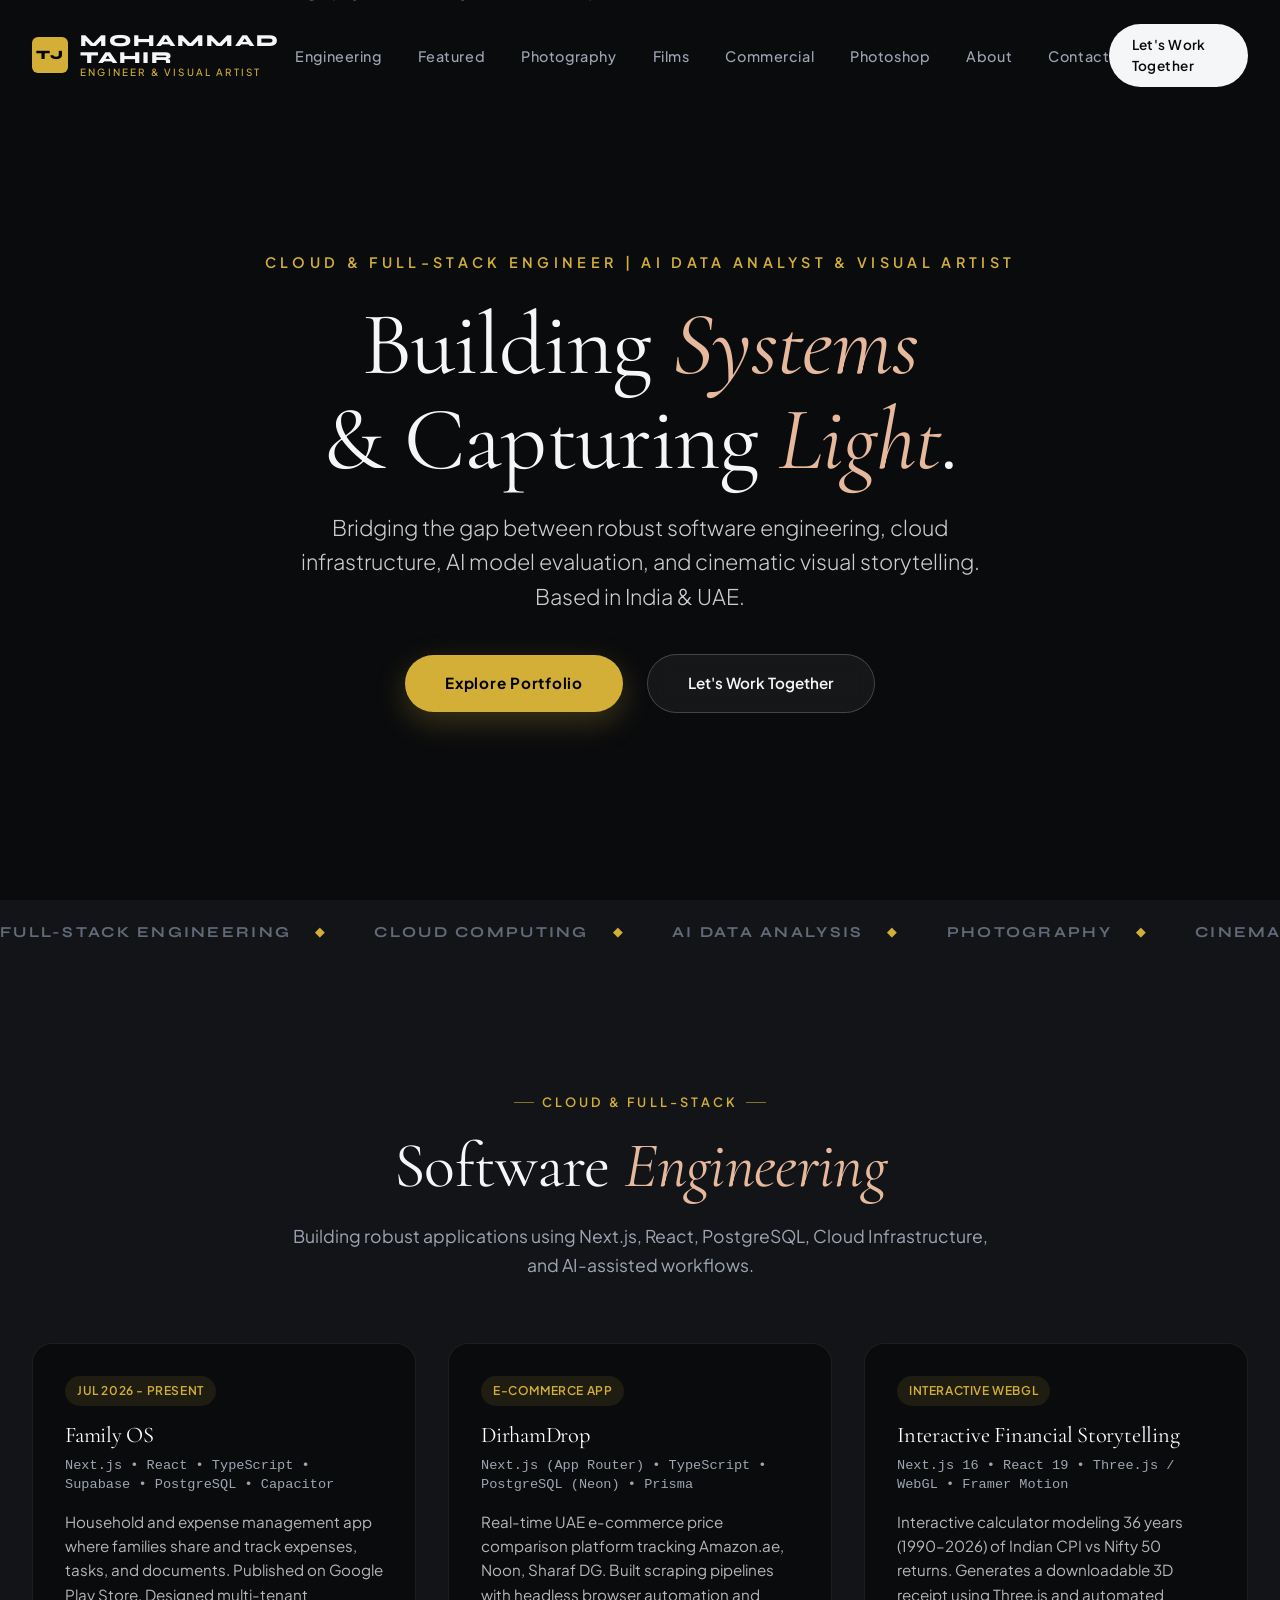
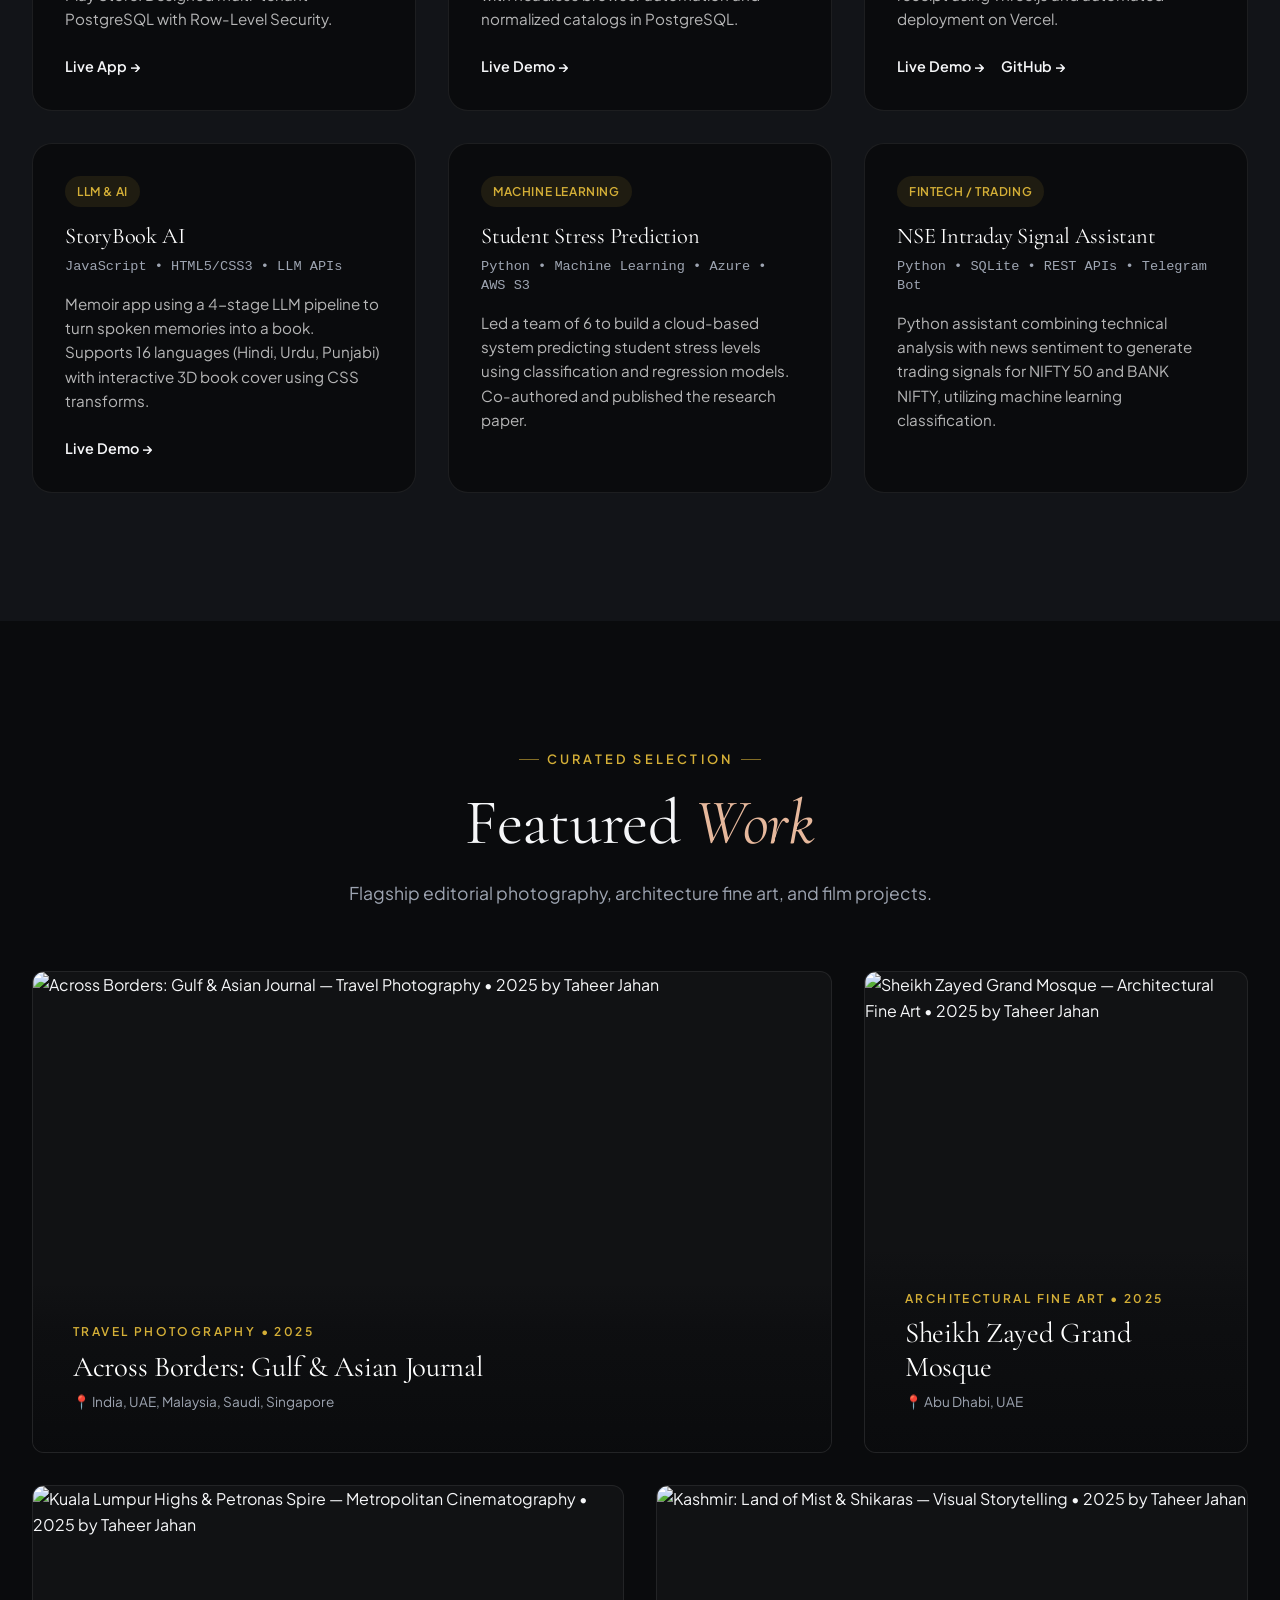
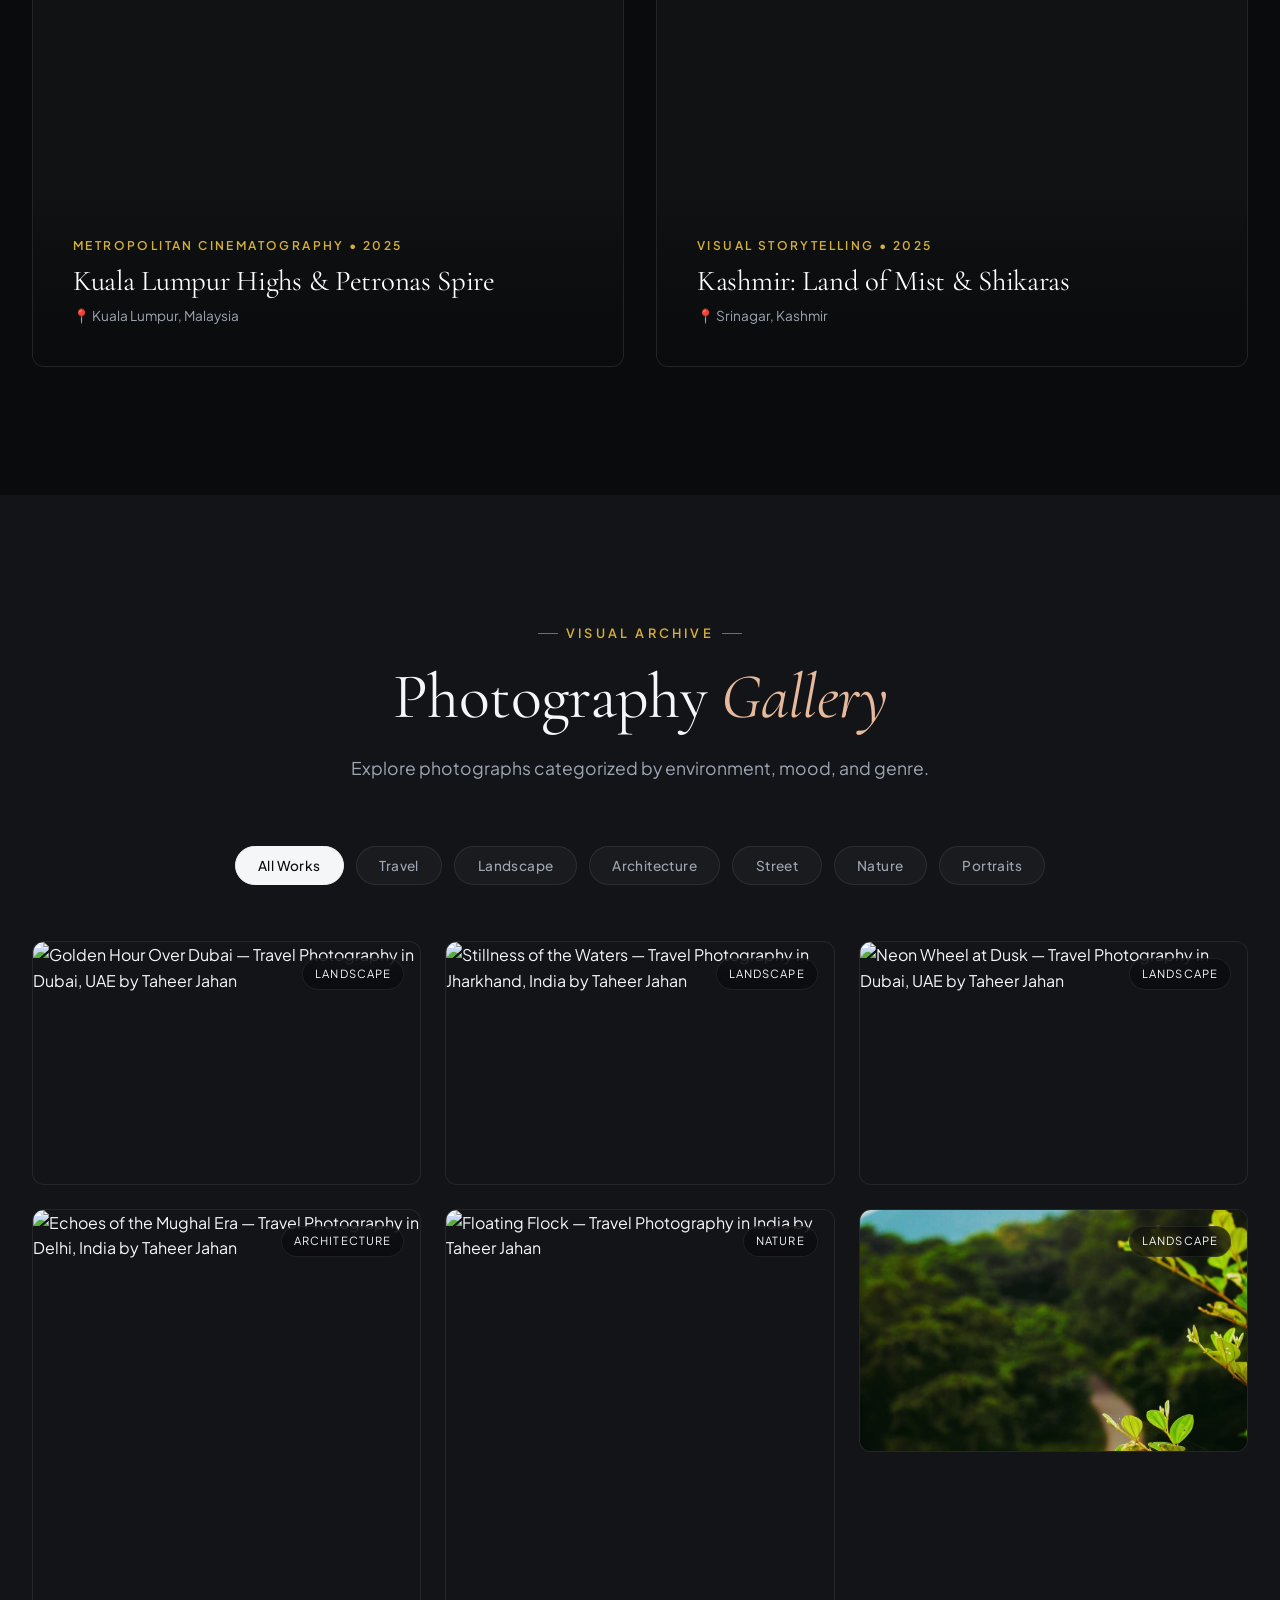
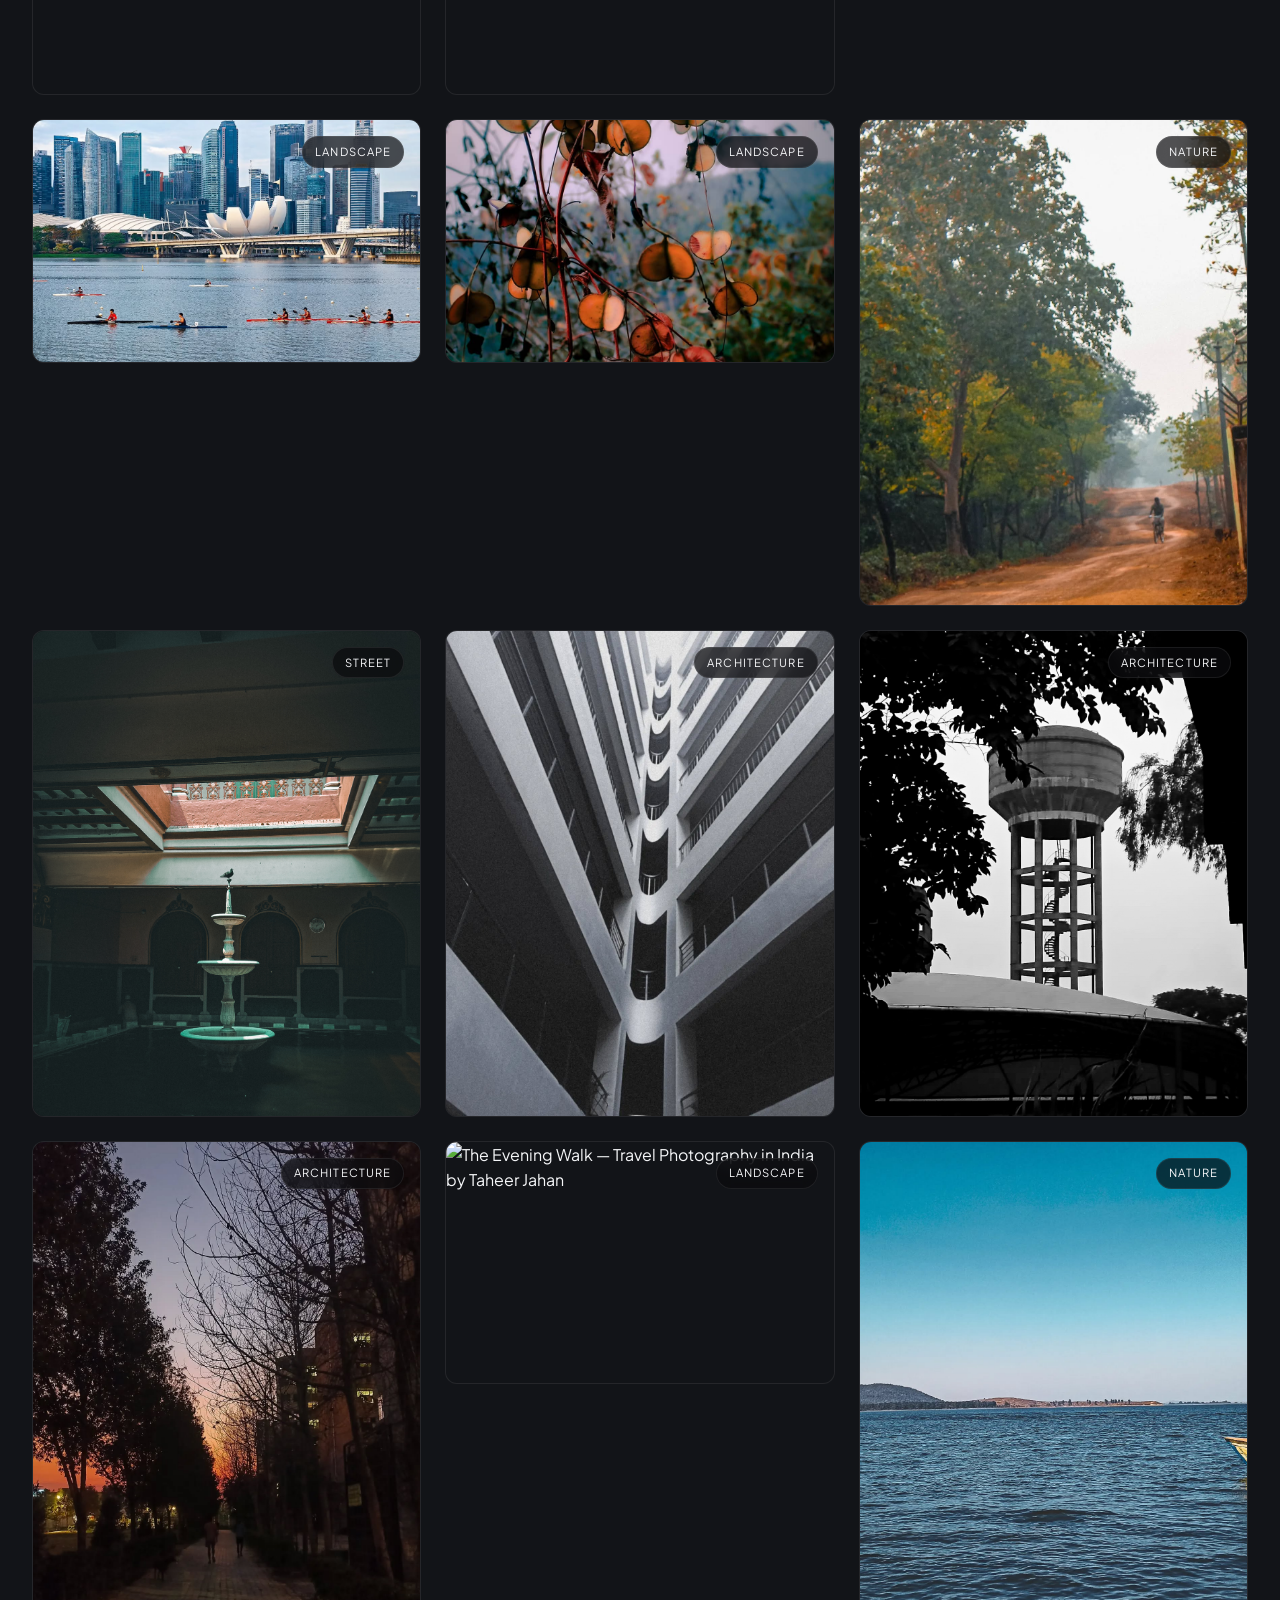
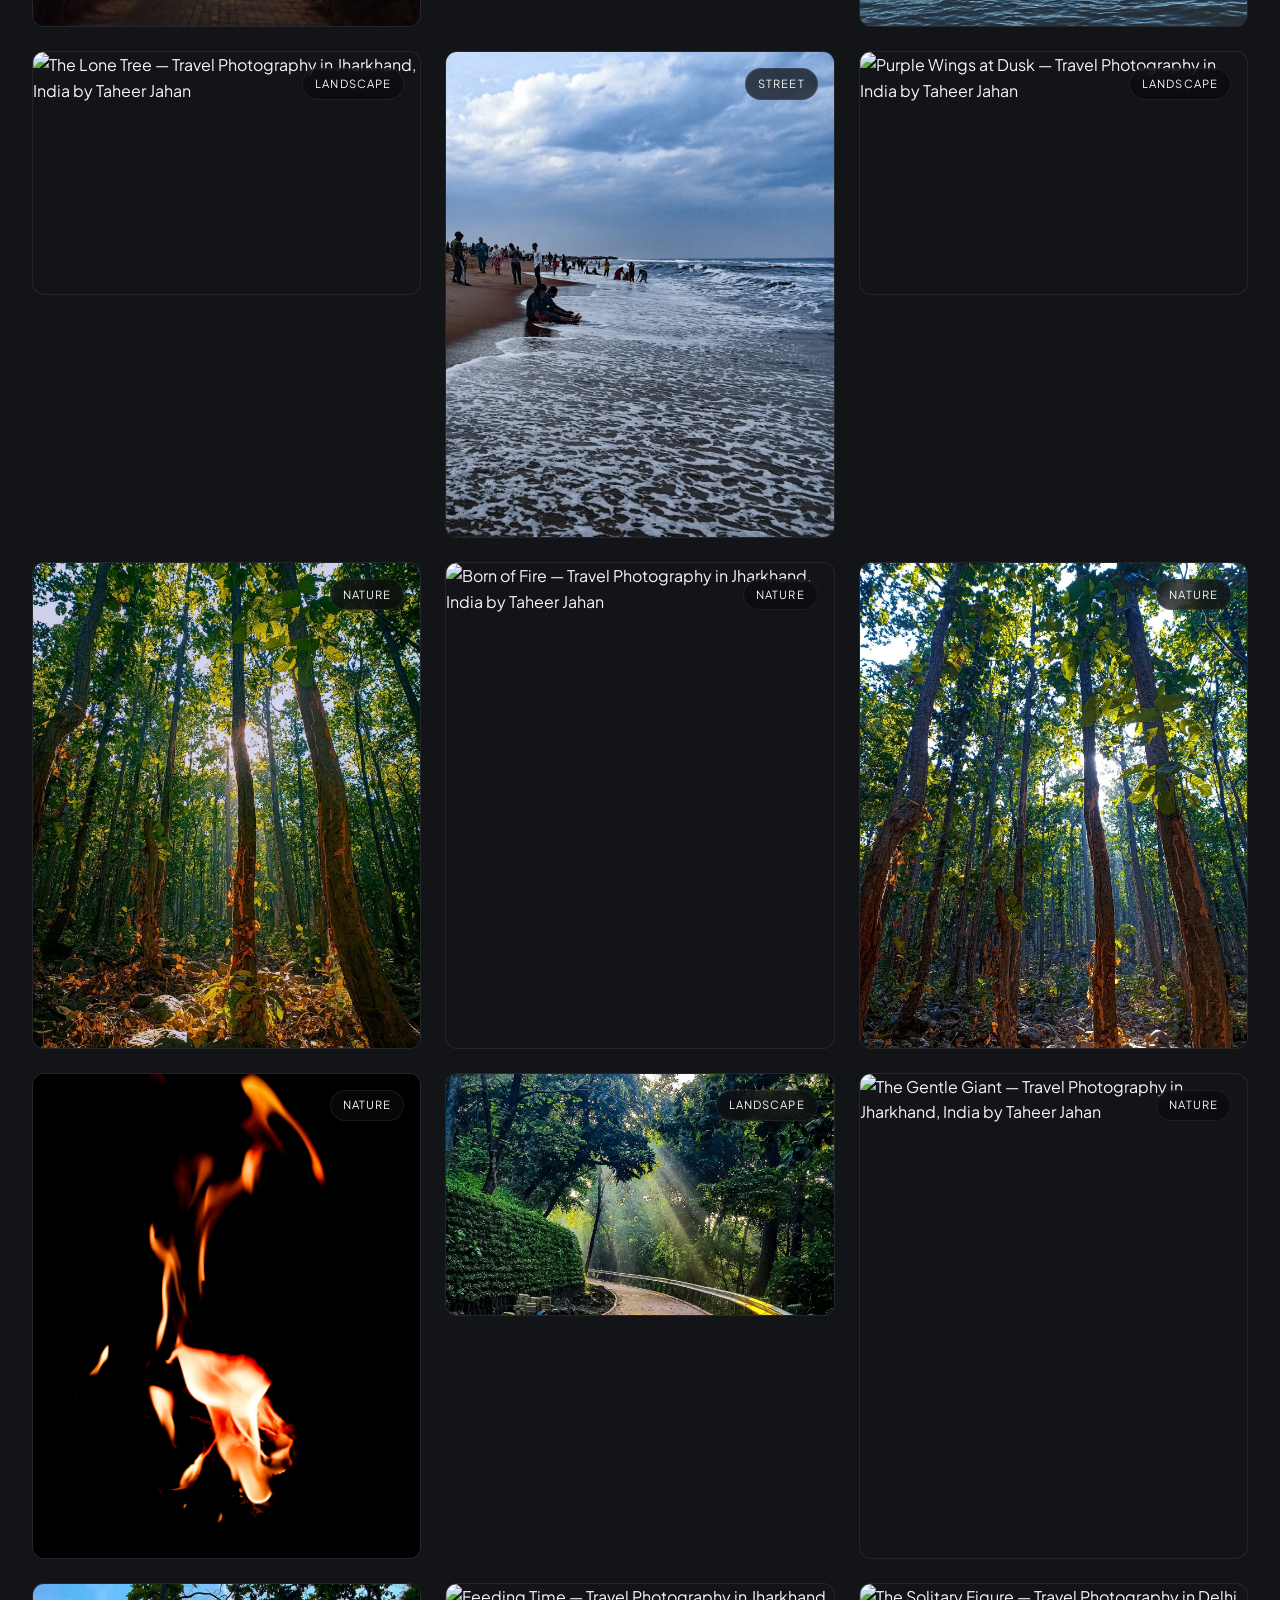
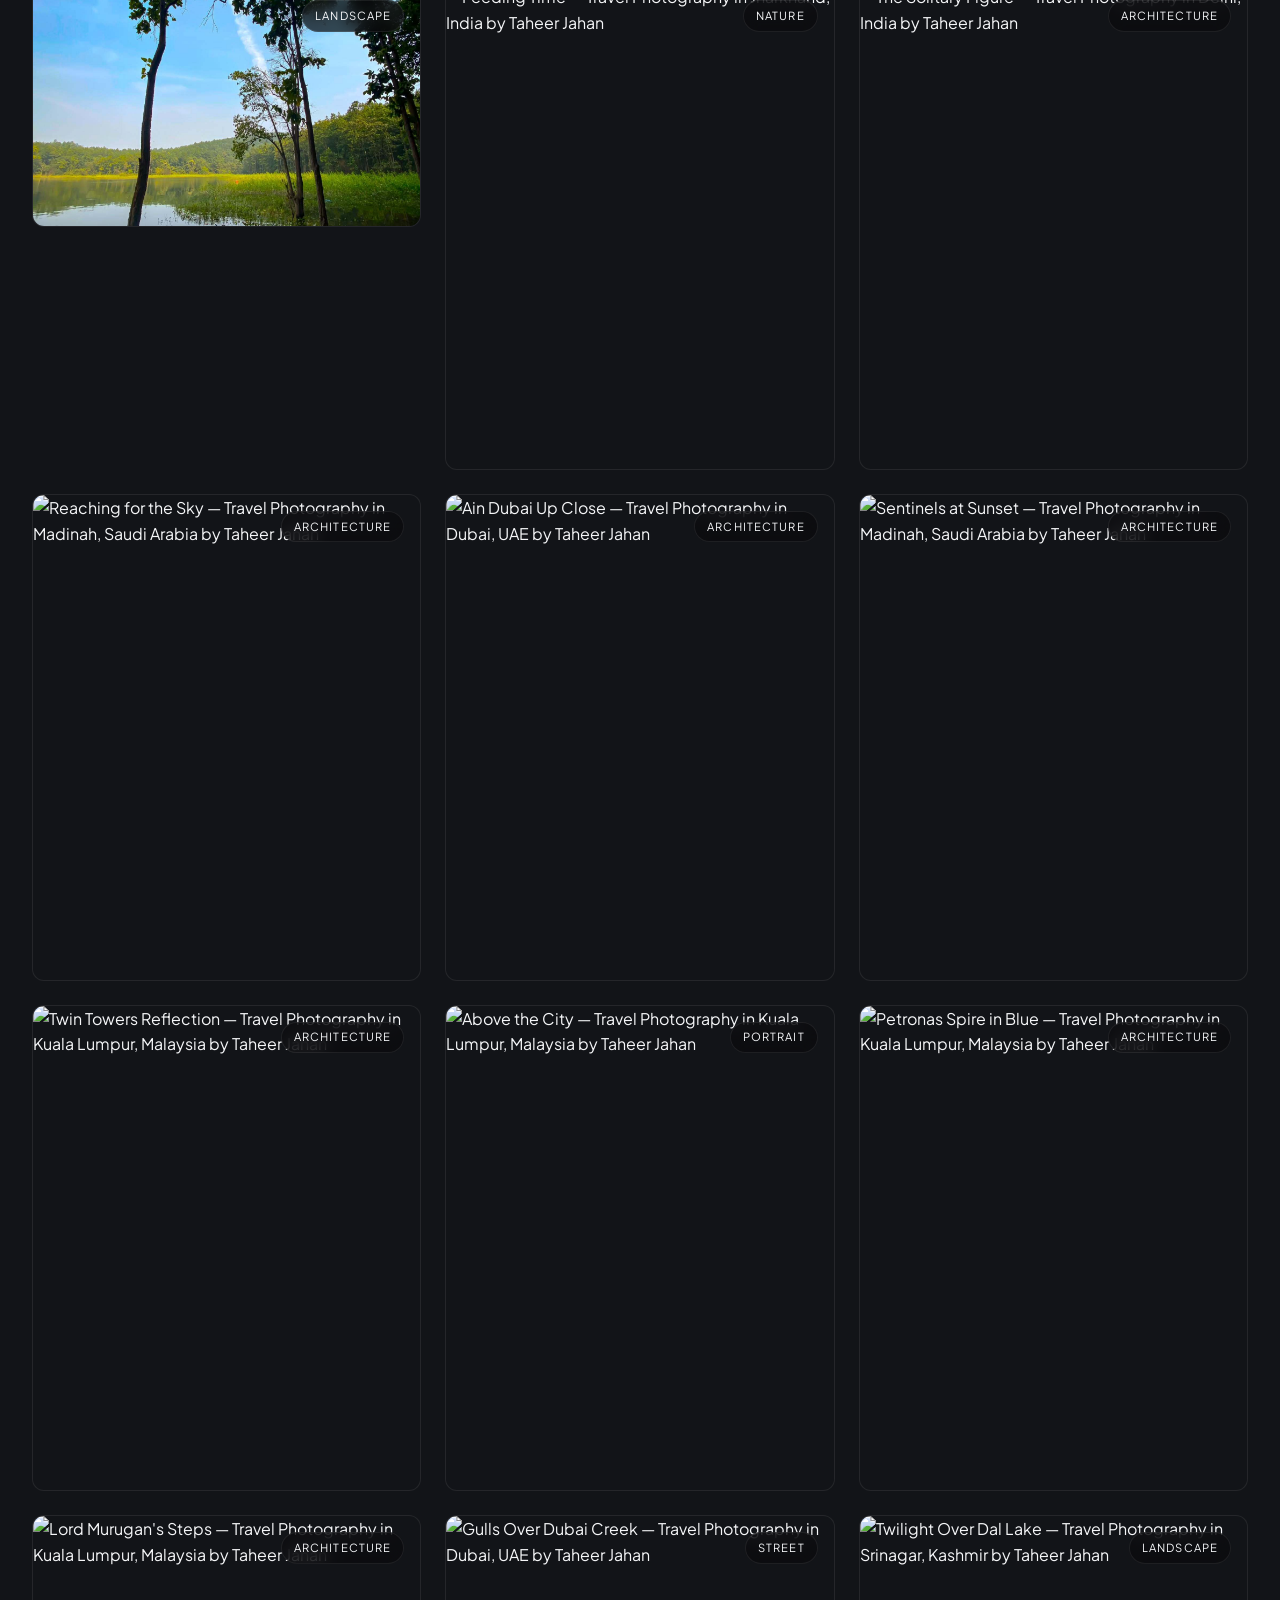
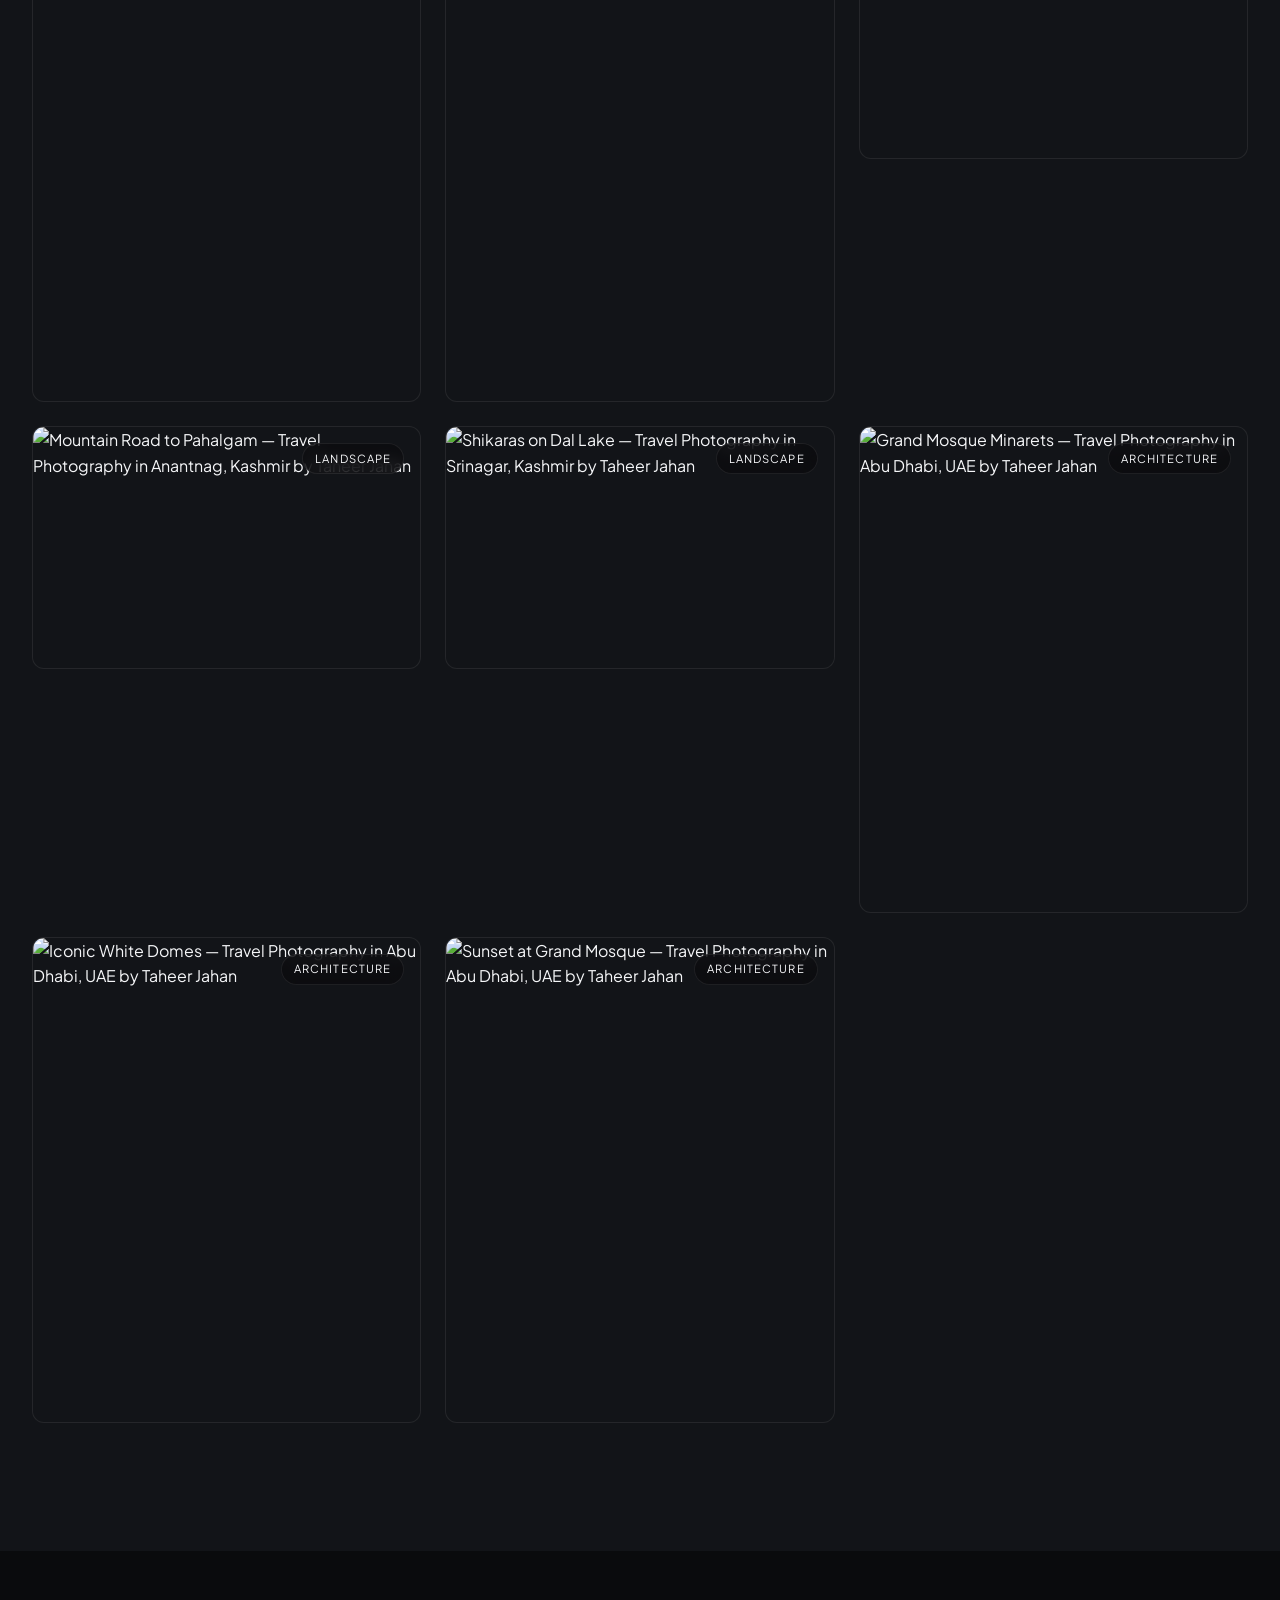
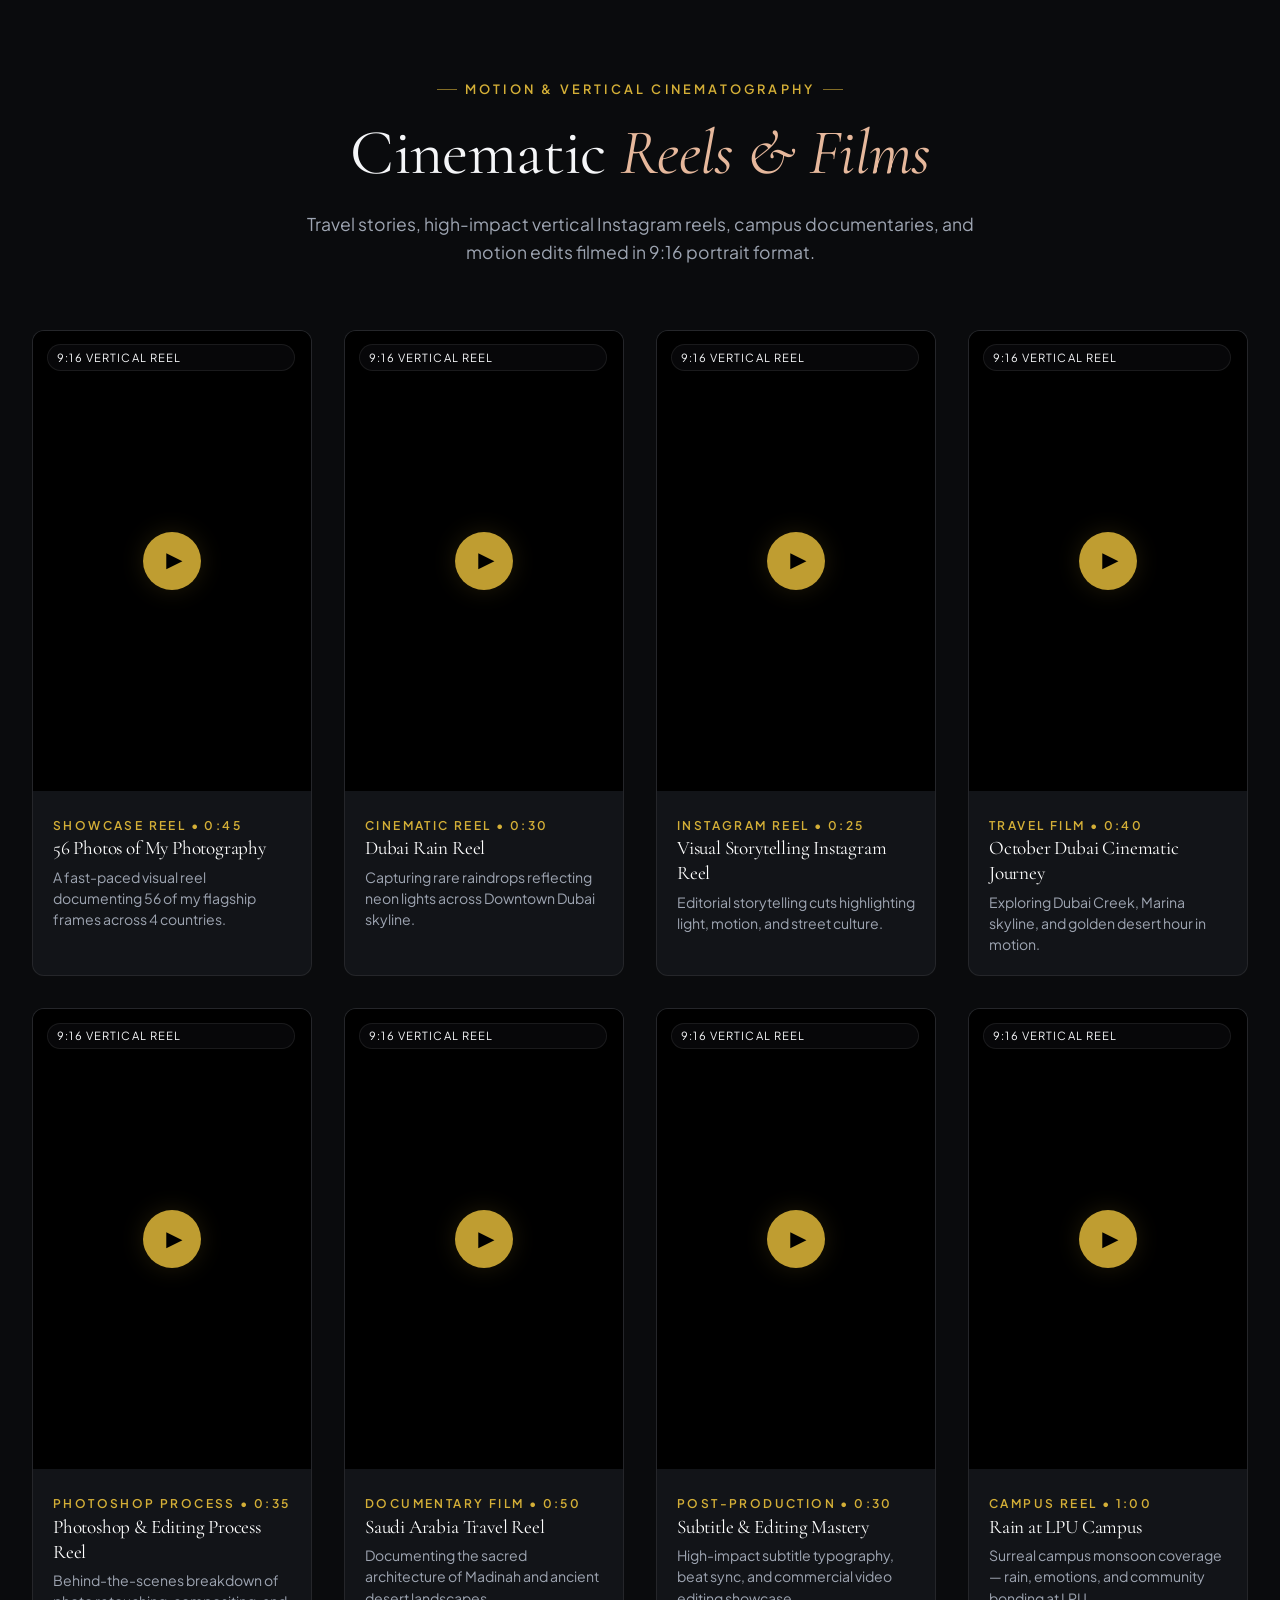
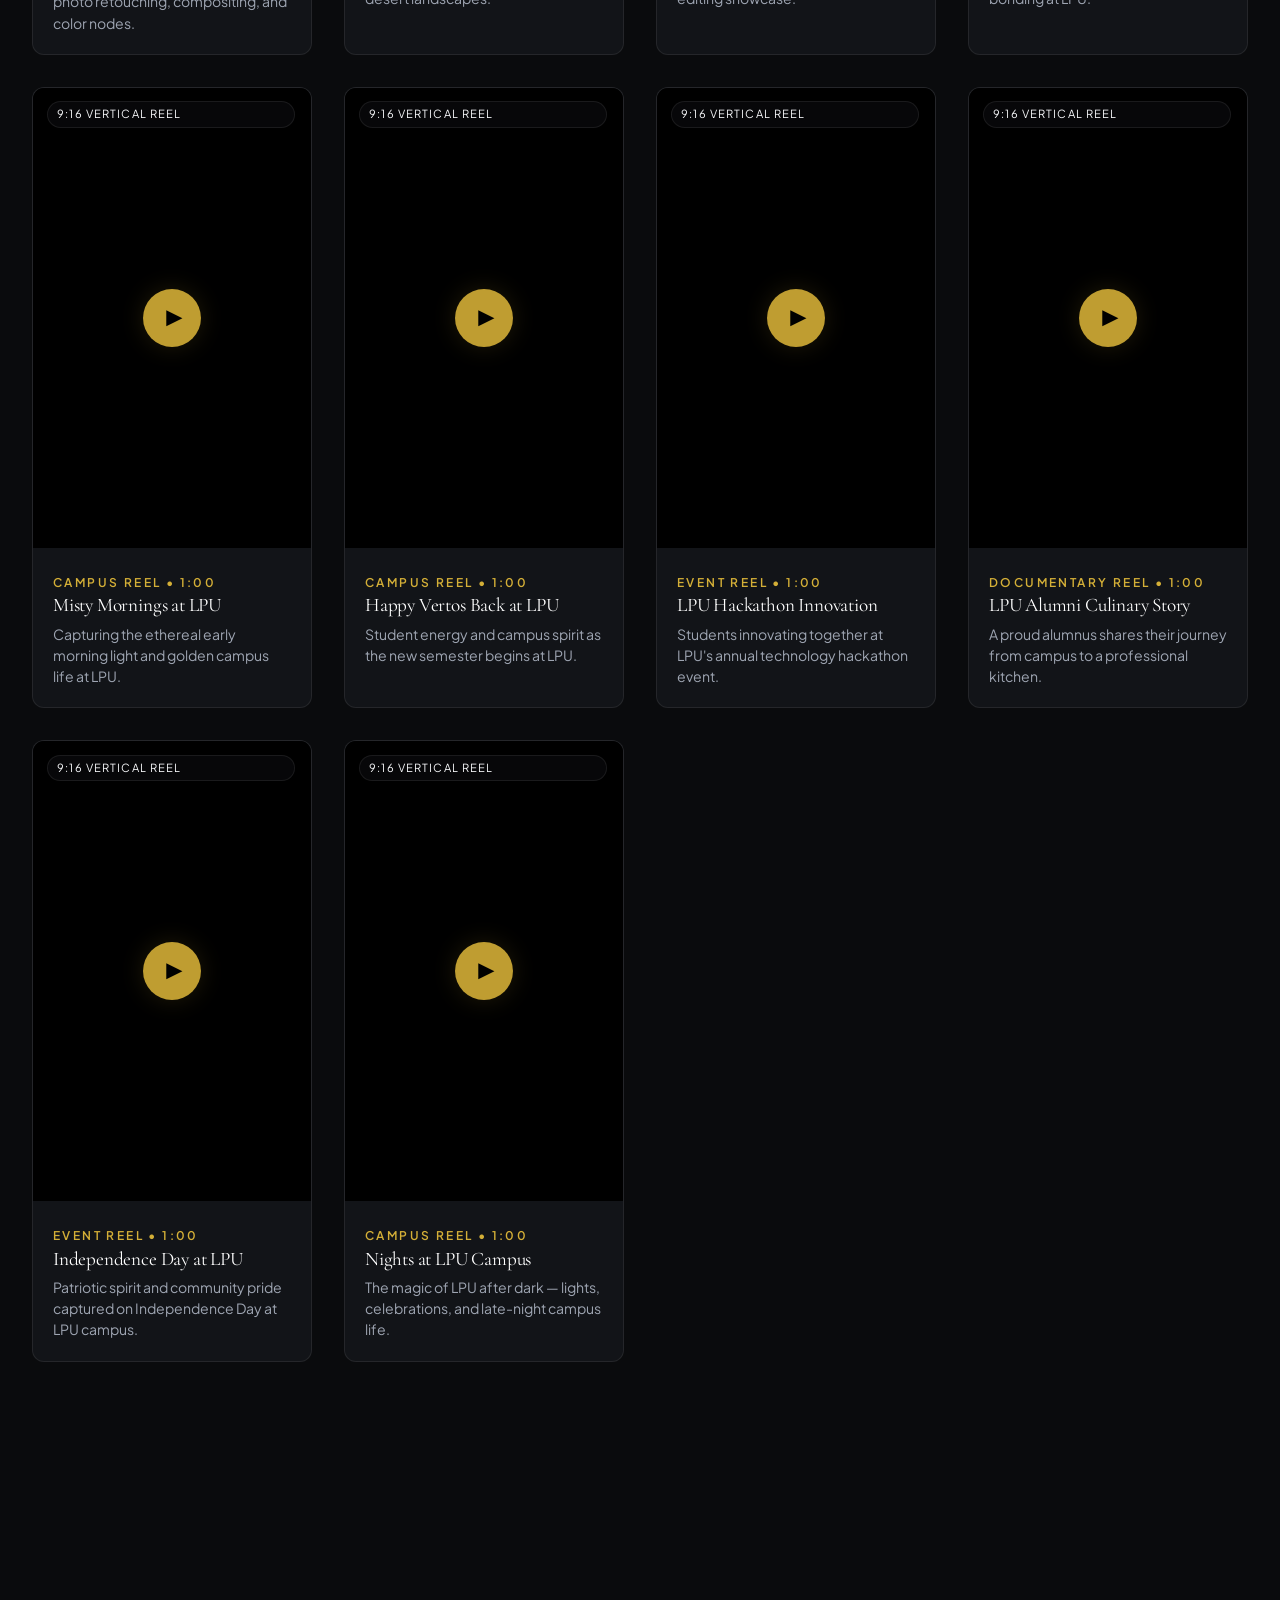
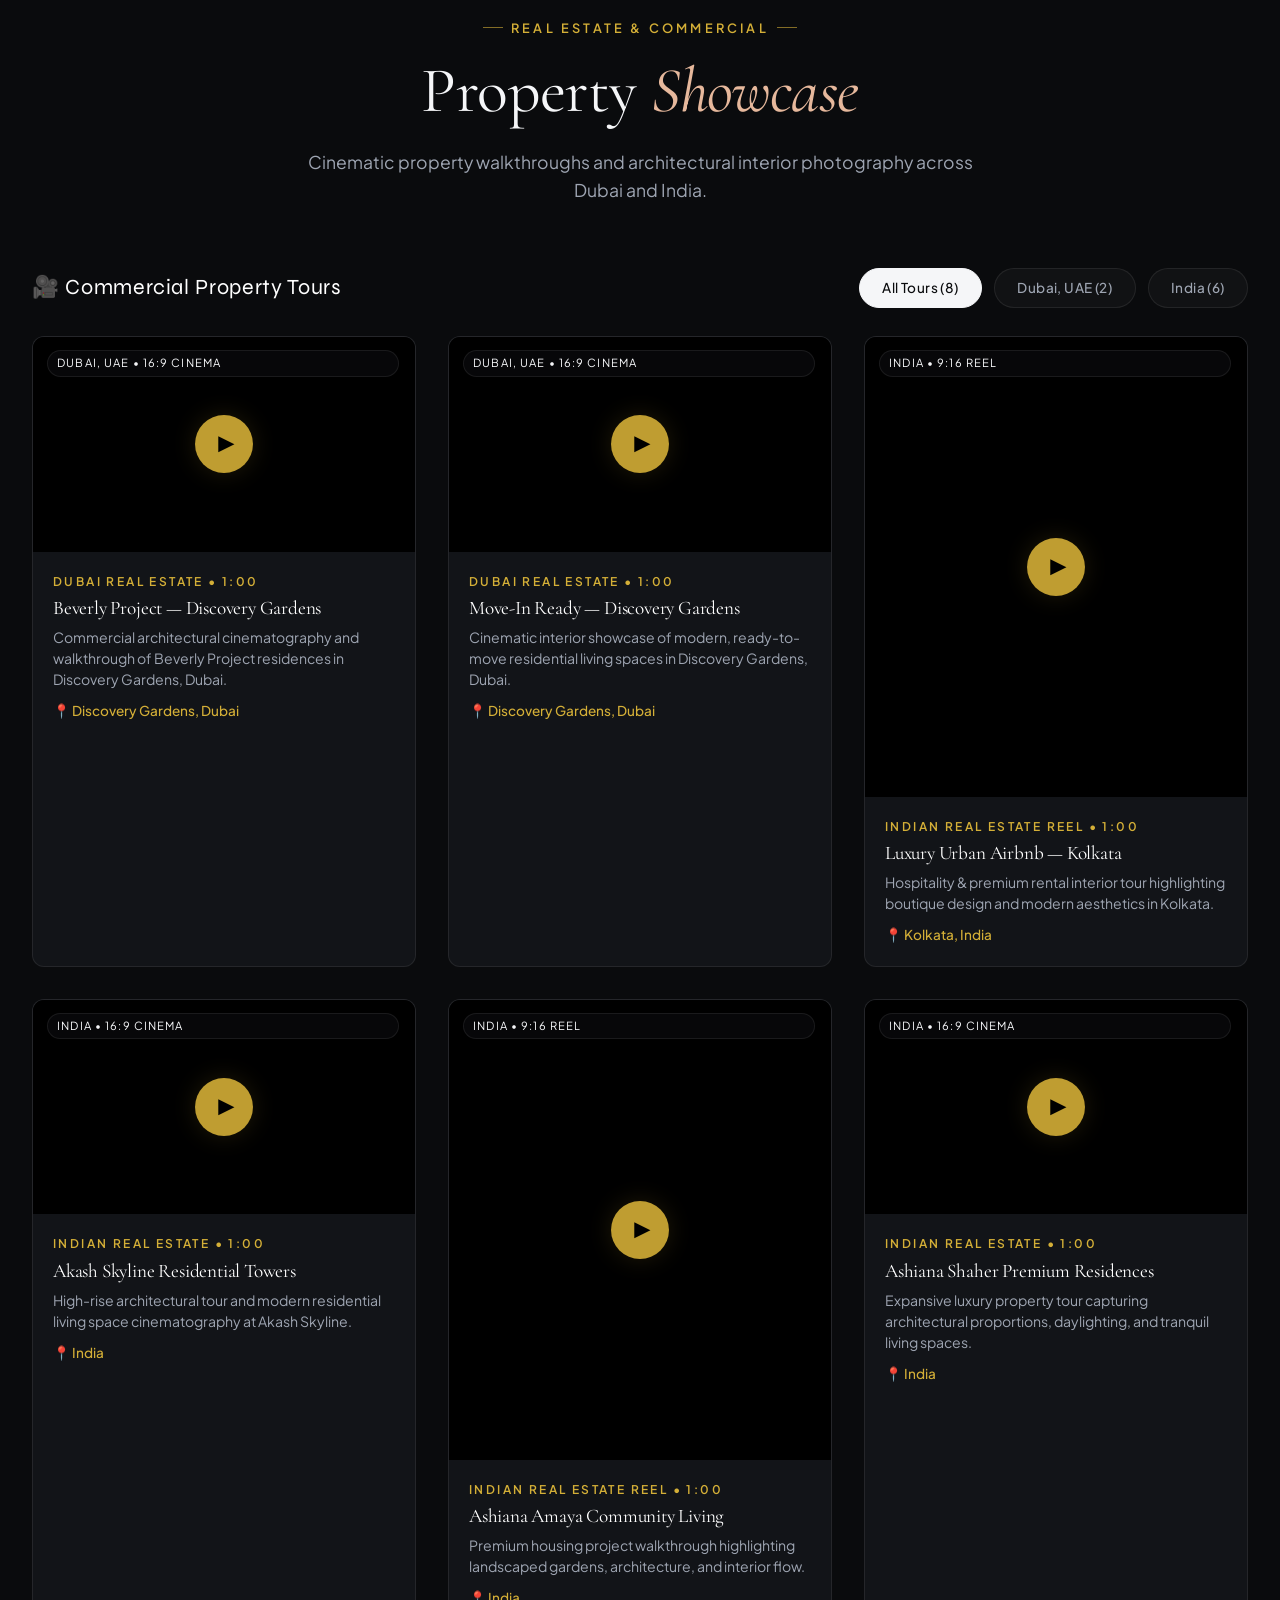
==== commit 2f2d1d34: "domain publish" ====
--- a/index.html
+++ b/index.html
@@ -3,8 +3,28 @@
 <head>
   <meta charset="UTF-8"/>
   <meta name="viewport" content="width=device-width, initial-scale=1.0"/>
-  <title>Mohammad Tahir (Taheer Jahan) — Engineer & Visual Artist</title>
-  <meta name="description" content="Portfolio of Mohammad Tahir — Full-Stack Engineer, AI Data Analyst, and Cinematic Visual Artist."/>
+  <title>Taheer Jahan | Travel Photographer &amp; Videographer</title>
+  <meta name="description" content="Portfolio of Taheer Jahan, a travel photographer and videographer. Photography, video work and creative projects."/>
+  <meta name="author" content="Taheer Jahan"/>
+  <meta name="robots" content="index, follow"/>
+  <link rel="canonical" href="https://taheer.site"/>
+
+  <!-- Open Graph / Facebook -->
+  <meta property="og:type" content="website"/>
+  <meta property="og:url" content="https://taheer.site"/>
+  <meta property="og:title" content="Taheer Jahan | Travel Photographer &amp; Videographer"/>
+  <meta property="og:description" content="Portfolio of Taheer Jahan, a travel photographer and videographer. Photography, video work and creative projects."/>
+  <meta property="og:image" content="https://taheer.site/images/main/81.jpg"/>
+  <meta property="og:image:alt" content="Taheer Jahan - Travel Photographer &amp; Videographer"/>
+  <meta property="og:site_name" content="Taheer Jahan Portfolio"/>
+
+  <!-- Twitter Card -->
+  <meta name="twitter:card" content="summary_large_image"/>
+  <meta name="twitter:url" content="https://taheer.site"/>
+  <meta name="twitter:title" content="Taheer Jahan | Travel Photographer &amp; Videographer"/>
+  <meta name="twitter:description" content="Portfolio of Taheer Jahan, a travel photographer and videographer. Photography, video work and creative projects."/>
+  <meta name="twitter:image" content="https://taheer.site/images/main/81.jpg"/>
+  <meta name="twitter:image:alt" content="Taheer Jahan - Travel Photographer &amp; Videographer"/>
   
   <link rel="stylesheet" href="css/style.css"/>
 </head>
@@ -57,7 +77,7 @@
   <!-- HERO SECTION -->
   <section class="hero" id="hero">
     <div class="hero-bg">
-      <img src="images/main/81.jpg" alt="Taheer Jahan Flagship Visual" class="hero-bg-img"/>
+      <img src="images/main/81.jpg" alt="Taheer Jahan — Architectural Travel Photography of Sheikh Zayed Grand Mosque" class="hero-bg-img"/>
       <div class="hero-overlay"></div>
     </div>
     <div class="container hero-content">
@@ -225,7 +245,7 @@
 
     <div class="lb-container">
       <div class="lb-img-wrap">
-        <img src="" alt="" id="lbImg" class="lb-img"/>
+        <img src="" alt="Taheer Jahan Photography Portfolio Gallery Fullscreen Preview" id="lbImg" class="lb-img"/>
       </div>
       <div class="lb-details">
         <h3 class="lb-title" id="lbTitle"></h3>
@@ -326,13 +346,13 @@
       <div class="ba-container" id="baContainer">
         <!-- Before (Original) Image -->
         <div class="ba-image">
-          <img src="images/ps_before.jpg" alt="RAW Original" class="ba-before-img" id="baBeforeImg"/>
+          <img src="images/ps_before.jpg" alt="Original RAW Unedited Photograph Before Photoshop Retouching" class="ba-before-img" id="baBeforeImg"/>
           <span class="ba-label before" id="baBeforeLabel">RAW Capture</span>
         </div>
 
         <!-- After (Edited) Image Overlay -->
         <div class="ba-after-wrap" id="baAfterWrap">
-          <img src="images/ps_after.jpg" alt="Final Edit" class="ba-after-img" id="baAfterImg"/>
+          <img src="images/ps_after.jpg" alt="Final Color Graded and Retouched Photograph by Taheer Jahan" class="ba-after-img" id="baAfterImg"/>
           <span class="ba-label after" id="baAfterLabel">Photoshop Final</span>
         </div>
 
@@ -382,7 +402,7 @@
     <div class="container">
       <div class="about-grid">
         <div class="about-img-frame">
-          <img src="images/main/115.jpg" alt="Taheer Jahan"/>
+          <img src="images/main/115.jpg" alt="Taheer Jahan — Travel Photographer and Videographer Based in India"/>
           <div class="about-handle-tag">@taheer_jahan</div>
         </div>
         <div>
